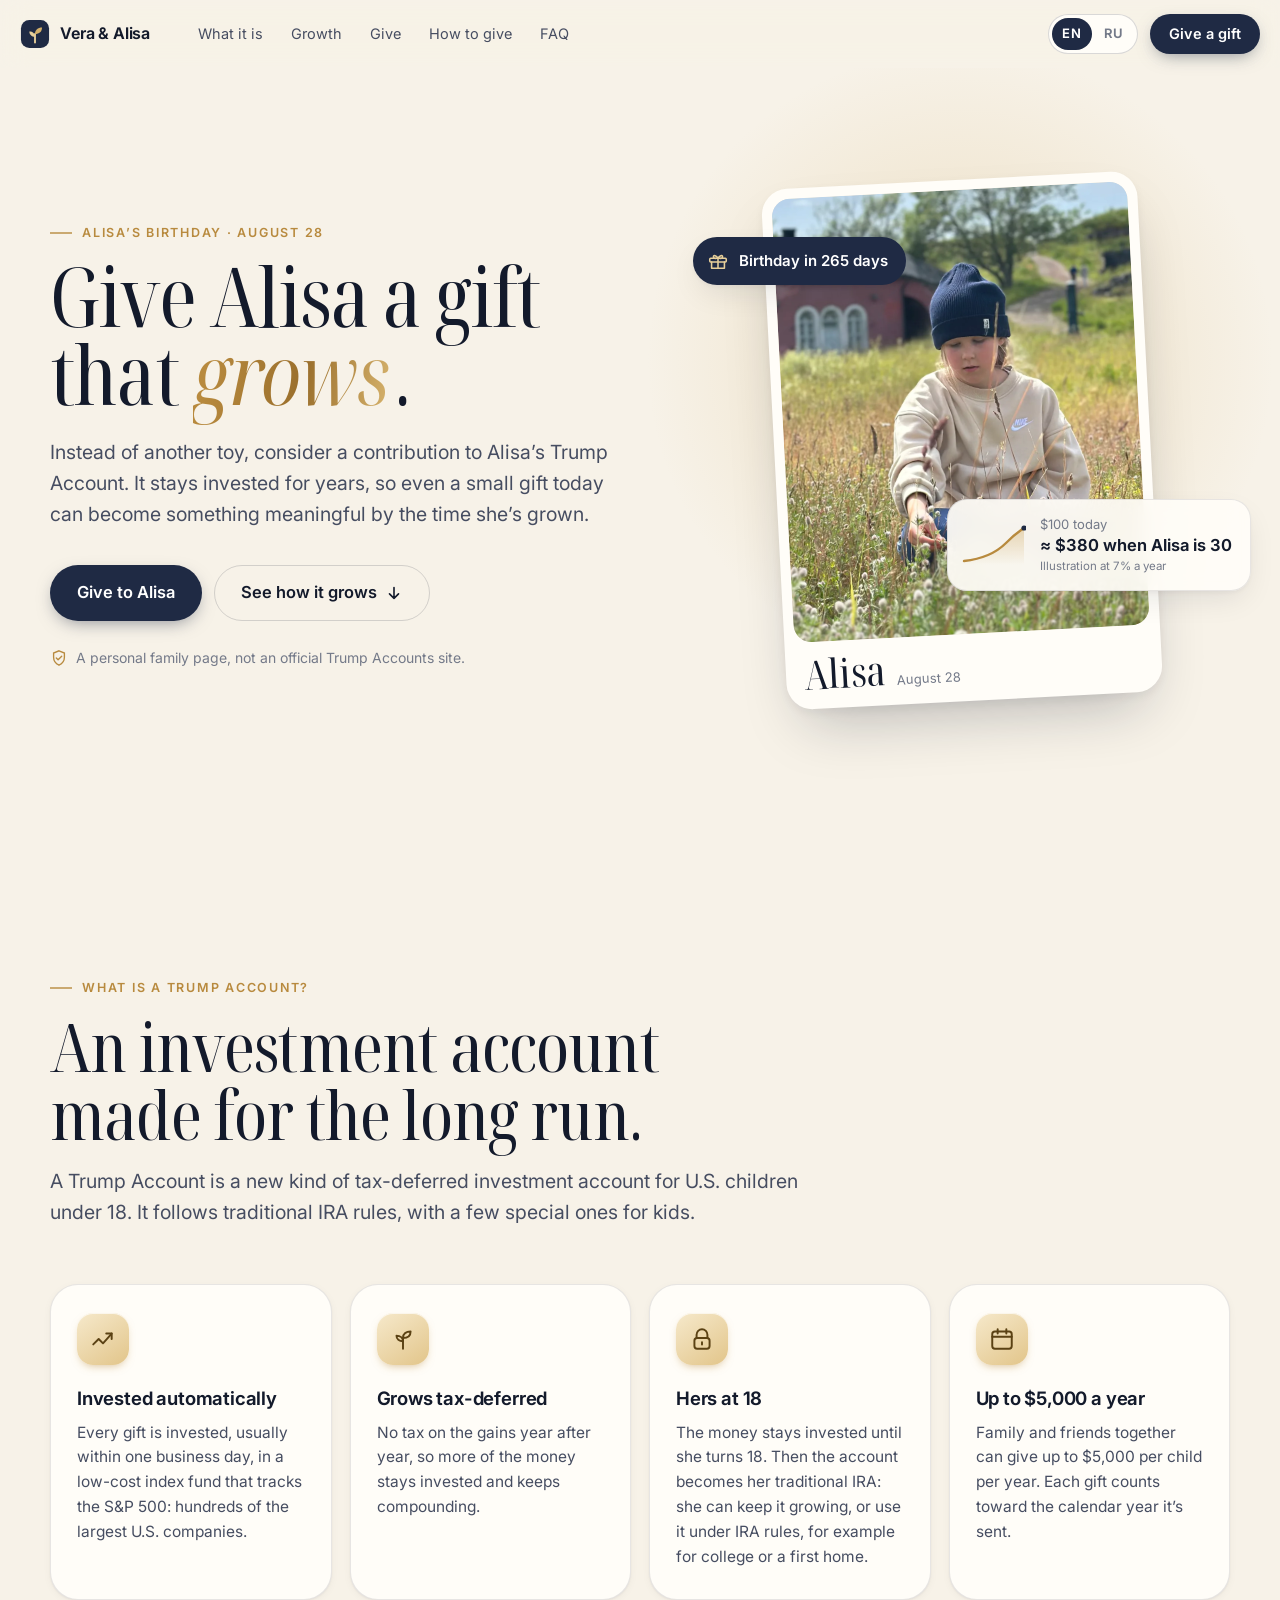
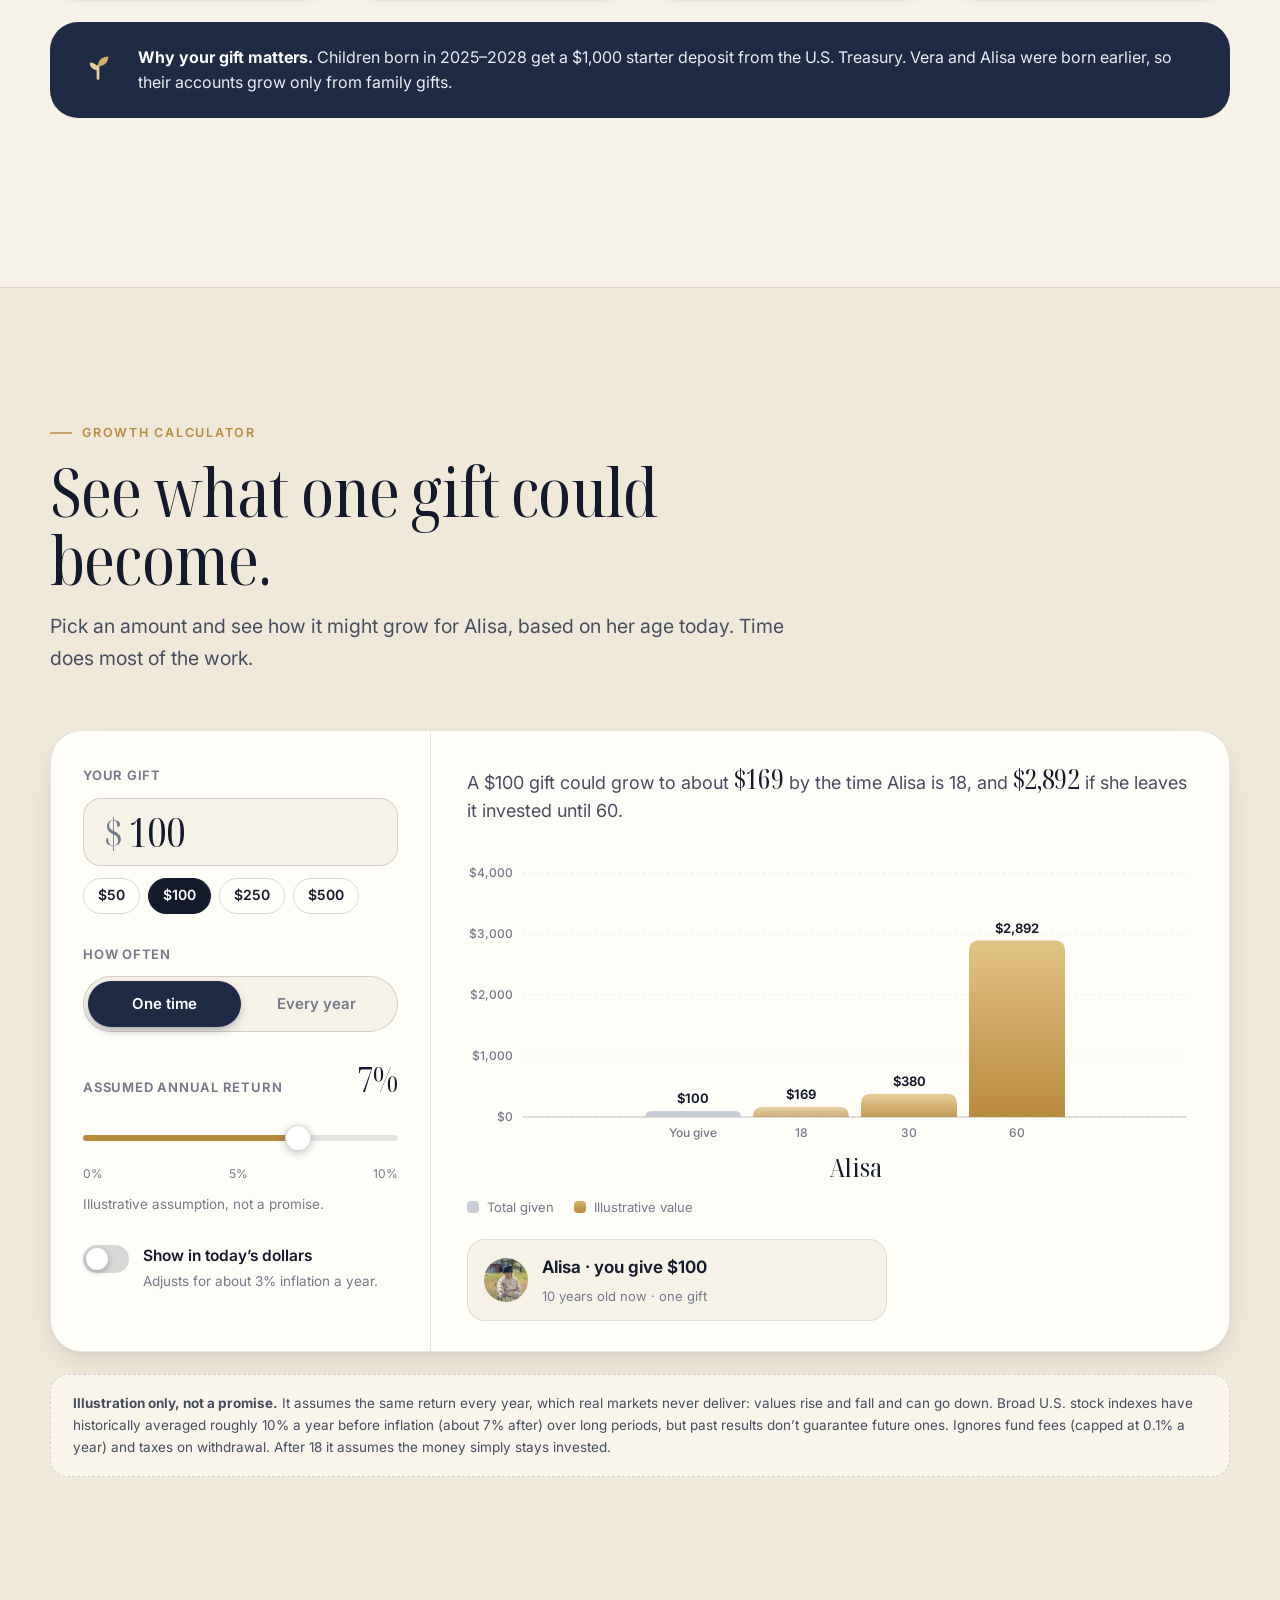
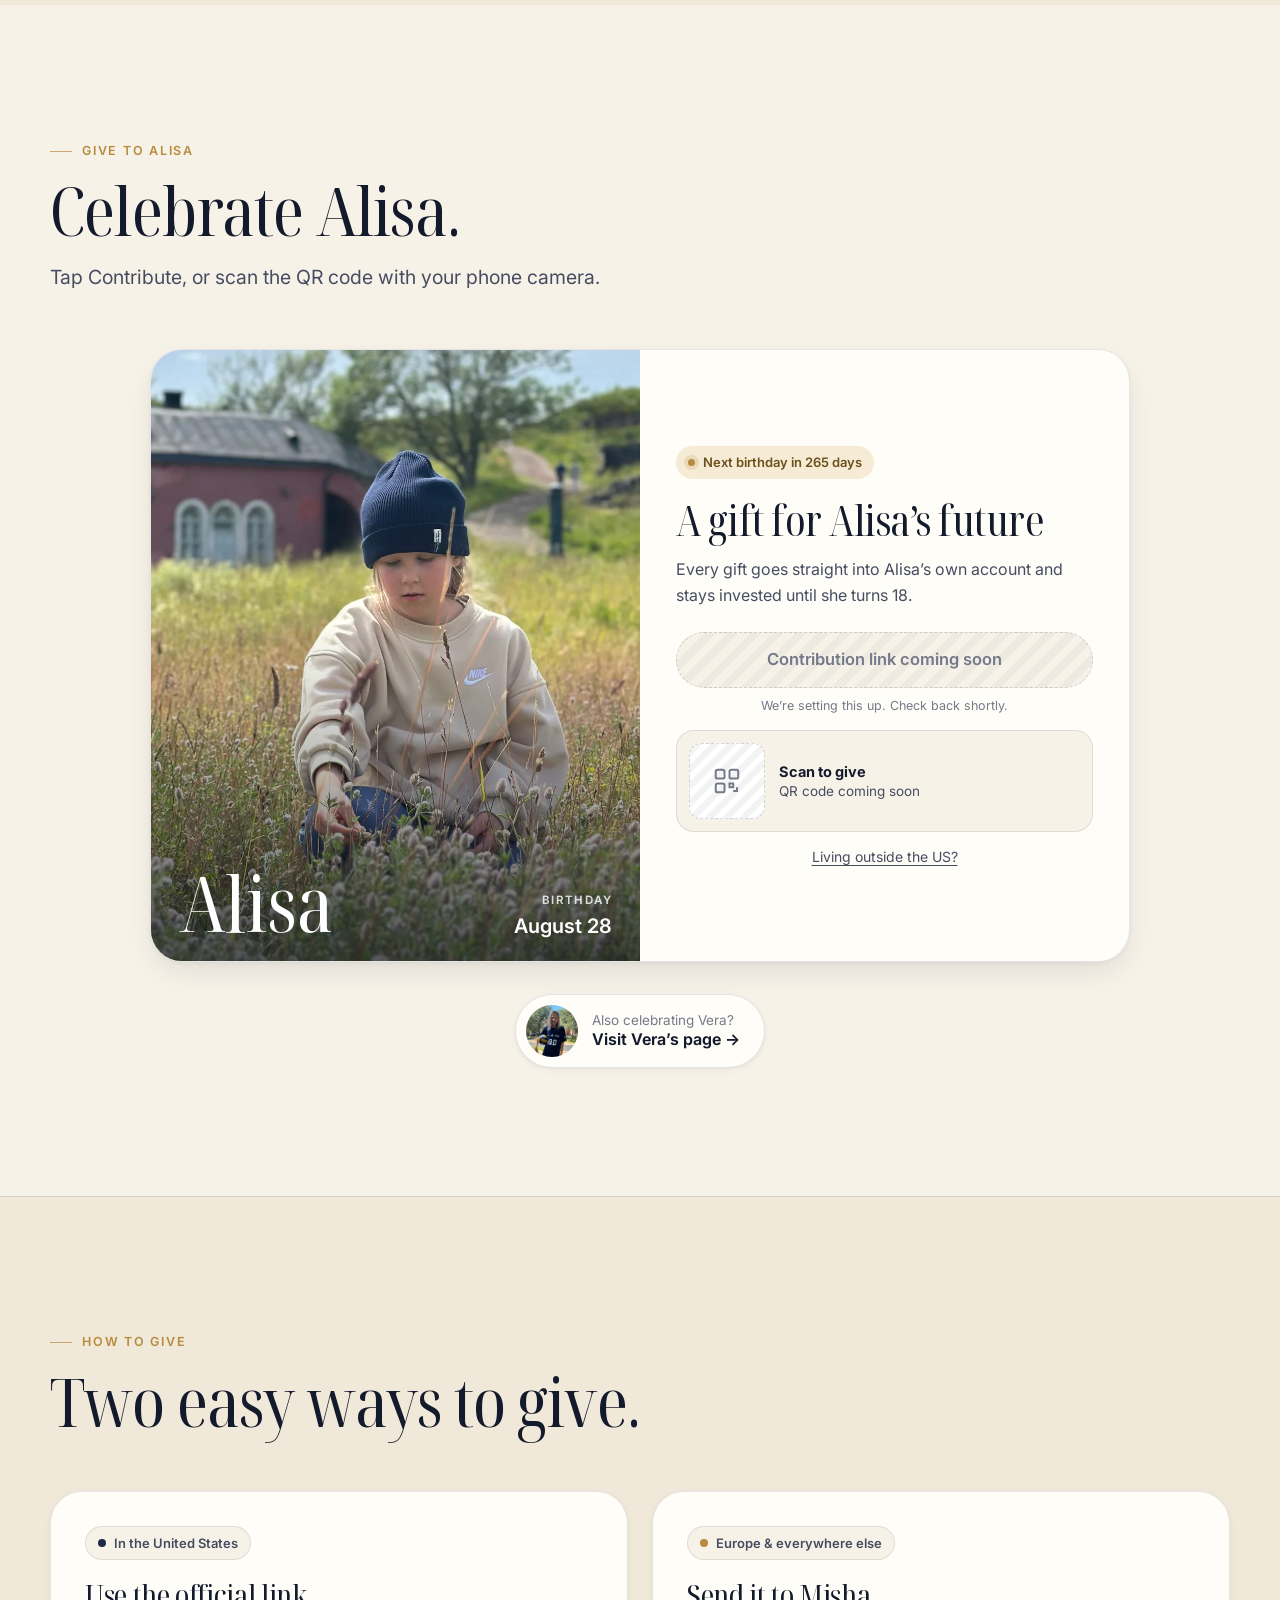
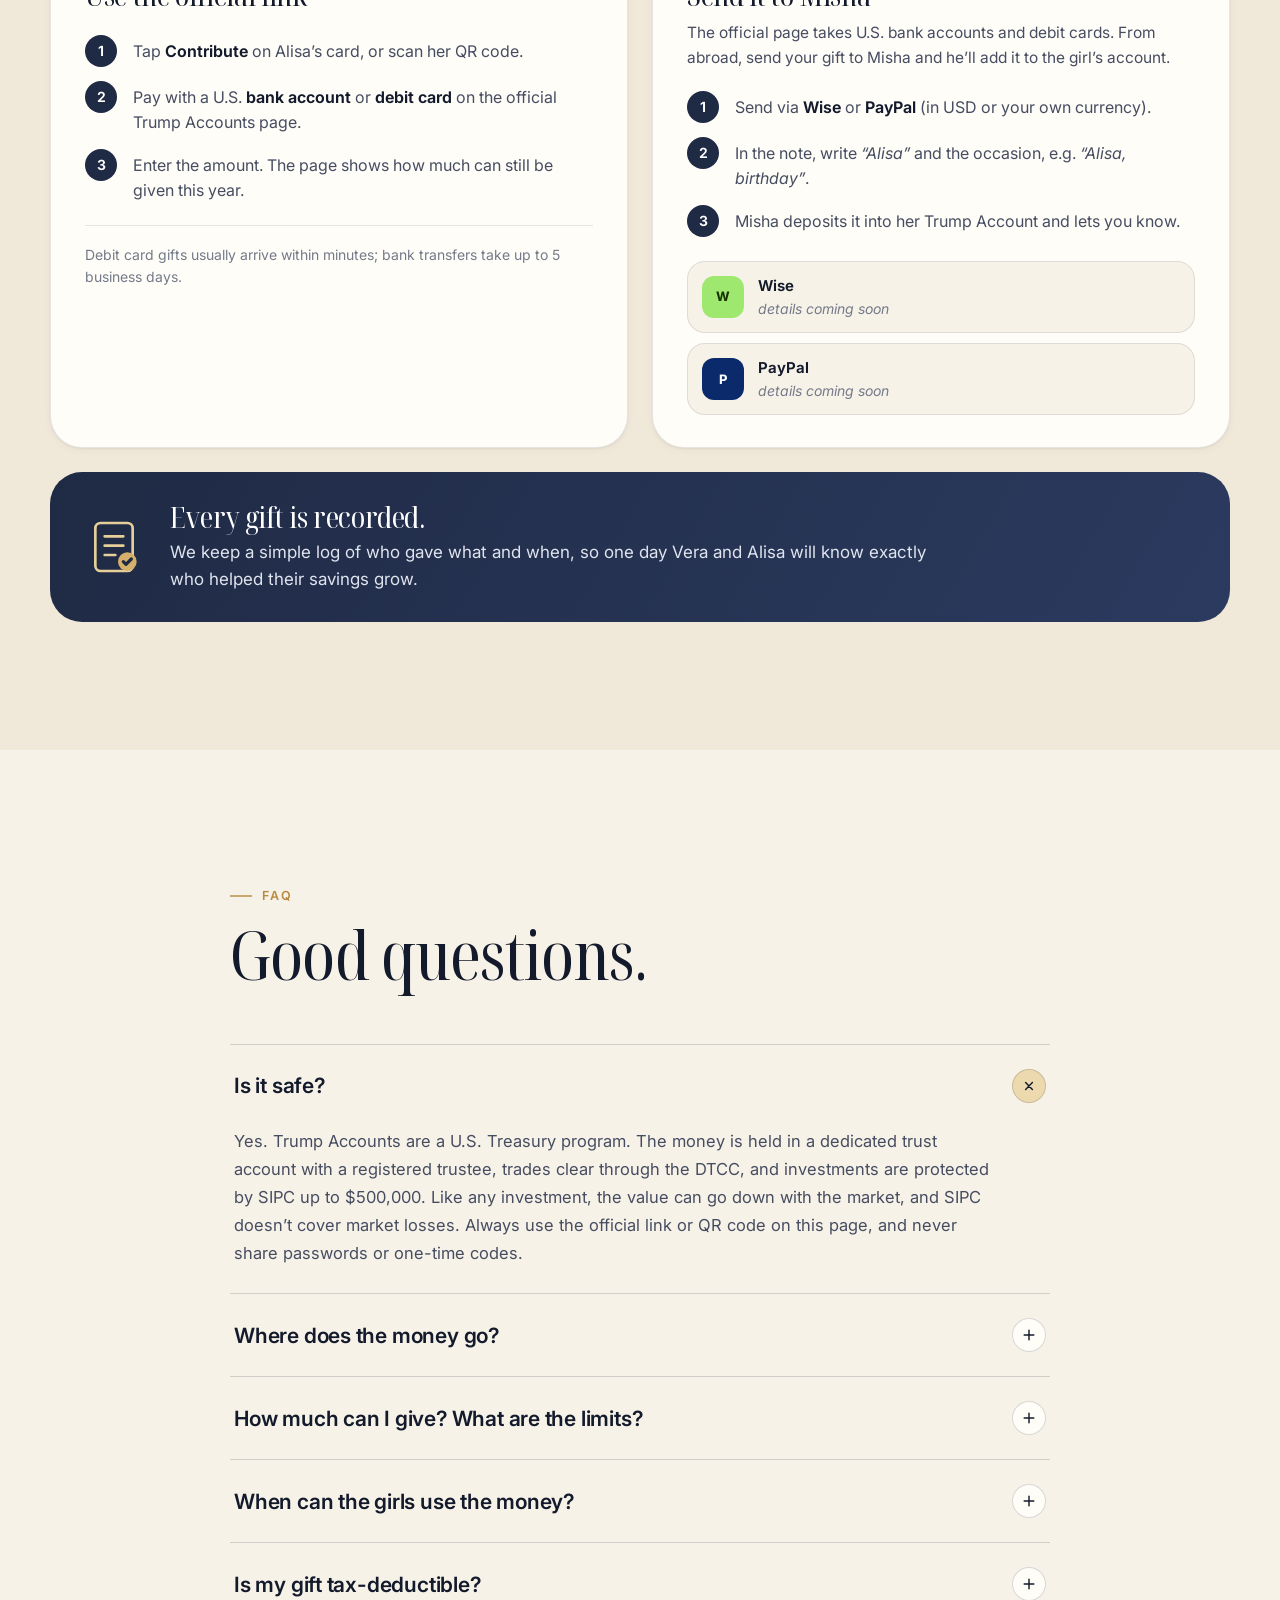
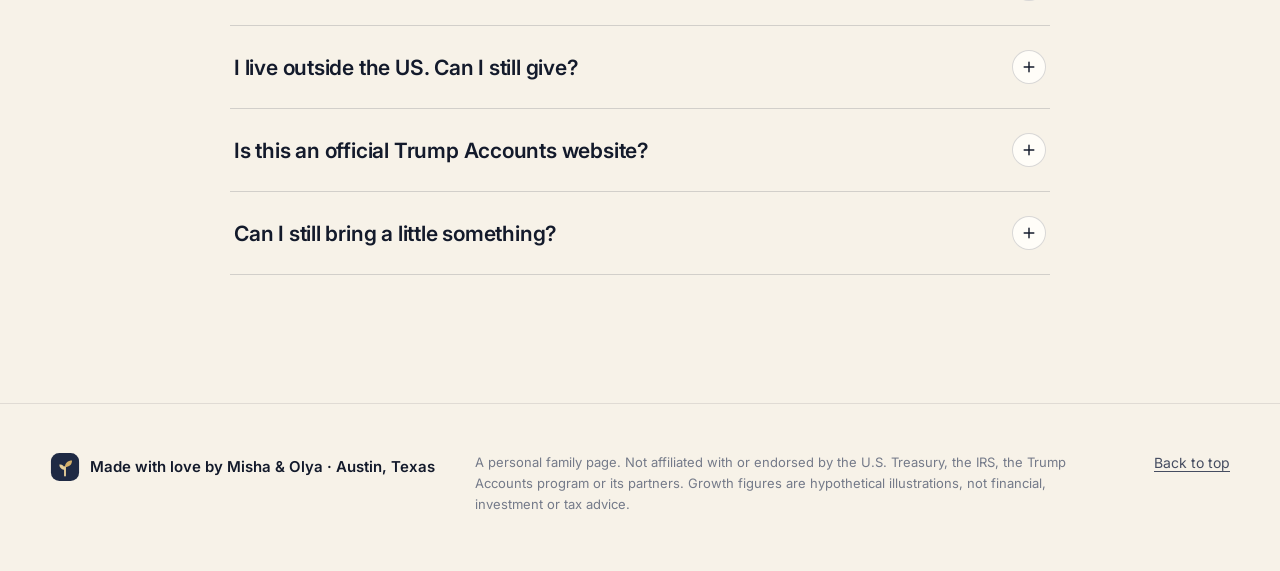
==== alisa/index.html @ e5e98bed "Add per-child landing pages for Vera and Alisa (/vera/, /alisa/) Co-authored-by: Mikhail Chernetsov " ====
<!doctype html>
<html lang="en" data-kid="alisa" data-root="../">
<head>
  <!-- Generated from index.html by tools/build_kid_pages.py. Do not edit by hand. -->
  <meta charset="utf-8" />
  <meta name="viewport" content="width=device-width, initial-scale=1, viewport-fit=cover" />
  <title>Alisa · A gift that grows</title>
  <meta name="description" content="For Alisa’s birthday and holidays: a gift that grows, a contribution to her Trump Account. Подарок, который растёт." />
  <meta name="theme-color" content="#f7f2e8" />
  <meta name="robots" content="noindex" />

  <meta property="og:type" content="website" />
  <meta property="og:title" content="Alisa · A gift that grows" />
  <meta property="og:description" content="For Alisa’s birthday and holidays: a gift that grows, a contribution to her Trump Account. Подарок, который растёт." />
  <meta property="og:image" content="https://chernetsov.github.io/kids-trump-accounts/assets/img/og-alisa.jpg" />
  <meta name="twitter:card" content="summary_large_image" />

  <link rel="icon" href="../assets/img/favicon.svg" type="image/svg+xml" />
  <link rel="preconnect" href="https://fonts.googleapis.com" />
  <link rel="preconnect" href="https://fonts.gstatic.com" crossorigin />
  <link rel="stylesheet" href="https://fonts.googleapis.com/css2?family=Inter:wght@400..700&family=Noto+Serif+Display:ital,wdth,wght@0,62.5..100,300..700;1,62.5..100,300..700&display=swap" />
  <link rel="stylesheet" href="../assets/css/styles.css" />

  <script>
    (function () {
      var saved = null;
      try { saved = localStorage.getItem("lang"); } catch (e) {}
      var nav = (navigator.language || "en").toLowerCase();
      document.documentElement.lang = saved || (nav.indexOf("ru") === 0 ? "ru" : "en");
      document.documentElement.classList.add("js");
    })();
  </script>
  <script src="../assets/js/config.js" defer></script>
  <script src="../assets/js/i18n.js" defer></script>
  <script src="../assets/js/app.js" defer></script>
</head>
<body>
  <a class="skip-link" href="#main" data-i18n="skip">Skip to content</a>

  <header class="nav" id="top">
    <div class="nav__inner">
      <a class="brand" href="../" aria-label="Vera &amp; Alisa">
        <svg class="brand__mark" viewBox="0 0 32 32" aria-hidden="true"><use href="#sprout" /></svg>
        <span data-i18n="brand">Vera &amp; Alisa</span>
      </a>
      <nav class="nav__links" aria-label="Sections">
        <a href="#about" data-i18n="nav.about">What it is</a>
        <a href="#calculator" data-i18n="nav.calc">Growth</a>
        <a href="#kids" data-i18n="nav.kids" data-i18n-kid="kid.nav.kids">The girls</a>
        <a href="#give" data-i18n="nav.give">How to give</a>
        <a href="#faq" data-i18n="nav.faq">FAQ</a>
      </nav>
      <div class="nav__actions">
        <div class="lang" role="group" data-i18n-aria="lang.label" aria-label="Language">
          <button type="button" class="lang__btn" data-lang="en" lang="en">EN</button>
          <button type="button" class="lang__btn" data-lang="ru" lang="ru">RU</button>
        </div>
        <a class="btn btn--primary btn--sm nav__cta" href="#kids" data-i18n="nav.cta">Give a gift</a>
      </div>
    </div>
  </header>

  <main id="main">
    <!-- HERO -->
    <section class="hero">
      <div class="hero__glow" aria-hidden="true"></div>
      <div class="container hero__grid">
        <div class="hero__copy">
          <p class="eyebrow reveal" data-i18n="hero.eyebrow" data-i18n-kid="kid.hero.eyebrow">Birthdays &amp; holidays wish list</p>
          <h1 class="display reveal" data-i18n-html="hero.title" data-i18n-kid="kid.hero.title">Give a gift that <em>grows</em>.</h1>
          <p class="lead reveal" data-i18n="hero.lead" data-i18n-kid="kid.hero.lead"></p>
          <div class="hero__ctas reveal">
            <a class="btn btn--primary btn--lg" id="hero-cta" href="#kids" data-i18n="hero.cta1" data-i18n-kid="kid.hero.cta1">Give to Vera or Alisa</a>
            <a class="btn btn--ghost btn--lg" href="#calculator">
              <span data-i18n="hero.cta2">See how it grows</span>
              <svg viewBox="0 0 20 20" aria-hidden="true"><path d="M10 4v12m0 0l-5-5m5 5l5-5" fill="none" stroke="currentColor" stroke-width="1.8" stroke-linecap="round" stroke-linejoin="round"/></svg>
            </a>
          </div>
          <p class="hero__trust reveal">
            <svg viewBox="0 0 20 20" aria-hidden="true"><path d="M10 2l6 2.5v4.8c0 4-2.6 7.2-6 8.7-3.4-1.5-6-4.7-6-8.7V4.5L10 2z" fill="none" stroke="currentColor" stroke-width="1.5"/><path d="M7 10l2 2 4-4" fill="none" stroke="currentColor" stroke-width="1.5" stroke-linecap="round" stroke-linejoin="round"/></svg>
            <span data-i18n="hero.trust"></span>
          </p>
        </div>
        <div class="hero__art reveal" id="hero-art" aria-hidden="true"></div>
      </div>
    </section>

    <!-- ABOUT -->
    <section class="section" id="about" aria-labelledby="about-title">
      <div class="container">
        <header class="section__head reveal">
          <p class="eyebrow" data-i18n="about.eyebrow"></p>
          <h2 class="h2" id="about-title" data-i18n="about.title"></h2>
          <p class="lead" data-i18n="about.lead"></p>
        </header>
        <div class="features">
          <article class="feature reveal">
            <div class="feature__icon"><svg viewBox="0 0 24 24" aria-hidden="true"><path d="M3 17l5-5 4 4 8-9" /><path d="M15 7h5v5" /></svg></div>
            <h3 data-i18n="about.c1.title"></h3>
            <p data-i18n="about.c1.body"></p>
          </article>
          <article class="feature reveal">
            <div class="feature__icon"><svg viewBox="0 0 24 24" aria-hidden="true"><path d="M12 21V11" /><path d="M12 11c0-4 3-6 7-6 0 4-3 6-7 6z" /><path d="M12 14c0-3-2.5-5-6-5 0 3 2.5 5 6 5z" /></svg></div>
            <h3 data-i18n="about.c2.title"></h3>
            <p data-i18n="about.c2.body"></p>
          </article>
          <article class="feature reveal">
            <div class="feature__icon"><svg viewBox="0 0 24 24" aria-hidden="true"><path d="M7 11V8a5 5 0 0110 0v3" /><rect x="5" y="11" width="14" height="10" rx="2.5" /><path d="M12 15v2" /></svg></div>
            <h3 data-i18n="about.c3.title"></h3>
            <p data-i18n="about.c3.body"></p>
          </article>
          <article class="feature reveal">
            <div class="feature__icon"><svg viewBox="0 0 24 24" aria-hidden="true"><rect x="3" y="5" width="18" height="16" rx="2.5" /><path d="M3 10h18M8 3v4M16 3v4" /></svg></div>
            <h3 data-i18n="about.c4.title"></h3>
            <p data-i18n="about.c4.body"></p>
          </article>
        </div>
        <div class="callout reveal">
          <div class="callout__badge" aria-hidden="true">
            <svg viewBox="0 0 32 32"><use href="#sprout" /></svg>
          </div>
          <p data-i18n-html="about.note"></p>
        </div>
        <p class="sources reveal">
          <span data-i18n="about.sources">Sources:</span>
          <a href="https://trumpaccount.com/us/en/support/articles/overview/" target="_blank" rel="noopener"><span data-i18n="about.src1"></span> ↗</a>
          <a href="https://trumpaccount.com/us/en/support/articles/make-a-contribution/" target="_blank" rel="noopener"><span data-i18n="about.src2"></span> ↗</a>
        </p>
      </div>
    </section>

    <!-- CALCULATOR -->
    <section class="section section--tint" id="calculator" aria-labelledby="calc-title">
      <div class="container">
        <header class="section__head reveal">
          <p class="eyebrow" data-i18n="calc.eyebrow"></p>
          <h2 class="h2" id="calc-title" data-i18n="calc.title"></h2>
          <p class="lead" data-i18n="calc.lead" data-i18n-kid="kid.calc.lead"></p>
        </header>

        <div class="calc reveal">
          <form class="calc__controls" id="calc-form" onsubmit="return false">
            <div class="field">
              <label class="field__label" for="amount" data-i18n="calc.amount">Your gift</label>
              <div class="money-input">
                <span aria-hidden="true">$</span>
                <input id="amount" name="amount" type="number" inputmode="numeric" min="10" max="5000" step="10" value="100" />
              </div>
              <div class="chips" role="group" aria-label="Presets">
                <button type="button" class="chip" data-amount="50">$50</button>
                <button type="button" class="chip" data-amount="100">$100</button>
                <button type="button" class="chip" data-amount="250">$250</button>
                <button type="button" class="chip" data-amount="500">$500</button>
              </div>
            </div>

            <fieldset class="field">
              <legend class="field__label" data-i18n="calc.freq">How often</legend>
              <div class="segmented">
                <input type="radio" id="freq-once" name="freq" value="once" checked />
                <label for="freq-once" data-i18n="calc.once">One time</label>
                <input type="radio" id="freq-yearly" name="freq" value="yearly" />
                <label for="freq-yearly" data-i18n="calc.yearly">Every year</label>
                <span class="segmented__thumb" aria-hidden="true"></span>
              </div>
              <p class="field__hint" id="yearly-hint" data-i18n="calc.yearlyHint" hidden></p>
            </fieldset>

            <div class="field">
              <div class="field__row">
                <label class="field__label" for="rate" data-i18n="calc.rate">Assumed annual return</label>
                <output class="field__value" for="rate" id="rate-out">7%</output>
              </div>
              <input class="range" id="rate" name="rate" type="range" min="0" max="10" step="0.5" value="7" aria-describedby="rate-hint" />
              <div class="range__scale" aria-hidden="true"><span>0%</span><span>5%</span><span>10%</span></div>
              <p class="field__hint" id="rate-hint" data-i18n="calc.rateHint"></p>
            </div>

            <label class="switch">
              <input type="checkbox" id="real" name="real" />
              <span class="switch__track" aria-hidden="true"><span class="switch__dot"></span></span>
              <span>
                <span class="switch__label" data-i18n="calc.real">Show in today’s dollars</span>
                <span class="field__hint" id="real-hint"></span>
              </span>
            </label>
          </form>

          <div class="calc__results">
            <p class="calc__summary" id="calc-summary" aria-live="polite"></p>
            <div class="chart" id="chart" role="img"></div>
            <div class="chart__legend" aria-hidden="true">
              <span><i class="sw sw--given"></i><span data-i18n="calc.legendGiven"></span></span>
              <span><i class="sw sw--value"></i><span data-i18n="calc.legendValue"></span></span>
            </div>
            <div class="kid-stats" id="kid-stats"></div>
          </div>
        </div>
        <p class="disclaimer reveal" data-i18n-html="calc.disclaimer"></p>
      </div>
    </section>

    <!-- KIDS -->
    <section class="section" id="kids" aria-labelledby="kids-title">
      <div class="container">
        <header class="section__head reveal">
          <p class="eyebrow" data-i18n="kids.eyebrow" data-i18n-kid="kid.kids.eyebrow"></p>
          <h2 class="h2" id="kids-title" data-i18n="kids.title" data-i18n-kid="kid.kids.title"></h2>
          <p class="lead" data-i18n="kids.lead" data-i18n-kid="kid.kids.lead"></p>
        </header>
        <div class="kids" id="kids-list"></div>
      </div>
    </section>

    <!-- HOW TO GIVE -->
    <section class="section section--tint" id="give" aria-labelledby="give-title">
      <div class="container">
        <header class="section__head reveal">
          <p class="eyebrow" data-i18n="give.eyebrow"></p>
          <h2 class="h2" id="give-title" data-i18n="give.title"></h2>
        </header>
        <div class="ways">
          <article class="way reveal">
            <p class="tag"><span class="tag__dot tag__dot--us"></span><span data-i18n="give.us.tag"></span></p>
            <h3 class="h3" data-i18n="give.us.title"></h3>
            <ol class="steps">
              <li data-i18n-html="give.us.s1" data-i18n-kid="kid.give.us.s1"></li>
              <li data-i18n-html="give.us.s2"></li>
              <li data-i18n-html="give.us.s3"></li>
            </ol>
            <p class="way__note" data-i18n="give.us.note"></p>
          </article>
          <article class="way reveal">
            <p class="tag"><span class="tag__dot tag__dot--world"></span><span data-i18n="give.ab.tag"></span></p>
            <h3 class="h3" data-i18n="give.ab.title"></h3>
            <p class="way__lead" data-i18n="give.ab.lead"></p>
            <ol class="steps">
              <li data-i18n-html="give.ab.s1"></li>
              <li data-i18n-html="give.ab.s2" data-i18n-kid="kid.give.ab.s2"></li>
              <li data-i18n-html="give.ab.s3"></li>
            </ol>
            <div class="pay" id="pay-methods"></div>
          </article>
        </div>
        <div class="record reveal">
          <svg viewBox="0 0 48 48" aria-hidden="true" class="record__icon"><rect x="10" y="6" width="28" height="36" rx="4"/><path d="M17 16h14M17 23h14M17 30h8"/><circle cx="34" cy="35" r="7" class="record__seal"/><path d="M31 35l2 2 4-4" class="record__check"/></svg>
          <div>
            <h3 class="h3" data-i18n="give.record.title"></h3>
            <p data-i18n="give.record.body"></p>
            <a class="link-arrow" id="contact-link" hidden><span data-i18n="give.contact"></span> →</a>
          </div>
        </div>
      </div>
    </section>

    <!-- FAQ -->
    <section class="section" id="faq" aria-labelledby="faq-title">
      <div class="container container--narrow">
        <header class="section__head reveal">
          <p class="eyebrow" data-i18n="faq.eyebrow"></p>
          <h2 class="h2" id="faq-title" data-i18n="faq.title"></h2>
        </header>
        <div class="faq reveal">
          <details open><summary data-i18n="faq.q1"></summary><div class="faq__a" data-i18n-html="faq.a1"></div></details>
          <details><summary data-i18n="faq.q2"></summary><div class="faq__a" data-i18n-html="faq.a2"></div></details>
          <details><summary data-i18n="faq.q3"></summary><div class="faq__a" data-i18n-html="faq.a3"></div></details>
          <details><summary data-i18n="faq.q4"></summary><div class="faq__a" data-i18n-html="faq.a4"></div></details>
          <details><summary data-i18n="faq.q5"></summary><div class="faq__a" data-i18n-html="faq.a5"></div></details>
          <details><summary data-i18n="faq.q6"></summary><div class="faq__a" data-i18n-html="faq.a6"></div></details>
          <details><summary data-i18n="faq.q7"></summary><div class="faq__a" data-i18n-html="faq.a7"></div></details>
          <details><summary data-i18n="faq.q8"></summary><div class="faq__a" data-i18n-html="faq.a8"></div></details>
        </div>
      </div>
    </section>
  </main>

  <footer class="footer">
    <div class="container footer__inner">
      <div class="footer__brand">
        <svg class="brand__mark" viewBox="0 0 32 32" aria-hidden="true"><use href="#sprout" /></svg>
        <span data-i18n="footer.made"></span>
      </div>
      <p class="footer__legal" data-i18n="footer.legal"></p>
      <a class="footer__top" href="#top" data-i18n="footer.top">Back to top</a>
    </div>
  </footer>

  <svg width="0" height="0" style="position:absolute" aria-hidden="true">
    <symbol id="sprout" viewBox="0 0 32 32">
      <rect x="1" y="1" width="30" height="30" rx="9" fill="#1f2a44" />
      <path d="M16 25v-9" stroke="#e7cf9a" stroke-width="2" stroke-linecap="round" />
      <path d="M16 16c0-4.4 3-7 7.5-7 0 4.4-3 7-7.5 7z" fill="#d4b06a" />
      <path d="M16 19c0-3.4-2.4-5.6-6-5.6 0 3.4 2.4 5.6 6 5.6z" fill="#e7cf9a" />
    </symbol>
  </svg>

  <noscript>
    <style>.reveal{opacity:1!important;transform:none!important}</style>
  </noscript>
</body>
</html>
---- assets/css/styles.css ----
/* ───────────────────────── Tokens ───────────────────────── */
:root {
  --bg: #f7f2e8;
  --bg-tint: #f0e8d8;
  --surface: #fffdf8;
  --ink: #131a2b;
  --ink-2: #464d61;
  --muted: #747a89;
  --navy: #1f2a44;
  --navy-2: #2d3b5e;
  --gold: #b88a3e;
  --gold-2: #d4b06a;
  --gold-3: #ecd9ae;
  --line: rgba(19, 26, 43, 0.1);
  --line-2: rgba(19, 26, 43, 0.16);
  --ok: #2f7a55;

  --serif: "Noto Serif Display", "Iowan Old Style", "Times New Roman", serif;
  --sans: "Inter", ui-sans-serif, system-ui, -apple-system, "Segoe UI", Roboto, sans-serif;

  --radius: 28px;
  --radius-sm: 16px;
  --shadow-sm: 0 1px 2px rgba(19, 26, 43, 0.05), 0 2px 8px rgba(19, 26, 43, 0.04);
  --shadow: 0 2px 4px rgba(19, 26, 43, 0.04), 0 12px 32px -8px rgba(19, 26, 43, 0.12);
  --shadow-lg: 0 4px 10px rgba(19, 26, 43, 0.05), 0 30px 60px -20px rgba(19, 26, 43, 0.28);
  --ease: cubic-bezier(0.22, 1, 0.36, 1);
  --nav-h: 68px;
}

/* ───────────────────────── Base ───────────────────────── */
*,
*::before,
*::after { box-sizing: border-box; }

html {
  scroll-behavior: smooth;
  scroll-padding-top: calc(var(--nav-h) + 12px);
  -webkit-text-size-adjust: 100%;
}
body {
  margin: 0;
  background: var(--bg);
  color: var(--ink);
  font: 400 17px/1.6 var(--sans);
  -webkit-font-smoothing: antialiased;
  text-rendering: optimizeLegibility;
  overflow-x: hidden;
}
img { max-width: 100%; display: block; }
[hidden] { display: none !important; }
a { color: inherit; }
button, input { font: inherit; color: inherit; }
:focus-visible { outline: 2.5px solid var(--gold); outline-offset: 3px; border-radius: 8px; }
::selection { background: var(--gold-3); }

.skip-link {
  position: absolute; left: 12px; top: -60px; z-index: 100;
  background: var(--navy); color: #fff; padding: 10px 16px; border-radius: 999px; text-decoration: none;
  transition: top 0.2s;
}
.skip-link:focus { top: 12px; }

.container { width: min(1180px, 100% - 48px); margin-inline: auto; }
.container--narrow { width: min(820px, 100% - 48px); }

.eyebrow {
  display: inline-flex; align-items: center; gap: 10px;
  margin: 0 0 18px;
  font: 600 12.5px/1 var(--sans); letter-spacing: 0.14em; text-transform: uppercase;
  color: var(--gold);
}
.eyebrow::before { content: ""; width: 22px; height: 1.5px; background: currentColor; opacity: 0.7; }

.display, .h2, .h3, .calc__summary strong {
  font-family: var(--serif);
  font-stretch: 72%;
  font-weight: 400;
  letter-spacing: -0.012em;
}
.display {
  margin: 0 0 24px;
  font-size: clamp(54px, 8.6vw, 112px);
  line-height: 0.95;
}
.display em, .h2 em {
  font-style: italic;
  background: linear-gradient(100deg, var(--gold) 10%, #9a6f2c 55%, var(--gold-2) 95%);
  -webkit-background-clip: text; background-clip: text; color: transparent;
  padding-right: 0.06em;
}
.h2 {
  margin: 0 0 18px;
  font-size: clamp(40px, 5.6vw, 68px);
  line-height: 1;
}
html[lang="ru"] .display { font-size: clamp(50px, 7vw, 92px); }
.h3 { margin: 0 0 10px; font-size: 30px; line-height: 1.1; }
.lead { margin: 0; font-size: clamp(17px, 1.6vw, 19.5px); line-height: 1.6; color: var(--ink-2); max-width: 40em; }

/* ───────────────────────── Buttons ───────────────────────── */
.btn {
  --h: 48px;
  display: inline-flex; align-items: center; justify-content: center; gap: 8px;
  min-height: var(--h); padding: 0 24px;
  border-radius: 999px; border: 1px solid transparent;
  font: 600 15.5px/1.2 var(--sans); text-decoration: none; text-align: center;
  cursor: pointer;
  transition: transform 0.25s var(--ease), background-color 0.2s, box-shadow 0.25s var(--ease), border-color 0.2s;
}
.btn svg { width: 18px; height: 18px; }
.btn--sm { --h: 40px; padding: 0 18px; font-size: 14.5px; }
.btn--lg { --h: 56px; padding: 0 26px; font-size: 16.5px; }
.btn--primary { background: var(--navy); color: #fff; box-shadow: 0 6px 18px -6px rgba(31, 42, 68, 0.55); }
.btn--primary:hover { background: var(--navy-2); transform: translateY(-1px); box-shadow: 0 10px 24px -8px rgba(31, 42, 68, 0.6); }
.btn--ghost { background: transparent; border-color: var(--line-2); color: var(--ink); }
.btn--ghost:hover { background: var(--surface); border-color: var(--ink); }
.btn--gold { background: linear-gradient(180deg, #d9b56f, #b88a3e); color: #1b1407; box-shadow: 0 8px 20px -8px rgba(184, 138, 62, 0.8); }
.btn--gold:hover { transform: translateY(-1px); filter: brightness(1.04); }
.btn[aria-disabled="true"] {
  background: repeating-linear-gradient(-45deg, rgba(19,26,43,0.04) 0 8px, transparent 8px 16px), var(--bg);
  color: var(--muted); border: 1.5px dashed var(--line-2); box-shadow: none; cursor: not-allowed; transform: none;
}

/* ───────────────────────── Nav ───────────────────────── */
.nav {
  position: sticky; top: 0; z-index: 50;
  height: var(--nav-h);
  background: color-mix(in srgb, var(--bg) 78%, transparent);
  backdrop-filter: saturate(1.4) blur(14px);
  -webkit-backdrop-filter: saturate(1.4) blur(14px);
  border-bottom: 1px solid transparent;
  transition: border-color 0.3s, background-color 0.3s;
}
.nav.is-scrolled { border-bottom-color: var(--line); }
.nav__inner {
  height: 100%; width: min(1240px, 100% - 40px); margin-inline: auto;
  display: flex; align-items: center; gap: 28px;
}
.brand { display: inline-flex; align-items: center; gap: 10px; text-decoration: none; font-weight: 650; font-size: 16px; letter-spacing: -0.01em; white-space: nowrap; }
.brand__mark { width: 30px; height: 30px; flex: none; }
.nav__links { display: flex; gap: 4px; margin-left: 8px; }
.nav__links a {
  padding: 8px 12px; border-radius: 999px; text-decoration: none; font-size: 14.5px; color: var(--ink-2);
  transition: background-color 0.2s, color 0.2s;
}
.nav__links a:hover { background: rgba(19, 26, 43, 0.06); color: var(--ink); }
.nav__actions { margin-left: auto; display: flex; align-items: center; gap: 12px; }

.lang {
  display: inline-flex; padding: 3px; gap: 2px;
  border: 1px solid var(--line-2); border-radius: 999px; background: var(--surface);
}
.lang__btn {
  min-width: 40px; height: 32px; padding: 0 10px; border: 0; border-radius: 999px; background: transparent;
  font-size: 13px; font-weight: 650; letter-spacing: 0.04em; color: var(--muted); cursor: pointer;
  transition: background-color 0.2s, color 0.2s;
}
.lang__btn[aria-pressed="true"] { background: var(--navy); color: #fff; }
.lang__btn:not([aria-pressed="true"]):hover { color: var(--ink); }

/* ───────────────────────── Hero ───────────────────────── */
.hero { position: relative; padding: clamp(40px, 7vw, 96px) 0 clamp(64px, 9vw, 120px); overflow: hidden; }
.hero__glow {
  position: absolute; inset: -20% -10% auto auto; width: 70vw; height: 70vw; max-width: 900px; max-height: 900px;
  background: radial-gradient(closest-side, rgba(212, 176, 106, 0.32), rgba(212, 176, 106, 0) 70%);
  pointer-events: none;
}
.hero__grid { position: relative; display: grid; grid-template-columns: 1.08fr 1fr; gap: clamp(32px, 5vw, 72px); align-items: center; }
.hero__copy .lead { margin-bottom: 34px; }
.hero__ctas { display: flex; flex-wrap: wrap; gap: 12px; }
.hero__trust {
  display: flex; align-items: center; gap: 8px; margin: 26px 0 0;
  font-size: 14px; color: var(--muted);
}
.hero__trust svg { width: 18px; height: 18px; flex: none; color: var(--gold); }

.hero__art { position: relative; aspect-ratio: 1 / 1.06; max-width: 560px; justify-self: center; width: 100%; }
.polaroid {
  position: absolute; width: 53%; margin: 0;
  background: var(--surface); padding: 10px 10px 0; border-radius: 26px;
  box-shadow: var(--shadow-lg);
  transition: transform 0.8s var(--ease);
}
.polaroid__img { aspect-ratio: 4 / 5; border-radius: 18px; overflow: hidden; background: var(--bg-tint); }
.polaroid__img img, .polaroid__img .ph { width: 100%; height: 100%; object-fit: cover; }
.polaroid__cap { display: flex; align-items: baseline; gap: 10px; padding: 12px 8px 14px; white-space: nowrap; }
.polaroid__name { font-family: var(--serif); font-stretch: 72%; font-size: 30px; line-height: 1; }
.polaroid__date { font-size: 13px; color: var(--muted); }
.polaroid--a { left: 1%; top: 6%; transform: rotate(-5deg); z-index: 1; }
.polaroid--b { right: 1%; top: 21%; transform: rotate(4deg); z-index: 2; }
.hero__art:hover .polaroid--a { transform: rotate(-7deg) translateX(-8px); }
.hero__art:hover .polaroid--b { transform: rotate(6deg) translateX(8px); }

.growth-chip {
  position: absolute; z-index: 3; right: -4%; top: 0;
  display: flex; align-items: center; gap: 14px;
  padding: 14px 18px 14px 14px; border-radius: 20px;
  background: rgba(255, 253, 248, 0.92); backdrop-filter: blur(10px); -webkit-backdrop-filter: blur(10px);
  border: 1px solid var(--line); box-shadow: var(--shadow);
  animation: float 6s ease-in-out infinite;
}
.growth-chip__spark { width: 64px; height: 40px; flex: none; }
.growth-chip__today { font-size: 13px; color: var(--muted); }
.growth-chip__later { font-weight: 650; font-size: 16.5px; line-height: 1.25; }
.growth-chip__note { font-size: 11.5px; color: var(--muted); margin-top: 2px; }
@keyframes float { 50% { transform: translateY(-8px); } }

/* ───────────────────────── Sections ───────────────────────── */
.section { padding: clamp(72px, 10vw, 128px) 0; position: relative; }
.section--tint { background: var(--bg-tint); }
.section--tint::before {
  content: ""; position: absolute; inset: 0 0 auto; height: 1px; background: var(--line);
}
.section__head { margin-bottom: clamp(36px, 5vw, 56px); max-width: 760px; }

/* About */
.features { display: grid; grid-template-columns: repeat(4, 1fr); gap: 18px; }
.feature {
  background: var(--surface); border: 1px solid var(--line); border-radius: var(--radius);
  padding: 28px 26px 30px; box-shadow: var(--shadow-sm);
  transition: transform 0.4s var(--ease), box-shadow 0.4s var(--ease);
}
.feature:hover { transform: translateY(-4px); box-shadow: var(--shadow); }
.feature h3 { margin: 22px 0 10px; font-size: 18.5px; line-height: 1.25; font-weight: 650; letter-spacing: -0.01em; }
.feature p { margin: 0; color: var(--ink-2); font-size: 15.5px; line-height: 1.6; }
.feature__icon {
  width: 52px; height: 52px; border-radius: 16px; display: grid; place-items: center;
  background: linear-gradient(145deg, #f6e9cb, #e2c58a); box-shadow: inset 0 1px 0 rgba(255,255,255,0.7), 0 4px 10px -4px rgba(184,138,62,0.6);
}
.feature__icon svg { width: 26px; height: 26px; fill: none; stroke: #5b4214; stroke-width: 1.8; stroke-linecap: round; stroke-linejoin: round; }

.callout {
  margin-top: 22px; display: flex; gap: 18px; align-items: center;
  padding: 22px 26px; border-radius: var(--radius);
  background: var(--navy); color: #e9ecf3;
}
.callout p { margin: 0; font-size: 16px; line-height: 1.6; }
.callout strong { color: #fff; }
.callout__badge svg { width: 44px; height: 44px; }
.sources { margin: 18px 4px 0; font-size: 14px; color: var(--muted); display: flex; gap: 6px 18px; flex-wrap: wrap; }
.sources a { color: var(--ink-2); text-underline-offset: 3px; text-decoration-color: var(--line-2); }
.sources a:hover { color: var(--ink); text-decoration-color: currentColor; }

/* ───────────────────────── Calculator ───────────────────────── */
.calc {
  display: grid; grid-template-columns: minmax(300px, 380px) 1fr;
  background: var(--surface); border: 1px solid var(--line); border-radius: 32px; box-shadow: var(--shadow);
  overflow: hidden;
}
.calc__controls { padding: 34px 32px; border-right: 1px solid var(--line); display: grid; gap: 30px; align-content: start; }
.calc__results { padding: 34px 36px 30px; min-width: 0; }

.field { border: 0; padding: 0; margin: 0; min-width: 0; }
.field__label { display: block; font-size: 13px; font-weight: 650; letter-spacing: 0.06em; text-transform: uppercase; color: var(--muted); margin-bottom: 12px; padding: 0; }
.field__row { display: flex; justify-content: space-between; align-items: baseline; }
.field__value { font-family: var(--serif); font-stretch: 72%; font-size: 34px; line-height: 1; }
.field__hint { display: block; margin: 10px 0 0; font-size: 13.5px; line-height: 1.5; color: var(--muted); }

.money-input {
  display: flex; align-items: center; gap: 4px;
  height: 68px; padding: 0 20px; border-radius: 18px;
  border: 1.5px solid var(--line-2); background: var(--bg);
  font-family: var(--serif); font-stretch: 72%; font-size: 40px;
  transition: border-color 0.2s, box-shadow 0.2s;
}
.money-input:focus-within { border-color: var(--navy); box-shadow: 0 0 0 4px rgba(31, 42, 68, 0.1); }
.money-input span { color: var(--muted); }
.money-input input {
  width: 100%; border: 0; outline: 0; background: transparent;
  font: inherit; font-stretch: 72%; -moz-appearance: textfield; appearance: textfield;
}
.money-input input::-webkit-outer-spin-button, .money-input input::-webkit-inner-spin-button { -webkit-appearance: none; margin: 0; }
.chips { display: flex; gap: 8px; margin-top: 12px; flex-wrap: wrap; }
.chip {
  height: 36px; padding: 0 14px; border-radius: 999px; border: 1px solid var(--line-2); background: transparent;
  font-size: 14px; font-weight: 600; cursor: pointer; transition: all 0.2s;
}
.chip:hover { border-color: var(--ink); }
.chip[aria-pressed="true"] { background: var(--ink); border-color: var(--ink); color: #fff; }

.segmented {
  position: relative; display: grid; grid-template-columns: 1fr 1fr;
  padding: 4px; border-radius: 999px; background: var(--bg); border: 1px solid var(--line-2);
}
.segmented input { position: absolute; opacity: 0; pointer-events: none; }
.segmented label {
  position: relative; z-index: 1; text-align: center; padding: 11px 8px; border-radius: 999px;
  font-size: 15px; font-weight: 600; color: var(--muted); cursor: pointer; transition: color 0.25s;
}
.segmented input:checked + label { color: #fff; }
.segmented input:focus-visible + label { outline: 2.5px solid var(--gold); outline-offset: 2px; }
.segmented__thumb {
  position: absolute; top: 4px; bottom: 4px; left: 4px; width: calc(50% - 4px);
  border-radius: 999px; background: var(--navy); box-shadow: 0 4px 12px -4px rgba(31, 42, 68, 0.6);
  transition: transform 0.4s var(--ease);
}
#freq-yearly:checked ~ .segmented__thumb { transform: translateX(100%); }

.range {
  --p: 70%;
  -webkit-appearance: none; appearance: none; width: 100%; height: 28px; margin: 14px 0 0; background: transparent; cursor: pointer;
}
.range::-webkit-slider-runnable-track {
  height: 6px; border-radius: 999px;
  background: linear-gradient(90deg, var(--gold) var(--p), rgba(19, 26, 43, 0.12) var(--p));
}
.range::-moz-range-track { height: 6px; border-radius: 999px; background: rgba(19, 26, 43, 0.12); }
.range::-moz-range-progress { height: 6px; border-radius: 999px; background: var(--gold); }
.range::-webkit-slider-thumb {
  -webkit-appearance: none; width: 26px; height: 26px; margin-top: -10px; border-radius: 50%;
  background: #fff; border: 1px solid var(--line-2); box-shadow: 0 2px 8px rgba(19, 26, 43, 0.25);
  transition: transform 0.2s var(--ease);
}
.range:active::-webkit-slider-thumb { transform: scale(1.12); }
.range::-moz-range-thumb { width: 24px; height: 24px; border-radius: 50%; background: #fff; border: 1px solid var(--line-2); box-shadow: 0 2px 8px rgba(19, 26, 43, 0.25); }
.range:focus-visible { outline: none; }
.range:focus-visible::-webkit-slider-thumb { outline: 2.5px solid var(--gold); outline-offset: 2px; }
.range__scale { display: flex; justify-content: space-between; font-size: 12px; color: var(--muted); margin-top: 4px; }

.switch { display: flex; gap: 14px; align-items: flex-start; cursor: pointer; }
.switch input { position: absolute; opacity: 0; }
.switch__track {
  position: relative; flex: none; width: 46px; height: 28px; border-radius: 999px; background: rgba(19, 26, 43, 0.16);
  transition: background-color 0.25s; margin-top: 1px;
}
.switch__dot {
  position: absolute; top: 3px; left: 3px; width: 22px; height: 22px; border-radius: 50%; background: #fff;
  box-shadow: 0 2px 6px rgba(19, 26, 43, 0.3); transition: transform 0.3s var(--ease);
}
.switch input:checked + .switch__track { background: var(--navy); }
.switch input:checked + .switch__track .switch__dot { transform: translateX(18px); }
.switch input:focus-visible + .switch__track { outline: 2.5px solid var(--gold); outline-offset: 2px; }
.switch__label { display: block; font-weight: 600; font-size: 15.5px; }
.switch .field__hint { margin-top: 2px; }

.calc__summary { margin: 0 0 22px; font-size: 18px; line-height: 1.55; color: var(--ink-2); max-width: 40em; min-height: 3.1em; }
.calc__summary strong { font-size: 1.5em; color: var(--ink); line-height: 1; white-space: nowrap; }

.chart { width: 100%; }
.chart svg { display: block; width: 100%; height: auto; overflow: visible; }
.chart .grid line { stroke: var(--line); stroke-dasharray: 2 4; }
.chart .grid text, .chart .axis text { font: 500 12px var(--sans); fill: var(--muted); }
.chart .group-label { font: 400 26px var(--serif); font-stretch: 72%; fill: var(--ink); }
.chart .bar-value { font: 650 13px var(--sans); fill: var(--ink); }
.chart .bar { transform-box: fill-box; transform-origin: bottom; transition: transform 0.9s var(--ease); }
.chart.is-hidden .bar { transform: scaleY(0); }
.chart .bar-value { transition: opacity 0.5s 0.4s; }
.chart.is-hidden .bar-value { opacity: 0; }
.chart__legend { display: flex; gap: 20px; margin: 10px 0 0; font-size: 13px; color: var(--muted); }
.chart__legend > span { display: inline-flex; align-items: center; gap: 8px; }
.sw { width: 12px; height: 12px; border-radius: 4px; display: inline-block; }
.sw--given { background: #c9cdd8; }
.sw--value { background: linear-gradient(180deg, var(--gold-2), var(--gold)); }

.kid-stats { display: grid; grid-template-columns: 1fr 1fr; gap: 14px; margin-top: 22px; }
.kid-stats--single { grid-template-columns: minmax(0, 420px); }
.kid-stat {
  display: grid; grid-template-columns: auto 1fr; gap: 4px 14px; align-items: center;
  padding: 14px 16px; border-radius: 18px; background: var(--bg); border: 1px solid var(--line);
}
.kid-stat__avatar { grid-row: span 2; width: 44px; height: 44px; border-radius: 50%; overflow: hidden; background: var(--bg-tint); }
.kid-stat__avatar img { width: 100%; height: 100%; object-fit: cover; }
.kid-stat__name { font-weight: 650; }
.kid-stat__meta { font-size: 13px; color: var(--muted); }

.disclaimer {
  margin: 22px auto 0; padding: 18px 22px; border-radius: 18px;
  font-size: 13.5px; line-height: 1.6; color: var(--ink-2);
  background: rgba(255, 253, 248, 0.6); border: 1px dashed var(--line-2);
}

/* ───────────────────────── Kids ───────────────────────── */
.kids { display: grid; grid-template-columns: 1fr 1fr; gap: 24px; }
.kid {
  display: flex; flex-direction: column; overflow: hidden; min-width: 0;
  background: var(--surface); border: 1px solid var(--line); border-radius: 32px; box-shadow: var(--shadow);
  transition: transform 0.5s var(--ease), box-shadow 0.5s var(--ease);
}
.kid:hover { transform: translateY(-4px); box-shadow: var(--shadow-lg); }
.kid__photo { position: relative; aspect-ratio: 1 / 1; background: var(--bg-tint); overflow: hidden; }
.kid__photo picture { display: contents; }
.kid__photo img, .kid__photo .ph { position: absolute; inset: 0; width: 100%; height: 100%; object-fit: cover; transition: transform 1.2s var(--ease); }
.kid:hover .kid__photo img { transform: scale(1.035); }
.kid__photo::after {
  content: ""; position: absolute; inset: 45% 0 0; pointer-events: none;
  background: linear-gradient(180deg, rgba(10, 14, 26, 0), rgba(10, 14, 26, 0.68));
}
.kid__overlay {
  position: absolute; z-index: 1; left: 0; right: 0; bottom: 0; padding: 0 28px 24px;
  display: flex; align-items: flex-end; justify-content: space-between; gap: 16px; color: #fff;
}
.kid__name { margin: 0; font-family: var(--serif); font-stretch: 72%; font-weight: 400; font-size: clamp(56px, 6vw, 80px); line-height: 0.9; text-shadow: 0 2px 20px rgba(0, 0, 0, 0.25); }
.kid__bday { display: flex; flex-direction: column; align-items: flex-end; gap: 6px; text-align: right; }
.kid__bday-label { font-size: 11.5px; font-weight: 650; letter-spacing: 0.12em; text-transform: uppercase; opacity: 0.8; }
.kid__bday-date { font-size: 20px; font-weight: 600; line-height: 1.1; }
.kid__body { padding: 22px 24px 24px; display: flex; flex-direction: column; gap: 14px; flex: 1; }
.kid__countdown {
  align-self: flex-start; display: inline-flex; align-items: center; gap: 8px;
  padding: 6px 12px; border-radius: 999px; background: #f6ecd6; color: #6d4f1b; font-size: 13px; font-weight: 600;
}
.kid__countdown::before { content: ""; width: 7px; height: 7px; border-radius: 50%; background: var(--gold); box-shadow: 0 0 0 4px rgba(184, 138, 62, 0.2); }
.kid__actions { margin-top: auto; display: grid; gap: 14px; }
.kid__actions .btn { width: 100%; }
.kid__note { margin: -6px 0 0; font-size: 12.5px; color: var(--muted); text-align: center; }
.qr {
  display: flex; align-items: center; gap: 14px; padding: 12px; border-radius: 18px; background: var(--bg); border: 1px solid var(--line);
}
.qr__box { width: 76px; height: 76px; flex: none; border-radius: 12px; background: #fff; display: grid; place-items: center; overflow: hidden; }
.qr__box img { width: 100%; height: 100%; object-fit: contain; image-rendering: pixelated; }
.qr__box--empty { background: repeating-linear-gradient(-45deg, rgba(19,26,43,0.05) 0 6px, transparent 6px 12px), #fff; border: 1.5px dashed var(--line-2); }
.qr__box--empty svg { width: 30px; height: 30px; color: var(--muted); }
.qr__text { font-size: 13.5px; line-height: 1.4; color: var(--ink-2); }
.qr__text strong { display: block; color: var(--ink); font-size: 14.5px; }
.kid__links { display: flex; flex-wrap: wrap; justify-content: center; gap: 6px 22px; font-size: 14px; }
.kid__links a { color: var(--ink-2); text-underline-offset: 3px; }
.kid__links a:hover { color: var(--ink); }

/* Single-child page (/vera/, /alisa/) */
.kids--single { grid-template-columns: minmax(0, 980px); justify-content: center; }
.kids--single .kid { flex-direction: row; }
.kids--single .kid__photo { flex: 0 0 50%; aspect-ratio: 4 / 5; }
.kids--single .kid__body { padding: 36px 36px 32px; justify-content: center; }
.kids--single .kid__actions { margin-top: 10px; }
.kid__title { margin: 4px 0 0; font-size: clamp(32px, 3.4vw, 42px); }
.kid__text { margin: 0; color: var(--ink-2); font-size: 16px; line-height: 1.6; }
.sibling {
  justify-self: center; display: inline-flex; align-items: center; gap: 14px; margin-top: 8px;
  padding: 10px 24px 10px 10px; border-radius: 999px; text-decoration: none;
  background: var(--surface); border: 1px solid var(--line); box-shadow: var(--shadow-sm);
  transition: transform 0.3s var(--ease), box-shadow 0.3s var(--ease);
}
.sibling:hover { transform: translateY(-2px); box-shadow: var(--shadow); }
.sibling__photo { position: relative; width: 52px; height: 52px; border-radius: 50%; overflow: hidden; flex: none; background: var(--bg-tint); }
.sibling__photo img, .sibling__photo .ph { width: 100%; height: 100%; object-fit: cover; }
.sibling__photo .ph__initial { font-size: 26px; }
.sibling__photo .ph__text { display: none; }
.sibling__text { display: flex; flex-direction: column; font-size: 13.5px; color: var(--muted); line-height: 1.35; }
.sibling__text strong { font-size: 16px; color: var(--ink); font-weight: 650; }

.hero__art--single .polaroid--solo { width: 70%; left: 15%; top: 4%; transform: rotate(-3deg); }
.hero__art--single:hover .polaroid--solo { transform: rotate(-1.5deg) translateY(-4px); }
.hero__art--single .polaroid__name { font-size: 40px; }
.hero__art--single .growth-chip { right: -4%; top: 60%; }
html[data-kid] .display { font-size: clamp(50px, 6.4vw, 88px); }
html[data-kid][lang="ru"] .display { font-size: clamp(46px, 5.4vw, 76px); }
.bday-chip {
  position: absolute; z-index: 3; left: 0; top: 14%;
  display: inline-flex; align-items: center; gap: 10px; padding: 12px 18px 12px 14px; border-radius: 999px;
  background: var(--navy); color: #fff; font-weight: 600; font-size: 15px; box-shadow: var(--shadow);
  animation: float 7s ease-in-out infinite 1s;
}
.bday-chip__icon { width: 22px; height: 22px; fill: none; stroke: #e7cf9a; stroke-width: 1.7; stroke-linecap: round; stroke-linejoin: round; }

.ph {
  display: grid; place-items: center; text-align: center;
  background: radial-gradient(120% 90% at 30% 10%, #f7ead0, #e6cfa0 55%, #cfae6c);
  color: rgba(91, 66, 20, 0.85);
}
.ph__initial { font-family: var(--serif); font-stretch: 72%; font-size: 120px; line-height: 1; }
.ph__text { font-size: 12px; letter-spacing: 0.12em; text-transform: uppercase; font-weight: 650; margin-top: 6px; }

/* ───────────────────────── How to give ───────────────────────── */
.ways { display: grid; grid-template-columns: 1fr 1fr; gap: 24px; }
.way {
  background: var(--surface); border: 1px solid var(--line); border-radius: 32px; padding: 34px 34px 32px; box-shadow: var(--shadow-sm);
  display: flex; flex-direction: column;
}
.tag { display: inline-flex; align-items: center; gap: 8px; align-self: flex-start; margin: 0 0 18px; padding: 6px 12px; border-radius: 999px; background: var(--bg); border: 1px solid var(--line); font-size: 13px; font-weight: 600; color: var(--ink-2); }
.tag__dot { width: 8px; height: 8px; border-radius: 50%; }
.tag__dot--us { background: var(--navy); }
.tag__dot--world { background: var(--gold); }
.way__lead { margin: 0 0 6px; color: var(--ink-2); font-size: 15.5px; }
.steps { list-style: none; counter-reset: s; padding: 0; margin: 14px 0 0; display: grid; gap: 14px; }
.steps li { counter-increment: s; position: relative; padding: 4px 0 0 48px; min-height: 32px; font-size: 16px; line-height: 1.55; color: var(--ink-2); }
.steps li::before {
  content: counter(s); position: absolute; left: 0; top: 0;
  width: 32px; height: 32px; border-radius: 50%; display: grid; place-items: center;
  background: var(--navy); color: #fff; font-size: 14px; font-weight: 650;
}
.steps strong { color: var(--ink); font-weight: 650; }
.way__note { margin: 22px 0 0; padding-top: 18px; border-top: 1px solid var(--line); font-size: 14px; color: var(--muted); }

.pay { margin-top: 24px; display: grid; gap: 10px; }
.pay__item {
  display: flex; align-items: center; gap: 14px; padding: 12px 12px 12px 14px; border-radius: 18px;
  background: var(--bg); border: 1px solid var(--line);
}
.pay__logo { width: 42px; height: 42px; border-radius: 12px; display: grid; place-items: center; flex: none; font-weight: 750; font-size: 13px; color: #fff; }
.pay__logo--wise { background: #9fe870; color: #163300; }
.pay__logo--paypal { background: #0b2a6b; }
.pay__info { min-width: 0; flex: 1; }
.pay__name { font-weight: 650; font-size: 15px; }
.pay__handle { font-size: 14px; color: var(--ink-2); overflow: hidden; text-overflow: ellipsis; white-space: nowrap; }
.pay__handle--soon { color: var(--muted); font-style: italic; }
.pay__btns { display: flex; gap: 6px; flex: none; }
.pay__btns .btn { --h: 38px; padding: 0 14px; font-size: 13.5px; }

.record {
  margin-top: 24px; display: flex; gap: 24px; align-items: center;
  padding: 28px 32px; border-radius: 32px;
  background: linear-gradient(120deg, #1f2a44, #2b3a5f); color: #dfe4ee;
}
.record .h3 { color: #fff; margin-bottom: 6px; }
.record p { margin: 0; max-width: 46em; }
.record__icon { width: 64px; height: 64px; flex: none; fill: none; stroke: #e7cf9a; stroke-width: 2; stroke-linecap: round; stroke-linejoin: round; }
.record__seal { fill: #d4b06a; stroke: none; }
.record__check { stroke: #1f2a44; stroke-width: 2.4; }
.link-arrow { display: inline-block; margin-top: 12px; color: #f1dfb6; font-weight: 600; text-decoration: none; }
.link-arrow:hover { text-decoration: underline; text-underline-offset: 4px; }

/* ───────────────────────── FAQ ───────────────────────── */
.faq { border-top: 1px solid var(--line-2); }
.faq details { border-bottom: 1px solid var(--line-2); }
.faq summary {
  list-style: none; cursor: pointer; display: flex; justify-content: space-between; align-items: center; gap: 24px;
  padding: 24px 4px; font-size: clamp(18px, 2vw, 21px); font-weight: 600; letter-spacing: -0.01em;
}
.faq summary::-webkit-details-marker { display: none; }
.faq summary::after {
  content: ""; flex: none; width: 34px; height: 34px; border-radius: 50%;
  background: var(--surface) url("data:image/svg+xml,%3Csvg xmlns='http://www.w3.org/2000/svg' viewBox='0 0 20 20'%3E%3Cpath d='M10 4v12M4 10h12' stroke='%23131a2b' stroke-width='1.8' stroke-linecap='round'/%3E%3C/svg%3E") center / 16px no-repeat;
  border: 1px solid var(--line-2); transition: transform 0.35s var(--ease), background-color 0.2s;
}
.faq details[open] summary::after { transform: rotate(45deg); background-color: var(--gold-3); }
.faq summary:hover::after { border-color: var(--ink); }
.faq__a { padding: 0 60px 26px 4px; color: var(--ink-2); font-size: 16.5px; line-height: 1.7; }
.faq__a a { color: var(--ink); text-underline-offset: 3px; }
.faq details[open] .faq__a { animation: faq-in 0.45s var(--ease); }
@keyframes faq-in { from { opacity: 0; transform: translateY(-6px); } }

/* ───────────────────────── Footer ───────────────────────── */
.footer { padding: 48px 0 56px; border-top: 1px solid var(--line); }
.footer__inner { display: grid; grid-template-columns: auto 1fr auto; gap: 16px 40px; align-items: start; }
.footer__brand { display: flex; align-items: center; gap: 10px; font-weight: 600; font-size: 15px; }
.footer__legal { margin: 0; font-size: 13px; line-height: 1.6; color: var(--muted); max-width: 60em; }
.footer__top { font-size: 14px; color: var(--ink-2); white-space: nowrap; text-underline-offset: 3px; }

/* ───────────────────────── Motion ───────────────────────── */
.js .reveal { opacity: 0; transform: translateY(22px); transition: opacity 0.9s var(--ease), transform 0.9s var(--ease); }
.js .reveal.is-in { opacity: 1; transform: none; }
.features .reveal:nth-child(2), .kids > :nth-child(2), .ways > :nth-child(2) { transition-delay: 0.08s; }
.features .reveal:nth-child(3) { transition-delay: 0.16s; }
.features .reveal:nth-child(4) { transition-delay: 0.24s; }

@media (prefers-reduced-motion: reduce) {
  html { scroll-behavior: auto; }
  *, *::before, *::after { animation: none !important; transition: none !important; }
  .js .reveal { opacity: 1; transform: none; }
}

/* ───────────────────────── Responsive ───────────────────────── */
@media (max-width: 1100px) {
  .features { grid-template-columns: 1fr 1fr; }
  .kids { grid-template-columns: 1fr; max-width: 760px; margin-inline: auto; }
  .kid__photo { aspect-ratio: 4 / 3; }
  .nav__links { display: none; }
}
@media (max-width: 900px) {
  .hero__grid { grid-template-columns: 1fr; }
  .hero__art { max-width: 480px; margin-top: 8px; }
  .calc { grid-template-columns: 1fr; }
  .calc__controls { border-right: 0; border-bottom: 1px solid var(--line); }
  .ways { grid-template-columns: 1fr; }
  .kids--single .kid { flex-direction: column; }
  .kids--single .kid__photo { flex: none; aspect-ratio: 4 / 3; }
  .footer__inner { grid-template-columns: 1fr; }
}
@media (max-width: 640px) {
  body { font-size: 16px; }
  :root { --nav-h: 60px; }
  .container, .container--narrow { width: calc(100% - 32px); }
  .nav__inner { width: calc(100% - 28px); gap: 10px; }
  .nav__cta { display: none; }
  .brand { font-size: 15px; }
  .hero__ctas .btn { width: 100%; }
  .hero__art { aspect-ratio: 1 / 1.08; }
  .polaroid { width: 54%; padding: 7px 7px 0; border-radius: 20px; }
  .polaroid--a { top: 14%; }
  .polaroid--b { top: 24%; }
  .polaroid__img { border-radius: 14px; }
  .polaroid__name { font-size: 24px; }
  .polaroid__date { font-size: 11.5px; }
  .growth-chip { right: 0; top: 0; padding: 10px 14px 10px 10px; gap: 10px; }
  .growth-chip__spark { width: 48px; height: 32px; }
  .growth-chip__later { font-size: 14.5px; }
  .features { grid-template-columns: 1fr; gap: 14px; }
  .feature { padding: 24px 22px; display: grid; grid-template-columns: 48px 1fr; gap: 0 16px; }
  .feature__icon { width: 48px; height: 48px; grid-row: span 2; }
  .feature h3 { margin: 2px 0 6px; }
  .callout { align-items: flex-start; padding: 20px; }
  .callout__badge svg { width: 36px; height: 36px; }
  .calc { border-radius: 26px; }
  .calc__controls { padding: 26px 22px; gap: 26px; }
  .calc__results { padding: 26px 18px 22px; }
  .calc__summary { font-size: 16.5px; }
  .kid-stats { grid-template-columns: 1fr; }
  .kid { border-radius: 28px; }
  .kid__photo { aspect-ratio: 1 / 1.05; }
  .kid__overlay { padding: 0 20px 18px; }
  .kid__bday-date { font-size: 17px; }
  .kid__body, .kids--single .kid__body { padding: 20px 18px 20px; }
  .kids--single .kid__photo { aspect-ratio: 1 / 1.05; }
  .hero__art--single .polaroid--solo { width: 76%; left: 12%; }
  .hero__art--single .polaroid__name { font-size: 30px; }
  .bday-chip { top: 8%; padding: 9px 14px 9px 11px; font-size: 13.5px; }
  .bday-chip__icon { width: 18px; height: 18px; }
  .hero__art--single .growth-chip { right: 0; top: 62%; }
  html[data-kid] .display { font-size: clamp(46px, 12.4vw, 64px); }
  html[data-kid][lang="ru"] .display { font-size: clamp(40px, 10.6vw, 56px); }
  .sibling { padding-right: 18px; }
  .way { padding: 26px 22px; border-radius: 28px; }
  .pay__item { flex-wrap: wrap; }
  .pay__btns { width: 100%; }
  .pay__btns .btn { flex: 1; }
  .record { flex-direction: column; align-items: flex-start; padding: 26px 22px; border-radius: 28px; gap: 14px; }
  .faq__a { padding-right: 4px; }
  .display { font-size: clamp(50px, 14vw, 72px); }
  html[lang="ru"] .display { font-size: clamp(44px, 12.4vw, 64px); }
}
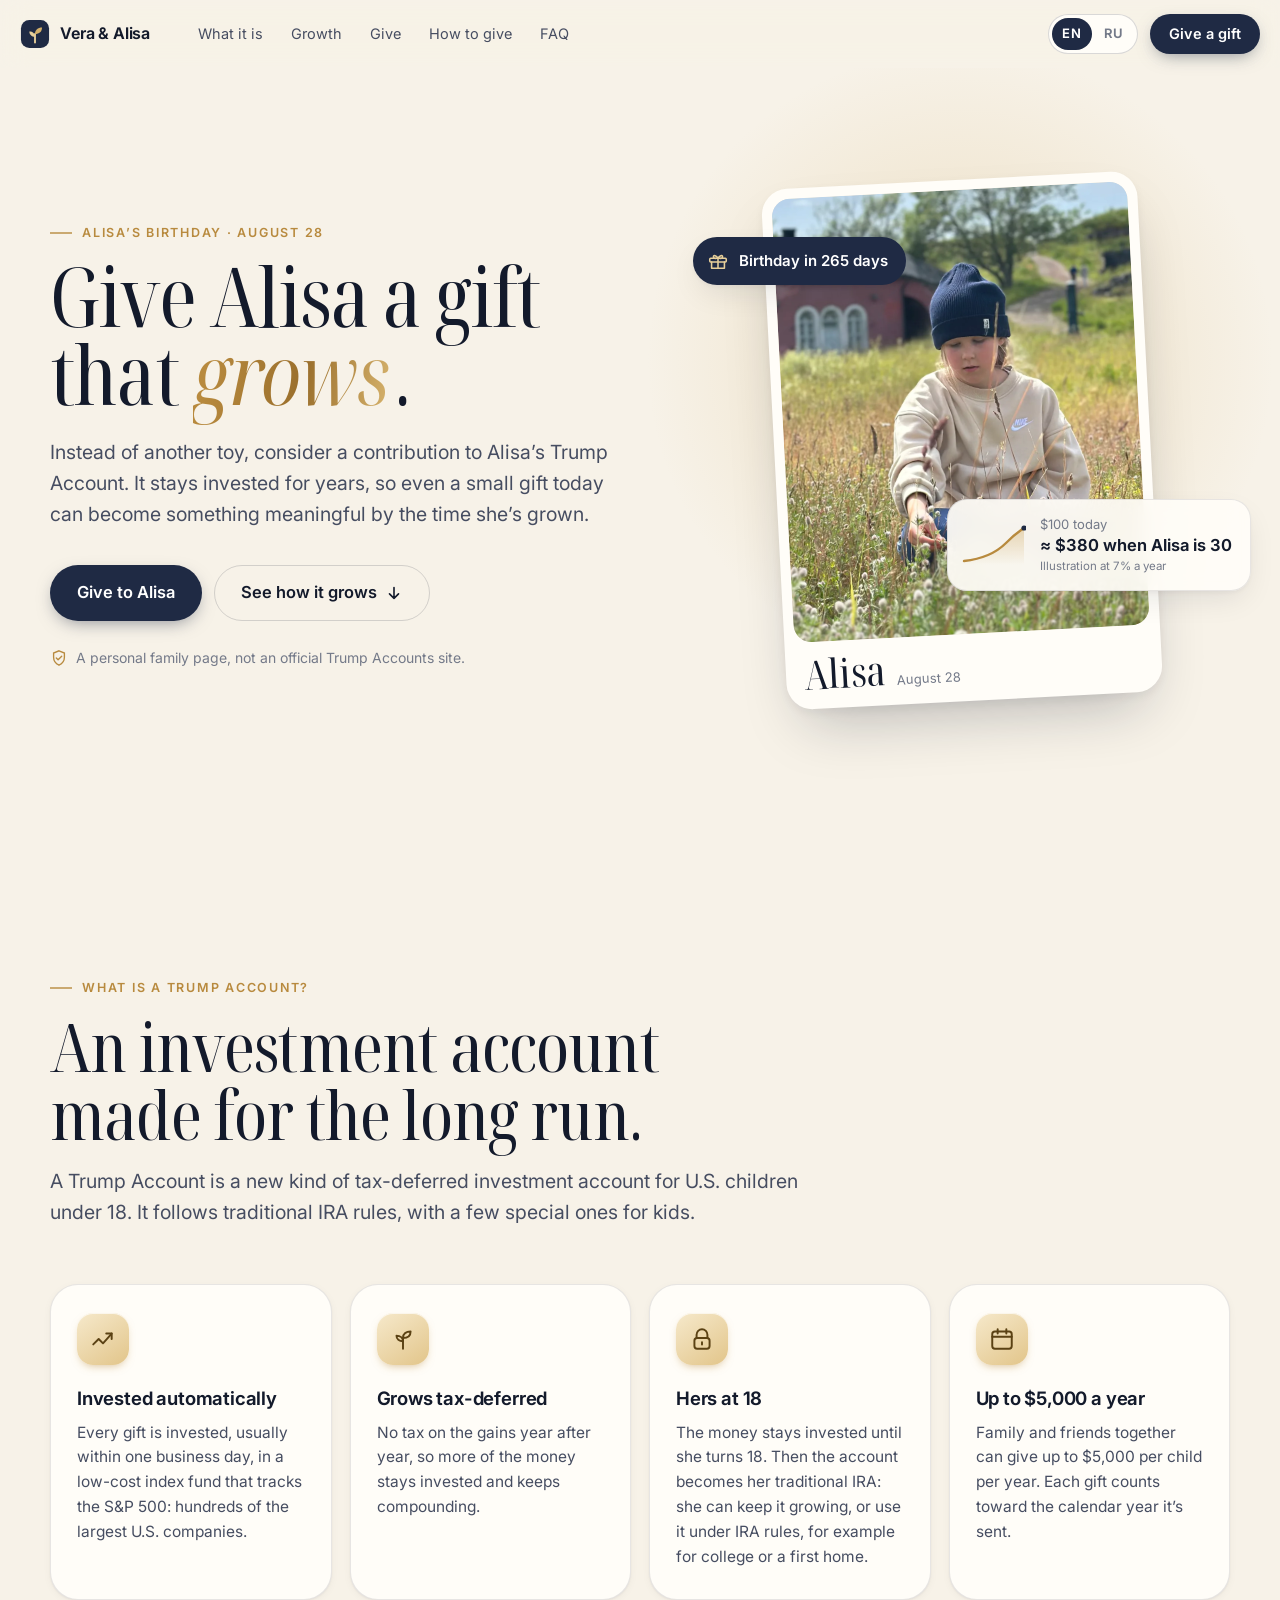
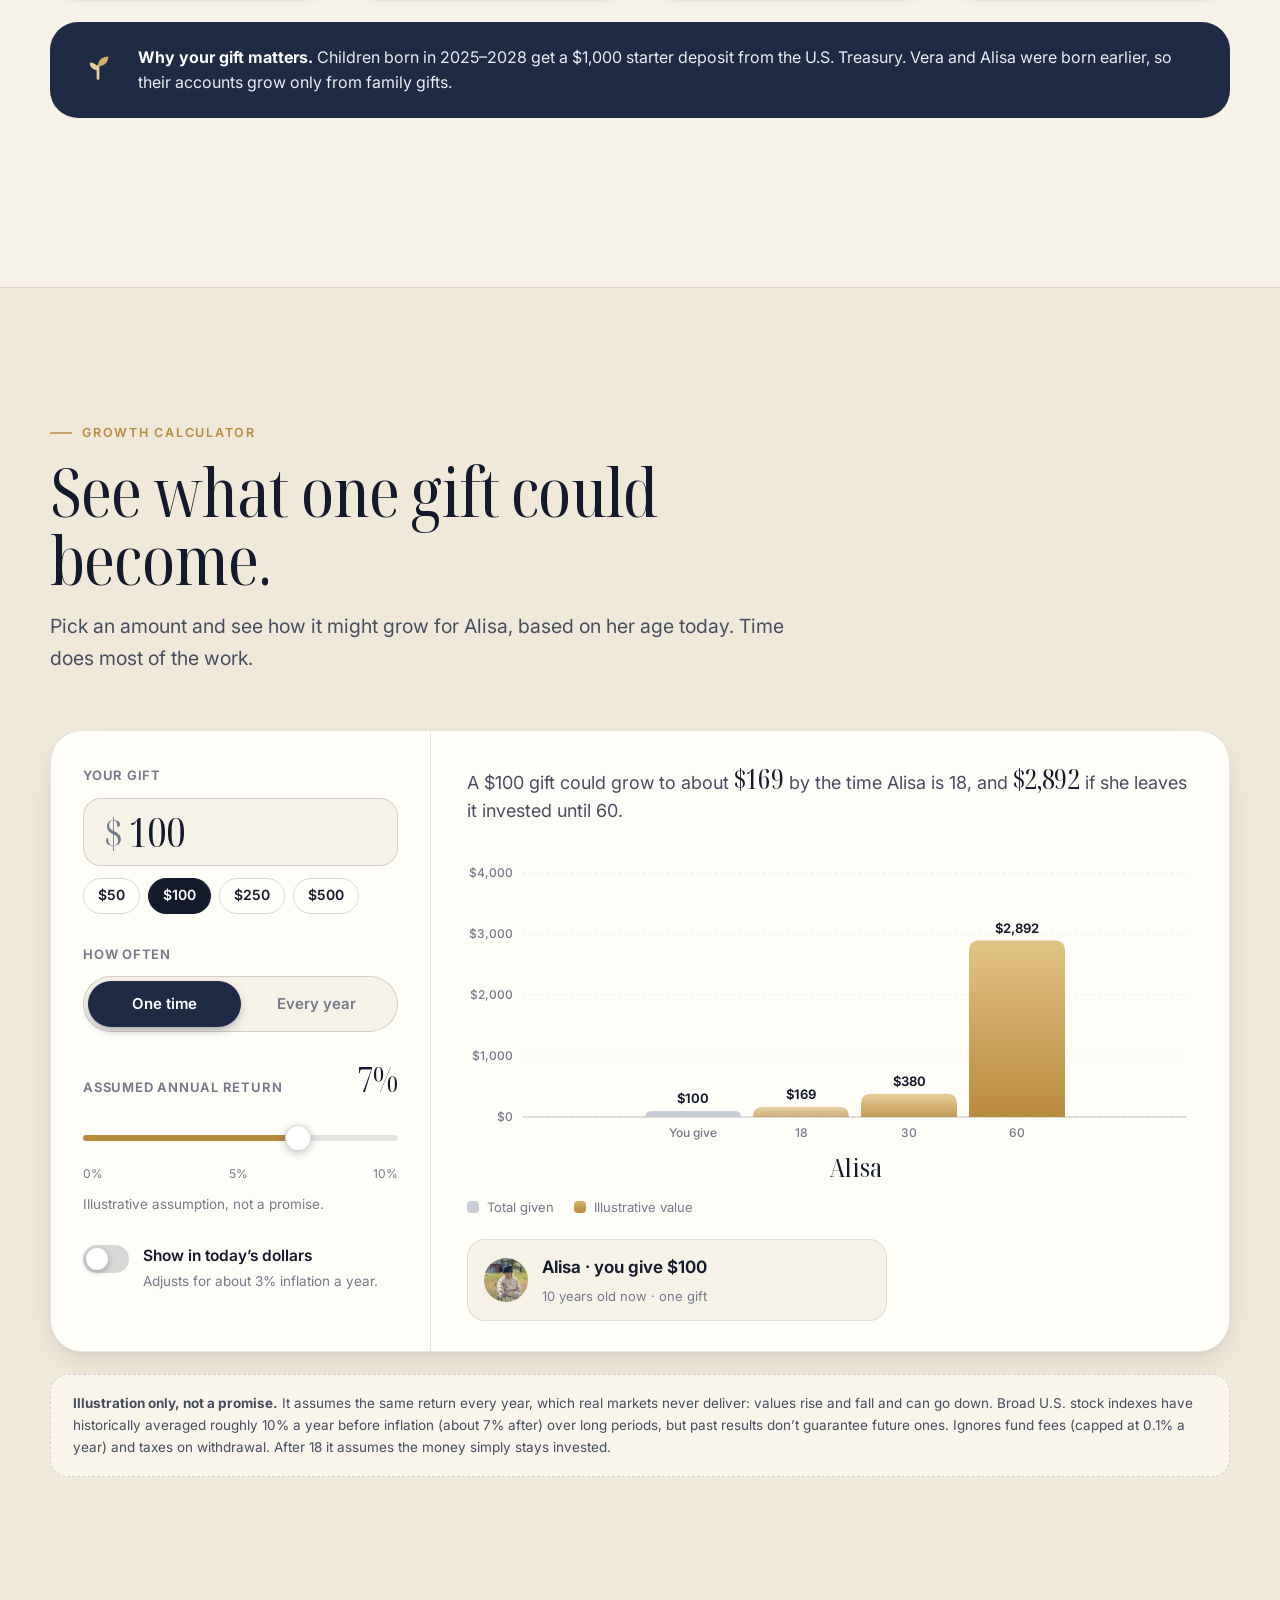
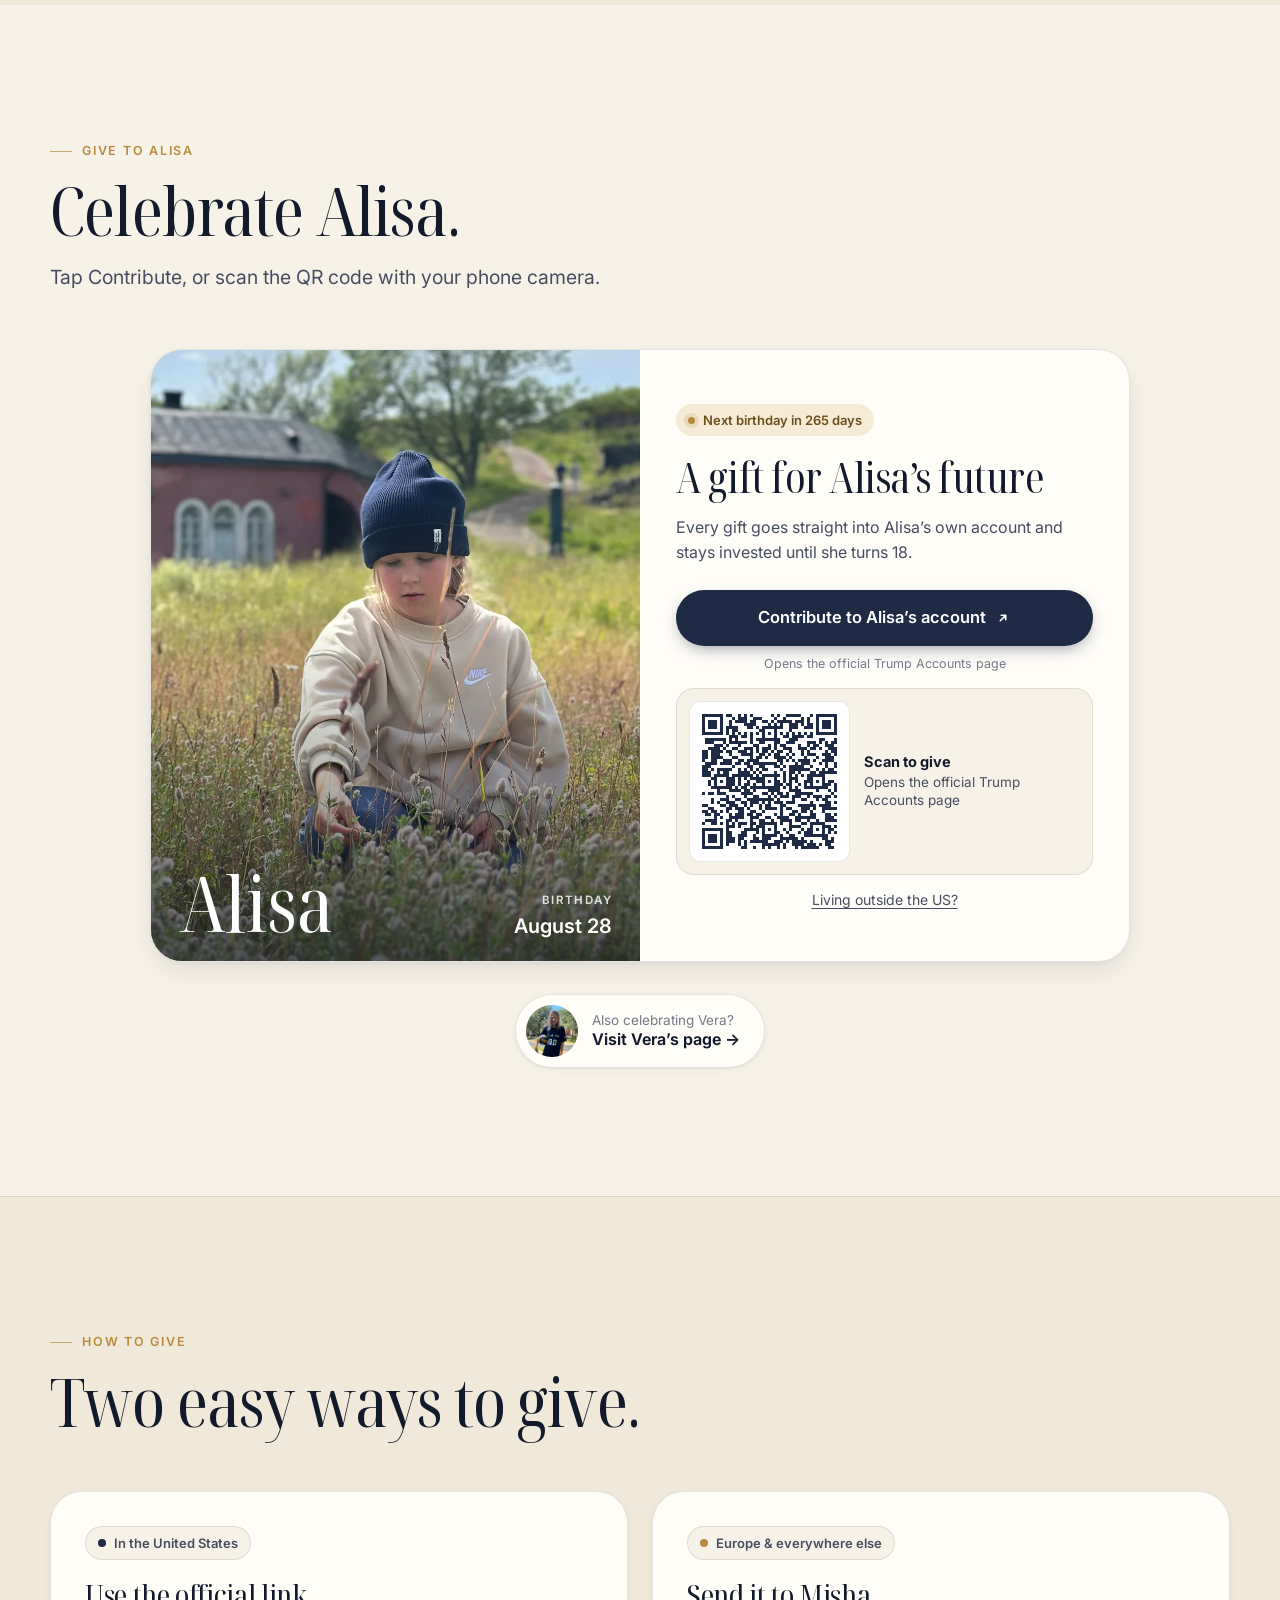
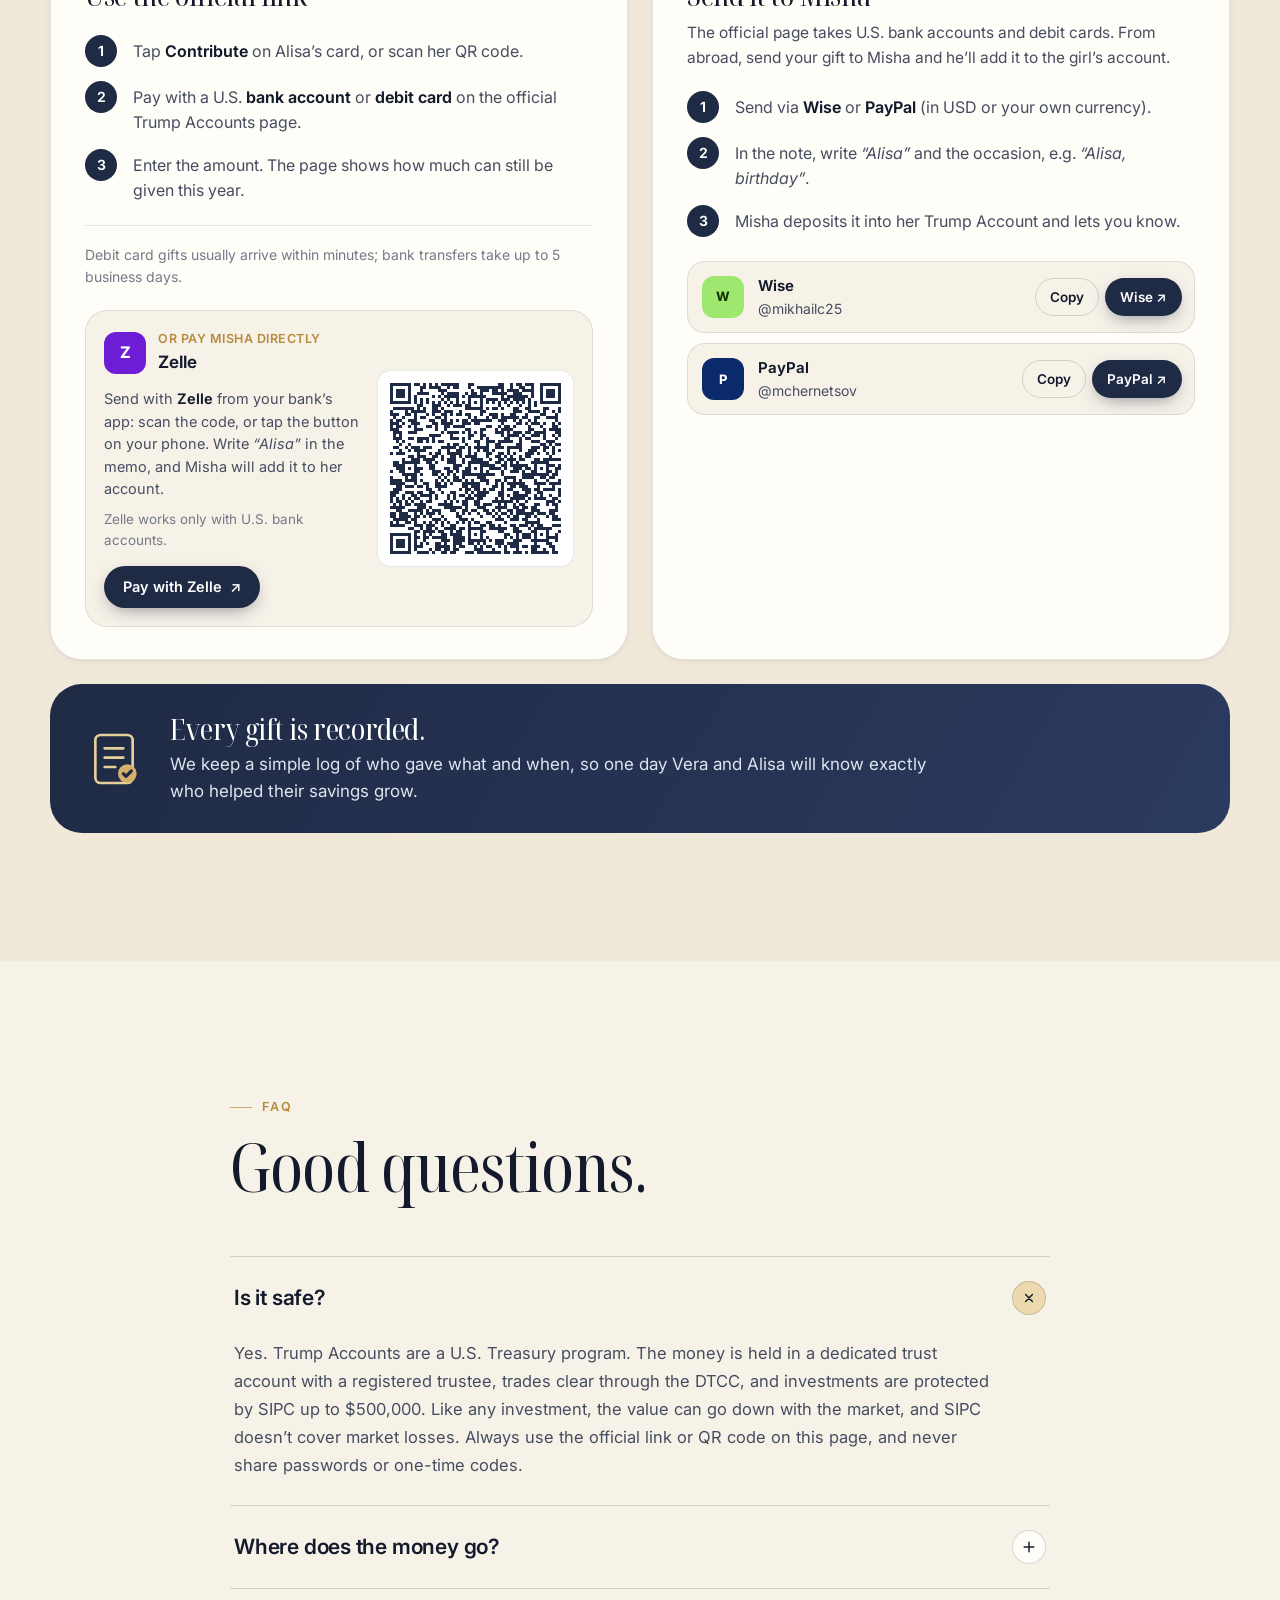
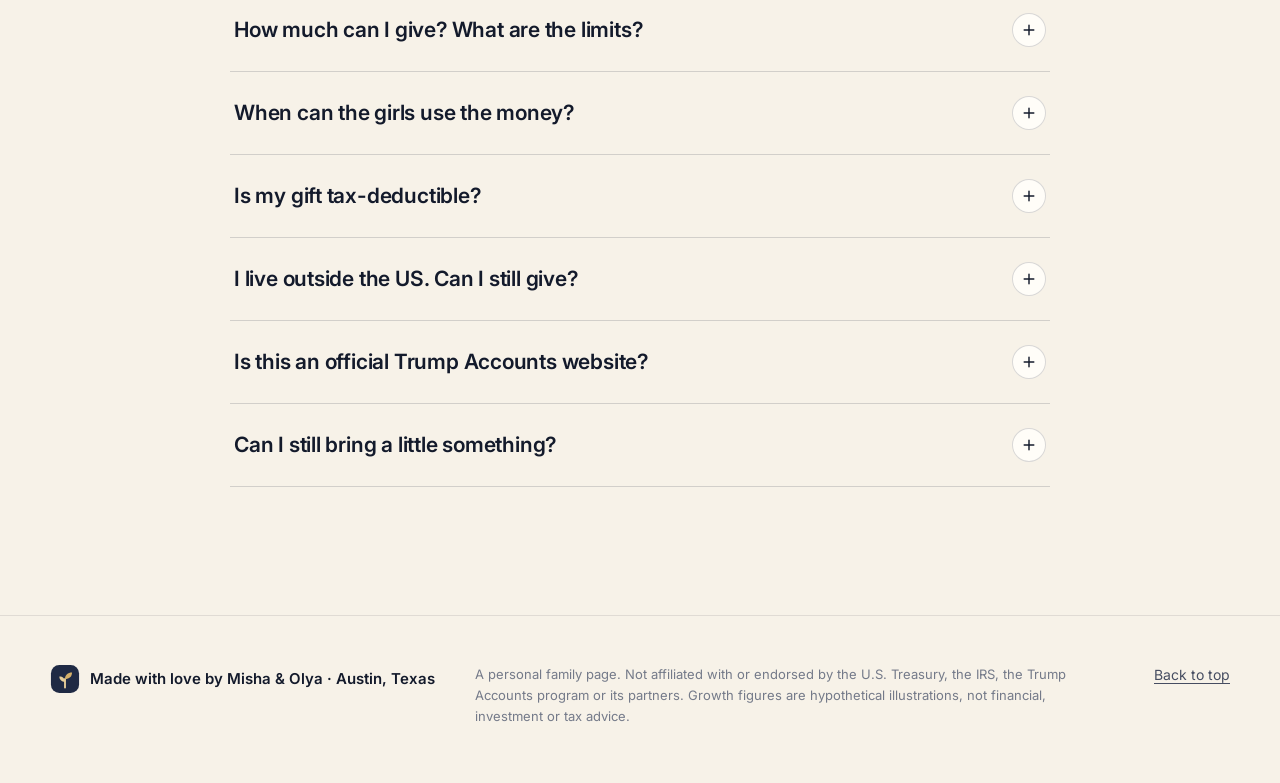
==== commit 0390f74c: "Add Zelle option with verified QR for US relatives Co-authored-by: Mikhail Chernetsov <chernetsov@gm" ====
--- a/alisa/index.html
+++ b/alisa/index.html
@@ -229,6 +229,21 @@
               <li data-i18n-html="give.us.s3"></li>
             </ol>
             <p class="way__note" data-i18n="give.us.note"></p>
+            <div class="zelle" id="zelle" hidden>
+              <div class="zelle__body">
+                <div class="zelle__head">
+                  <span class="pay__logo pay__logo--zelle" aria-hidden="true">Z</span>
+                  <div>
+                    <p class="zelle__kicker" data-i18n="give.zelle.kicker"></p>
+                    <h4 class="zelle__title" data-i18n="give.zelle.title"></h4>
+                  </div>
+                </div>
+                <p class="zelle__text" data-i18n-html="give.zelle.text" data-i18n-kid="kid.give.zelle.text"></p>
+                <p class="zelle__note" data-i18n="give.zelle.note"></p>
+                <a class="btn btn--primary zelle__btn" id="zelle-link" target="_blank" rel="noopener"><span data-i18n="give.zelle.button"></span> ↗</a>
+              </div>
+              <a class="zelle__qr" id="zelle-qr" target="_blank" rel="noopener"><img id="zelle-qr-img" width="195" height="195" alt=""></a>
+            </div>
           </article>
           <article class="way reveal">
             <p class="tag"><span class="tag__dot tag__dot--world"></span><span data-i18n="give.ab.tag"></span></p>
--- a/assets/css/styles.css
+++ b/assets/css/styles.css
@@ -406,7 +406,9 @@
   display: flex; align-items: center; gap: 14px; padding: 12px; border-radius: 18px; background: var(--bg); border: 1px solid var(--line);
 }
 .qr__box { width: 76px; height: 76px; flex: none; border-radius: 12px; background: #fff; display: grid; place-items: center; overflow: hidden; }
-.qr__box img { width: 100%; height: 100%; object-fit: contain; image-rendering: pixelated; }
+.qr__box img { width: 100%; height: 100%; object-fit: contain; }
+.qr__box--img { width: 161px; height: 161px; padding: 0; background: #fff; border: 1px solid var(--line); transition: transform 0.3s var(--ease), box-shadow 0.3s var(--ease); }
+.qr__box--img:hover { transform: scale(1.03); box-shadow: var(--shadow); }
 .qr__box--empty { background: repeating-linear-gradient(-45deg, rgba(19,26,43,0.05) 0 6px, transparent 6px 12px), #fff; border: 1.5px dashed var(--line-2); }
 .qr__box--empty svg { width: 30px; height: 30px; color: var(--muted); }
 .qr__text { font-size: 13.5px; line-height: 1.4; color: var(--ink-2); }
@@ -488,6 +490,23 @@
 .pay__logo { width: 42px; height: 42px; border-radius: 12px; display: grid; place-items: center; flex: none; font-weight: 750; font-size: 13px; color: #fff; }
 .pay__logo--wise { background: #9fe870; color: #163300; }
 .pay__logo--paypal { background: #0b2a6b; }
+.pay__logo--zelle { background: #6d1ed4; font-size: 16px; }
+
+.zelle {
+  margin-top: 22px; padding: 18px; border-radius: 22px; background: var(--bg); border: 1px solid var(--line);
+  display: grid; grid-template-columns: 1fr auto; gap: 18px; align-items: center;
+}
+.zelle__head { display: flex; align-items: center; gap: 12px; }
+.zelle__kicker { margin: 0; font-size: 12.5px; font-weight: 600; letter-spacing: 0.04em; text-transform: uppercase; color: var(--gold); }
+.zelle__title { margin: 0; font-size: 17px; font-weight: 650; color: var(--ink); }
+.zelle__text { margin: 12px 0 0; font-size: 14.5px; line-height: 1.55; color: var(--ink-2); }
+.zelle__text strong { color: var(--ink); font-weight: 650; }
+.zelle__note { margin: 8px 0 0; font-size: 13.5px; color: var(--muted); }
+.zelle__btn { --h: 42px; margin-top: 14px; padding: 0 18px; font-size: 14.5px; }
+/* 195px = exactly 3px per QR module, so edges stay sharp */
+.zelle__qr { display: block; width: 197px; height: 197px; border-radius: 14px; overflow: hidden; background: #fff; border: 1px solid var(--line); transition: transform 0.3s var(--ease), box-shadow 0.3s var(--ease); }
+.zelle__qr:hover { transform: scale(1.03); box-shadow: var(--shadow); }
+.zelle__qr img { display: block; width: 195px; height: 195px; }
 .pay__info { min-width: 0; flex: 1; }
 .pay__name { font-weight: 650; font-size: 15px; }
 .pay__handle { font-size: 14px; color: var(--ink-2); overflow: hidden; text-overflow: ellipsis; white-space: nowrap; }
@@ -612,6 +631,9 @@
   .pay__item { flex-wrap: wrap; }
   .pay__btns { width: 100%; }
   .pay__btns .btn { flex: 1; }
+  .zelle { grid-template-columns: 1fr; justify-items: center; }
+  .zelle__body { justify-self: stretch; }
+  .zelle__btn { width: 100%; }
   .record { flex-direction: column; align-items: flex-start; padding: 26px 22px; border-radius: 28px; gap: 14px; }
   .faq__a { padding-right: 4px; }
   .display { font-size: clamp(50px, 14vw, 72px); }
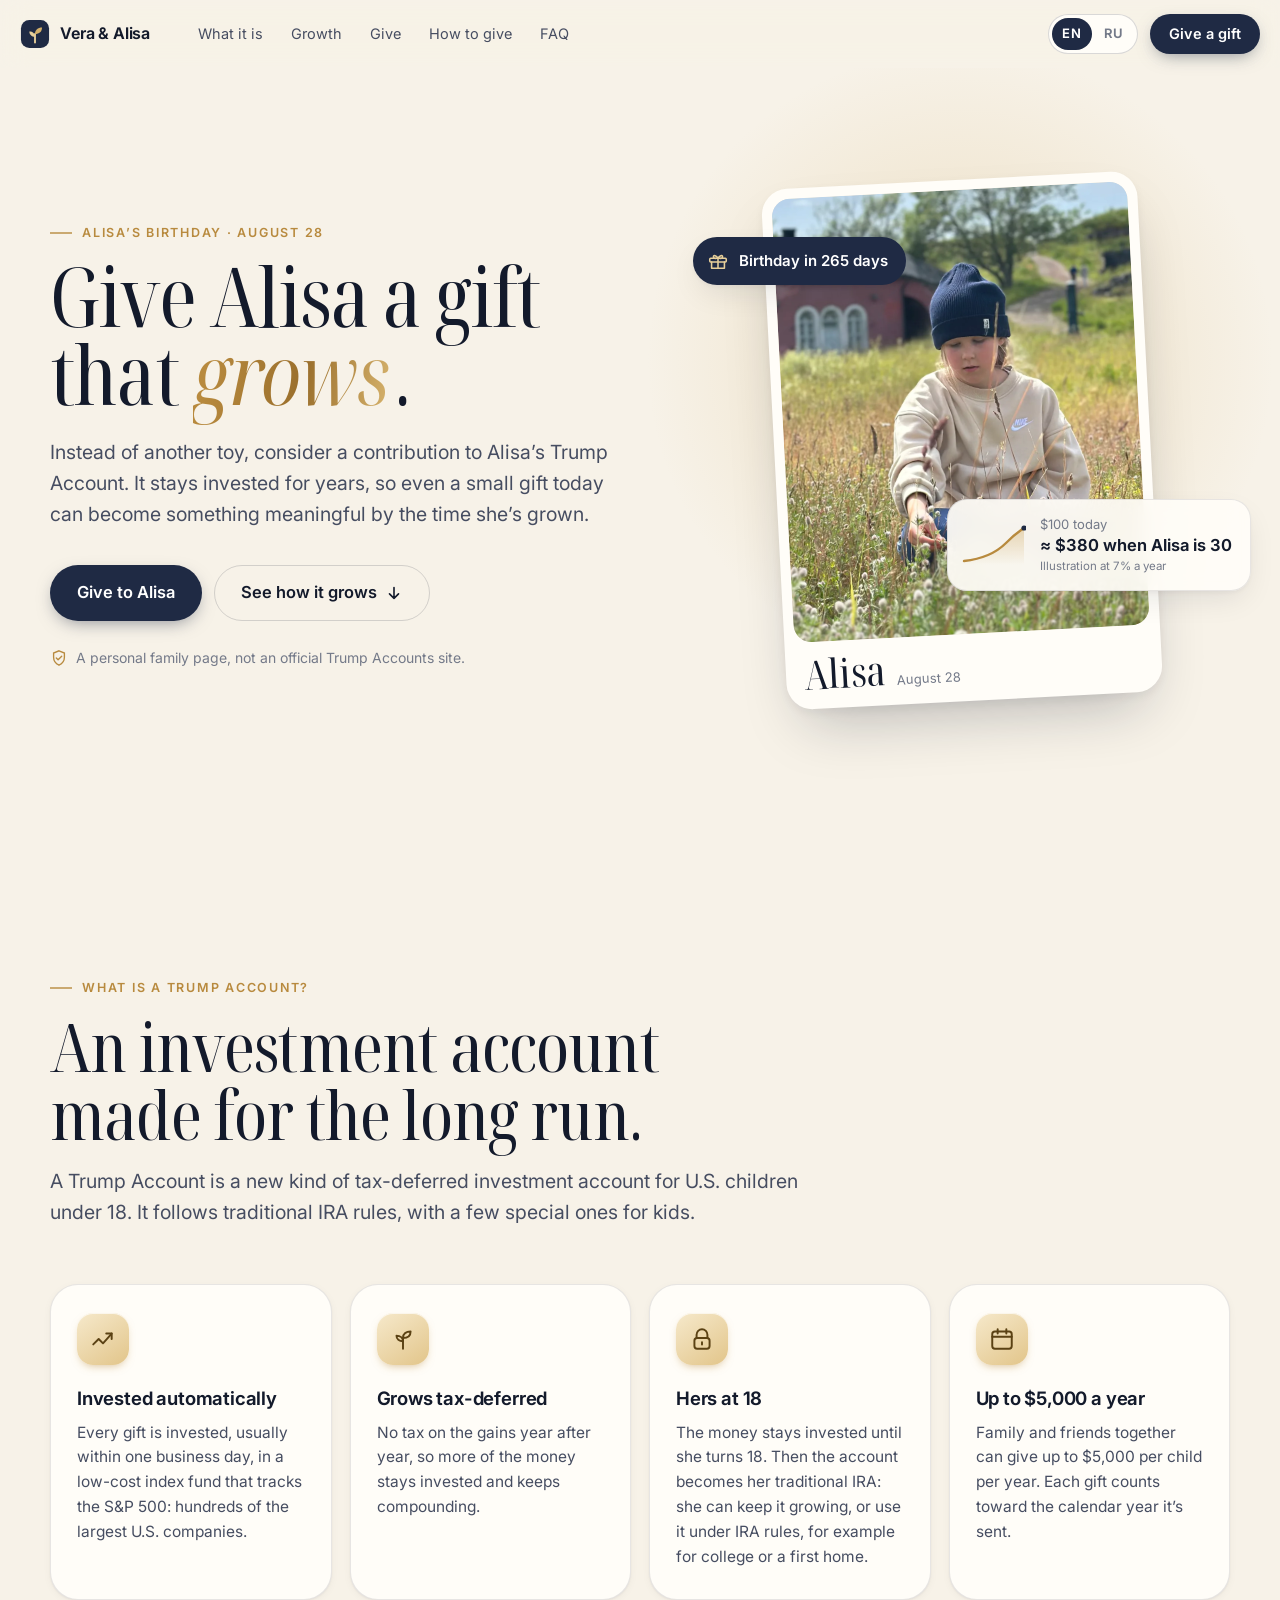
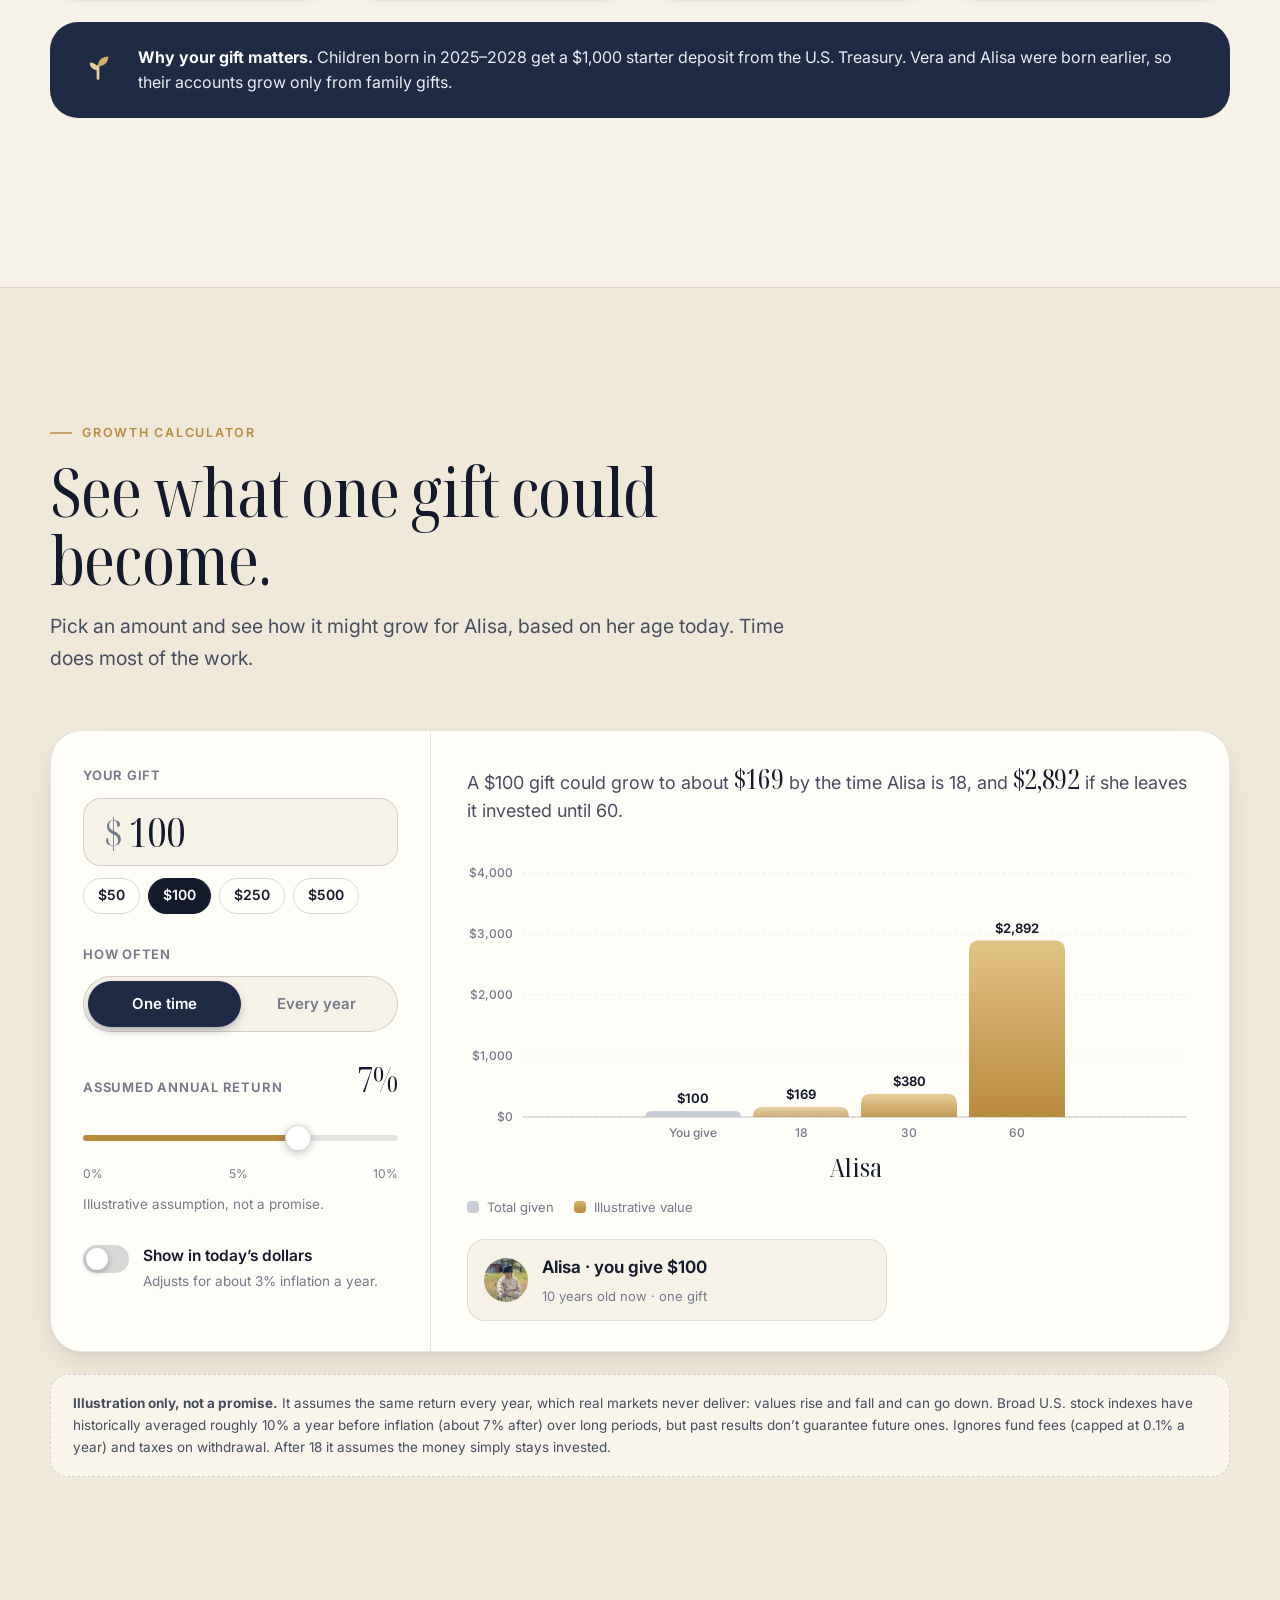
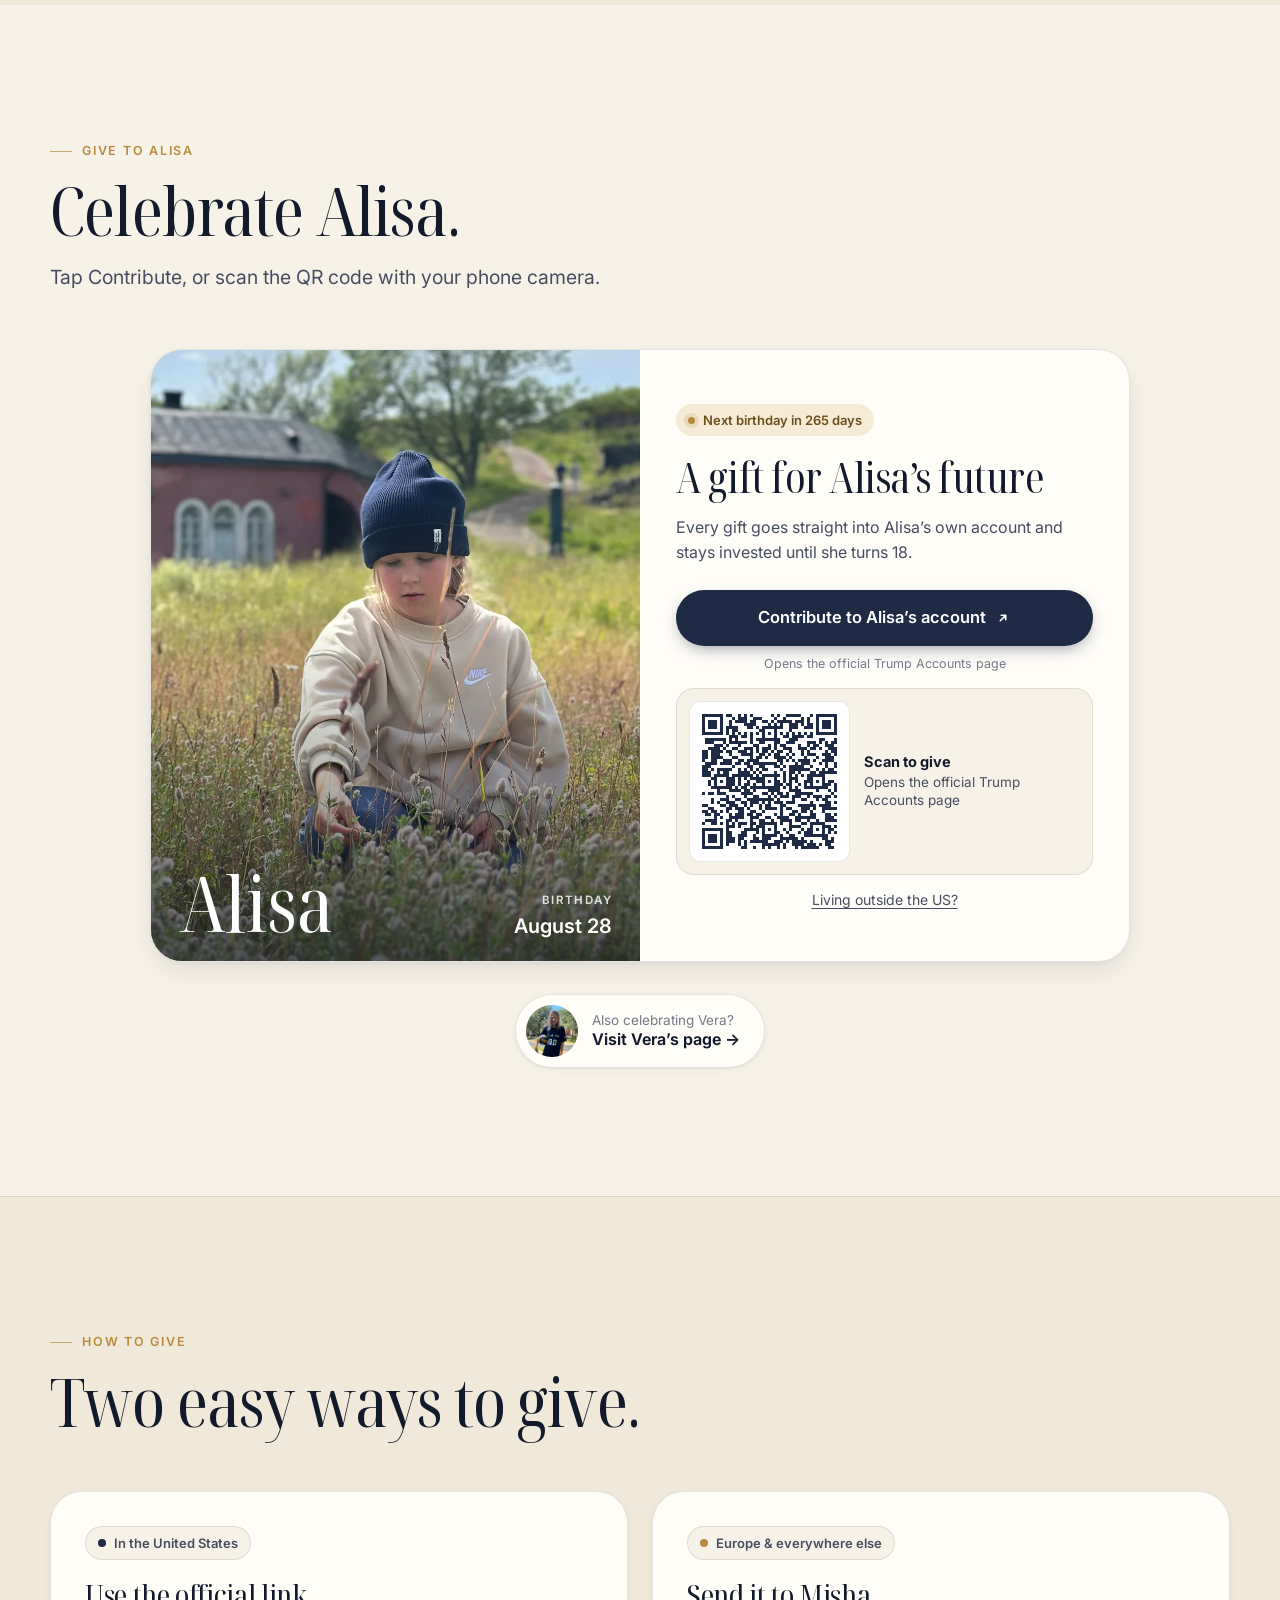
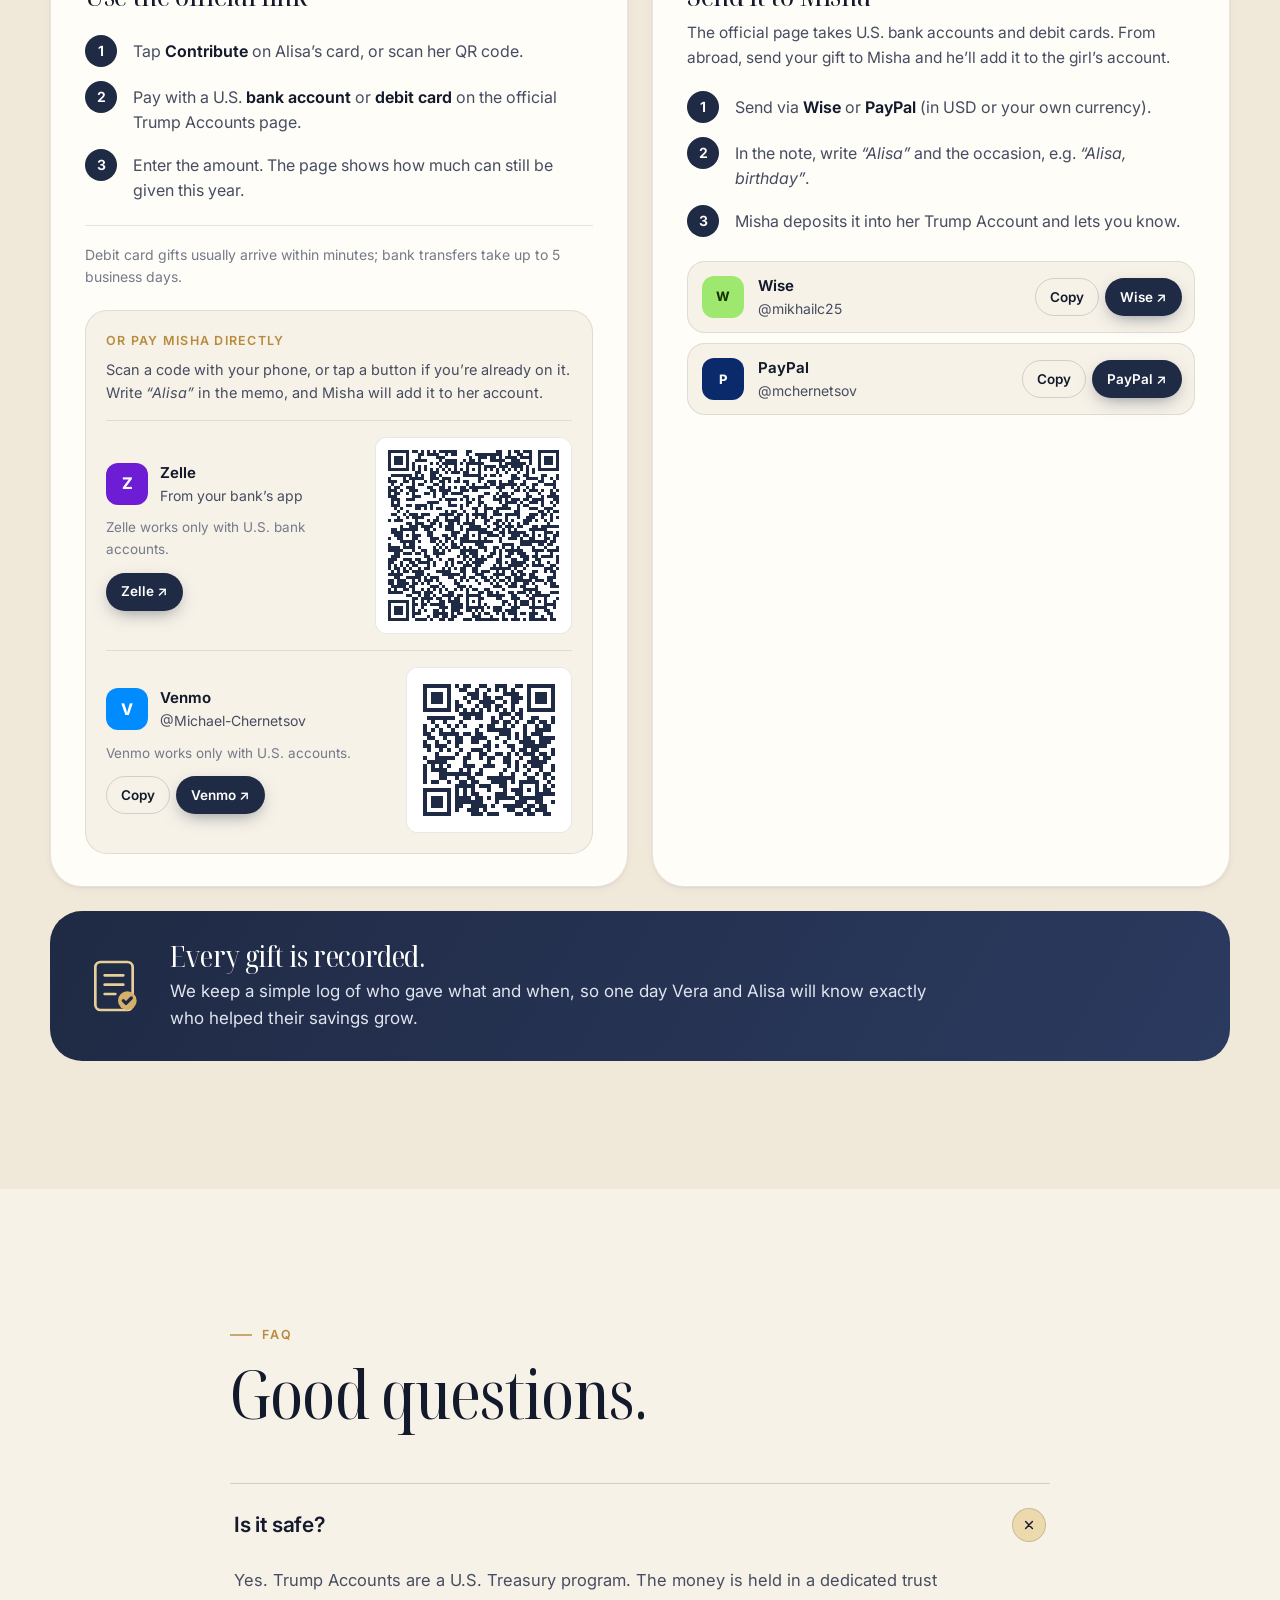
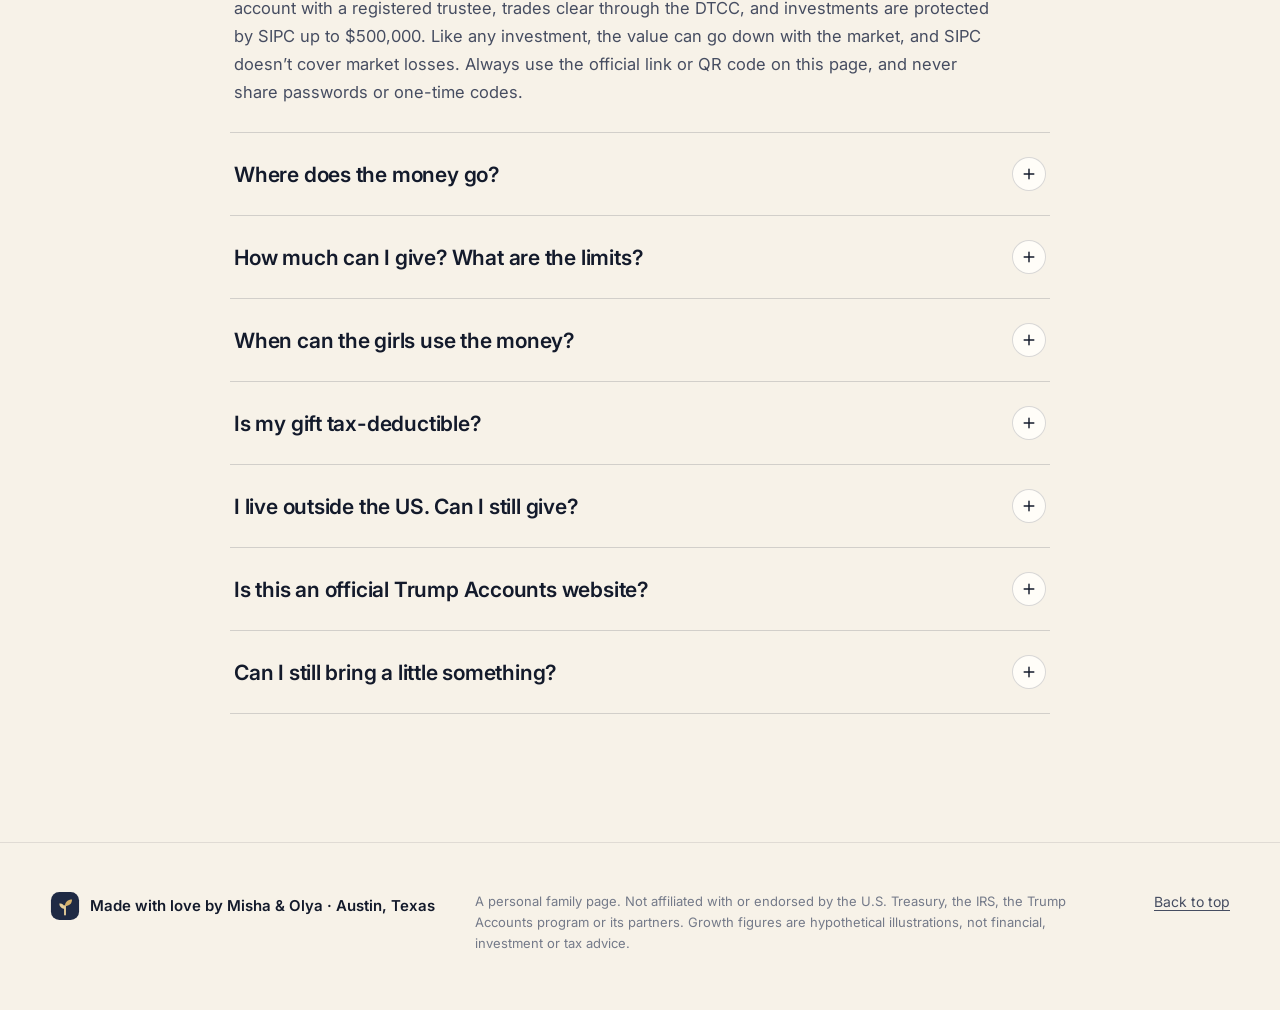
==== commit 536a560d: "Add Venmo with verified QR alongside Zelle for US relatives Co-authored-by: Mikhail Chernetsov <cher" ====
--- a/alisa/index.html
+++ b/alisa/index.html
@@ -229,20 +229,10 @@
               <li data-i18n-html="give.us.s3"></li>
             </ol>
             <p class="way__note" data-i18n="give.us.note"></p>
-            <div class="zelle" id="zelle" hidden>
-              <div class="zelle__body">
-                <div class="zelle__head">
-                  <span class="pay__logo pay__logo--zelle" aria-hidden="true">Z</span>
-                  <div>
-                    <p class="zelle__kicker" data-i18n="give.zelle.kicker"></p>
-                    <h4 class="zelle__title" data-i18n="give.zelle.title"></h4>
-                  </div>
-                </div>
-                <p class="zelle__text" data-i18n-html="give.zelle.text" data-i18n-kid="kid.give.zelle.text"></p>
-                <p class="zelle__note" data-i18n="give.zelle.note"></p>
-                <a class="btn btn--primary zelle__btn" id="zelle-link" target="_blank" rel="noopener"><span data-i18n="give.zelle.button"></span> ↗</a>
-              </div>
-              <a class="zelle__qr" id="zelle-qr" target="_blank" rel="noopener"><img id="zelle-qr-img" width="195" height="195" alt=""></a>
+            <div class="direct" id="direct" hidden>
+              <h4 class="direct__title" data-i18n="give.direct.title"></h4>
+              <p class="direct__text" data-i18n-html="give.direct.text" data-i18n-kid="kid.give.direct.text"></p>
+              <div id="direct-methods"></div>
             </div>
           </article>
           <article class="way reveal">
--- a/assets/css/styles.css
+++ b/assets/css/styles.css
@@ -492,21 +492,19 @@
 .pay__logo--paypal { background: #0b2a6b; }
 .pay__logo--zelle { background: #6d1ed4; font-size: 16px; }
 
-.zelle {
-  margin-top: 22px; padding: 18px; border-radius: 22px; background: var(--bg); border: 1px solid var(--line);
-  display: grid; grid-template-columns: 1fr auto; gap: 18px; align-items: center;
-}
-.zelle__head { display: flex; align-items: center; gap: 12px; }
-.zelle__kicker { margin: 0; font-size: 12.5px; font-weight: 600; letter-spacing: 0.04em; text-transform: uppercase; color: var(--gold); }
-.zelle__title { margin: 0; font-size: 17px; font-weight: 650; color: var(--ink); }
-.zelle__text { margin: 12px 0 0; font-size: 14.5px; line-height: 1.55; color: var(--ink-2); }
-.zelle__text strong { color: var(--ink); font-weight: 650; }
-.zelle__note { margin: 8px 0 0; font-size: 13.5px; color: var(--muted); }
-.zelle__btn { --h: 42px; margin-top: 14px; padding: 0 18px; font-size: 14.5px; }
-/* 195px = exactly 3px per QR module, so edges stay sharp */
-.zelle__qr { display: block; width: 197px; height: 197px; border-radius: 14px; overflow: hidden; background: #fff; border: 1px solid var(--line); transition: transform 0.3s var(--ease), box-shadow 0.3s var(--ease); }
-.zelle__qr:hover { transform: scale(1.03); box-shadow: var(--shadow); }
-.zelle__qr img { display: block; width: 195px; height: 195px; }
+.pay__logo--venmo { background: #008cff; font-size: 16px; }
+
+.direct { margin-top: 22px; padding: 20px; border-radius: 22px; background: var(--bg); border: 1px solid var(--line); }
+.direct__title { margin: 0; font-size: 12.5px; font-weight: 600; letter-spacing: 0.1em; text-transform: uppercase; color: var(--gold); }
+.direct__text { margin: 8px 0 0; font-size: 14.5px; line-height: 1.55; color: var(--ink-2); }
+.direct__text strong { color: var(--ink); font-weight: 650; }
+.direct__item { display: grid; grid-template-columns: 1fr auto; gap: 18px; align-items: center; margin-top: 16px; padding-top: 16px; border-top: 1px solid var(--line); }
+.direct__body { min-width: 0; }
+.direct__head { display: flex; align-items: center; gap: 12px; }
+.direct__note { margin: 10px 0 12px; font-size: 13.5px; color: var(--muted); }
+.direct__qr { display: block; padding: 0; border-radius: 12px; overflow: hidden; background: #fff; border: 1px solid var(--line); line-height: 0; transition: transform 0.3s var(--ease), box-shadow 0.3s var(--ease); }
+.direct__qr:hover { transform: scale(1.03); box-shadow: var(--shadow); }
+.direct__qr img { display: block; max-width: none; }
 .pay__info { min-width: 0; flex: 1; }
 .pay__name { font-weight: 650; font-size: 15px; }
 .pay__handle { font-size: 14px; color: var(--ink-2); overflow: hidden; text-overflow: ellipsis; white-space: nowrap; }
@@ -631,9 +629,9 @@
   .pay__item { flex-wrap: wrap; }
   .pay__btns { width: 100%; }
   .pay__btns .btn { flex: 1; }
-  .zelle { grid-template-columns: 1fr; justify-items: center; }
-  .zelle__body { justify-self: stretch; }
-  .zelle__btn { width: 100%; }
+  .direct { padding: 18px 16px; }
+  .direct__item { grid-template-columns: 1fr; justify-items: center; }
+  .direct__body { justify-self: stretch; }
   .record { flex-direction: column; align-items: flex-start; padding: 26px 22px; border-radius: 28px; gap: 14px; }
   .faq__a { padding-right: 4px; }
   .display { font-size: clamp(50px, 14vw, 72px); }
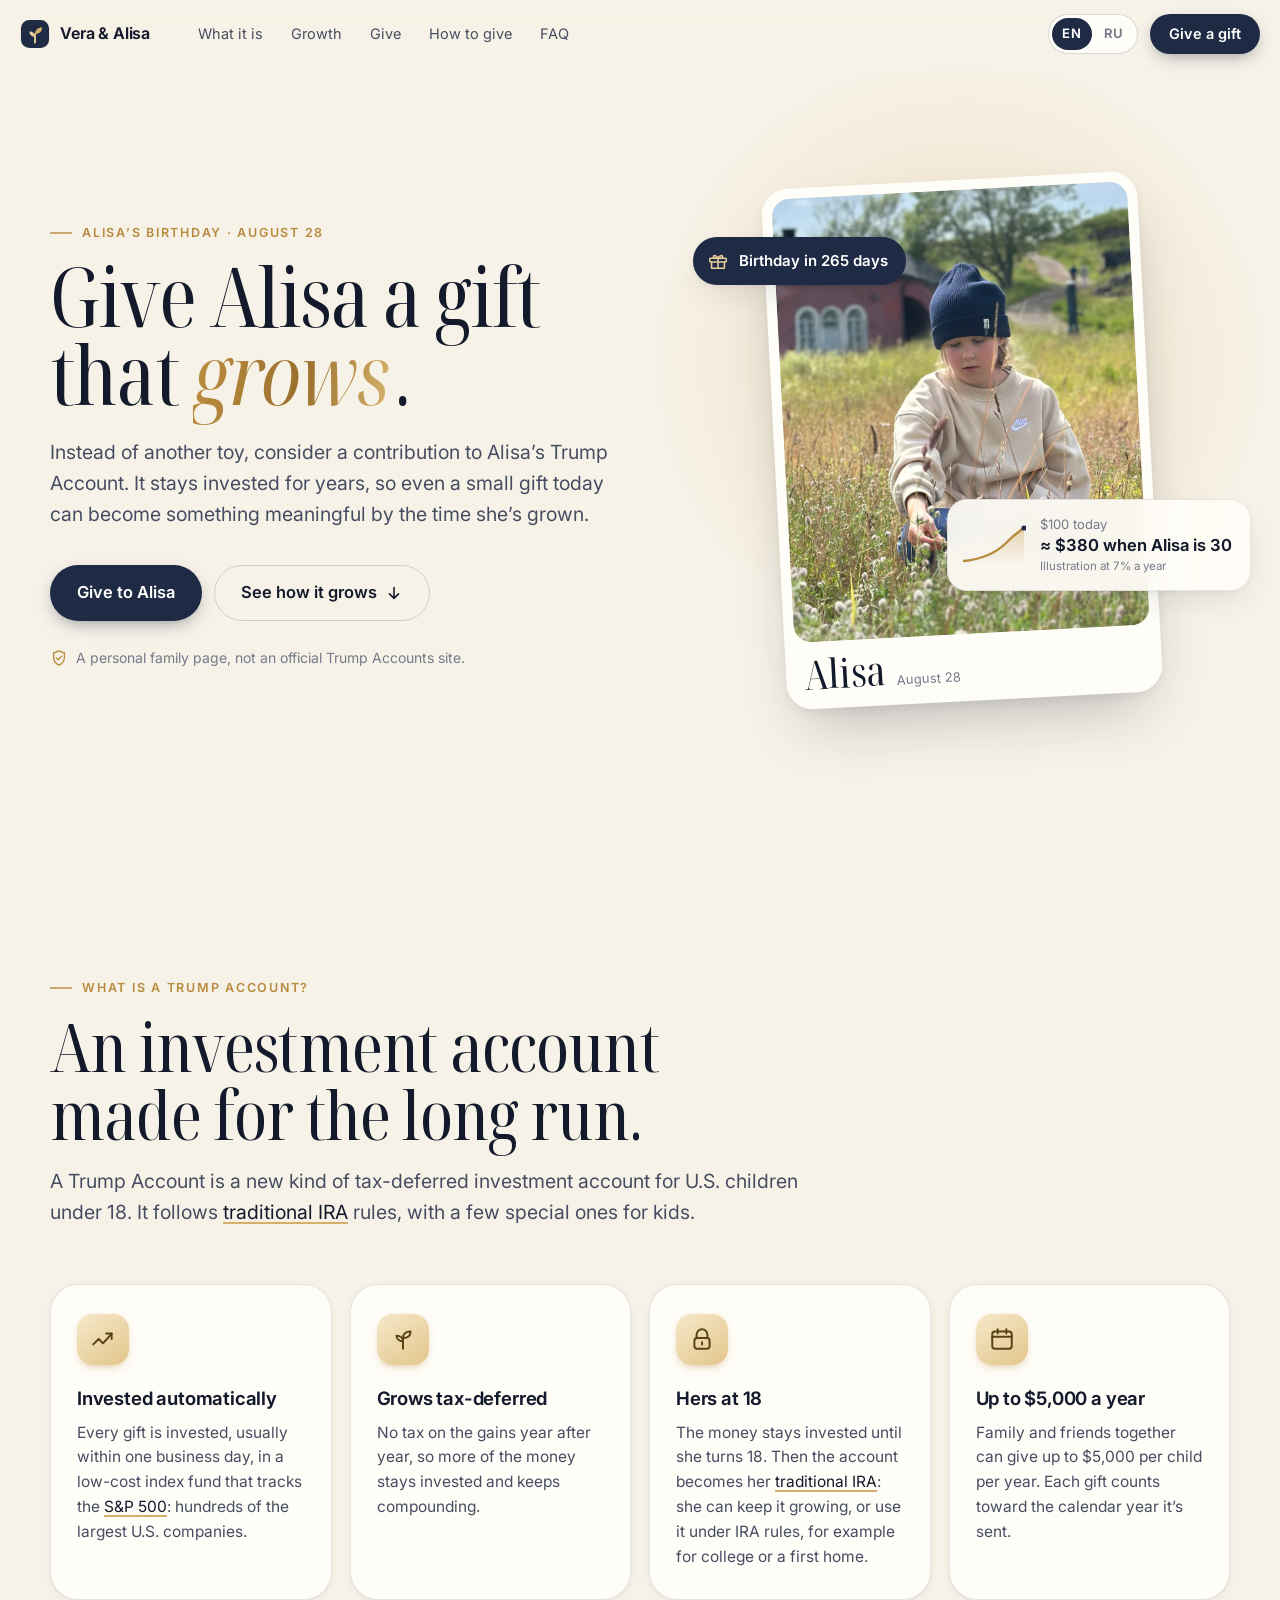
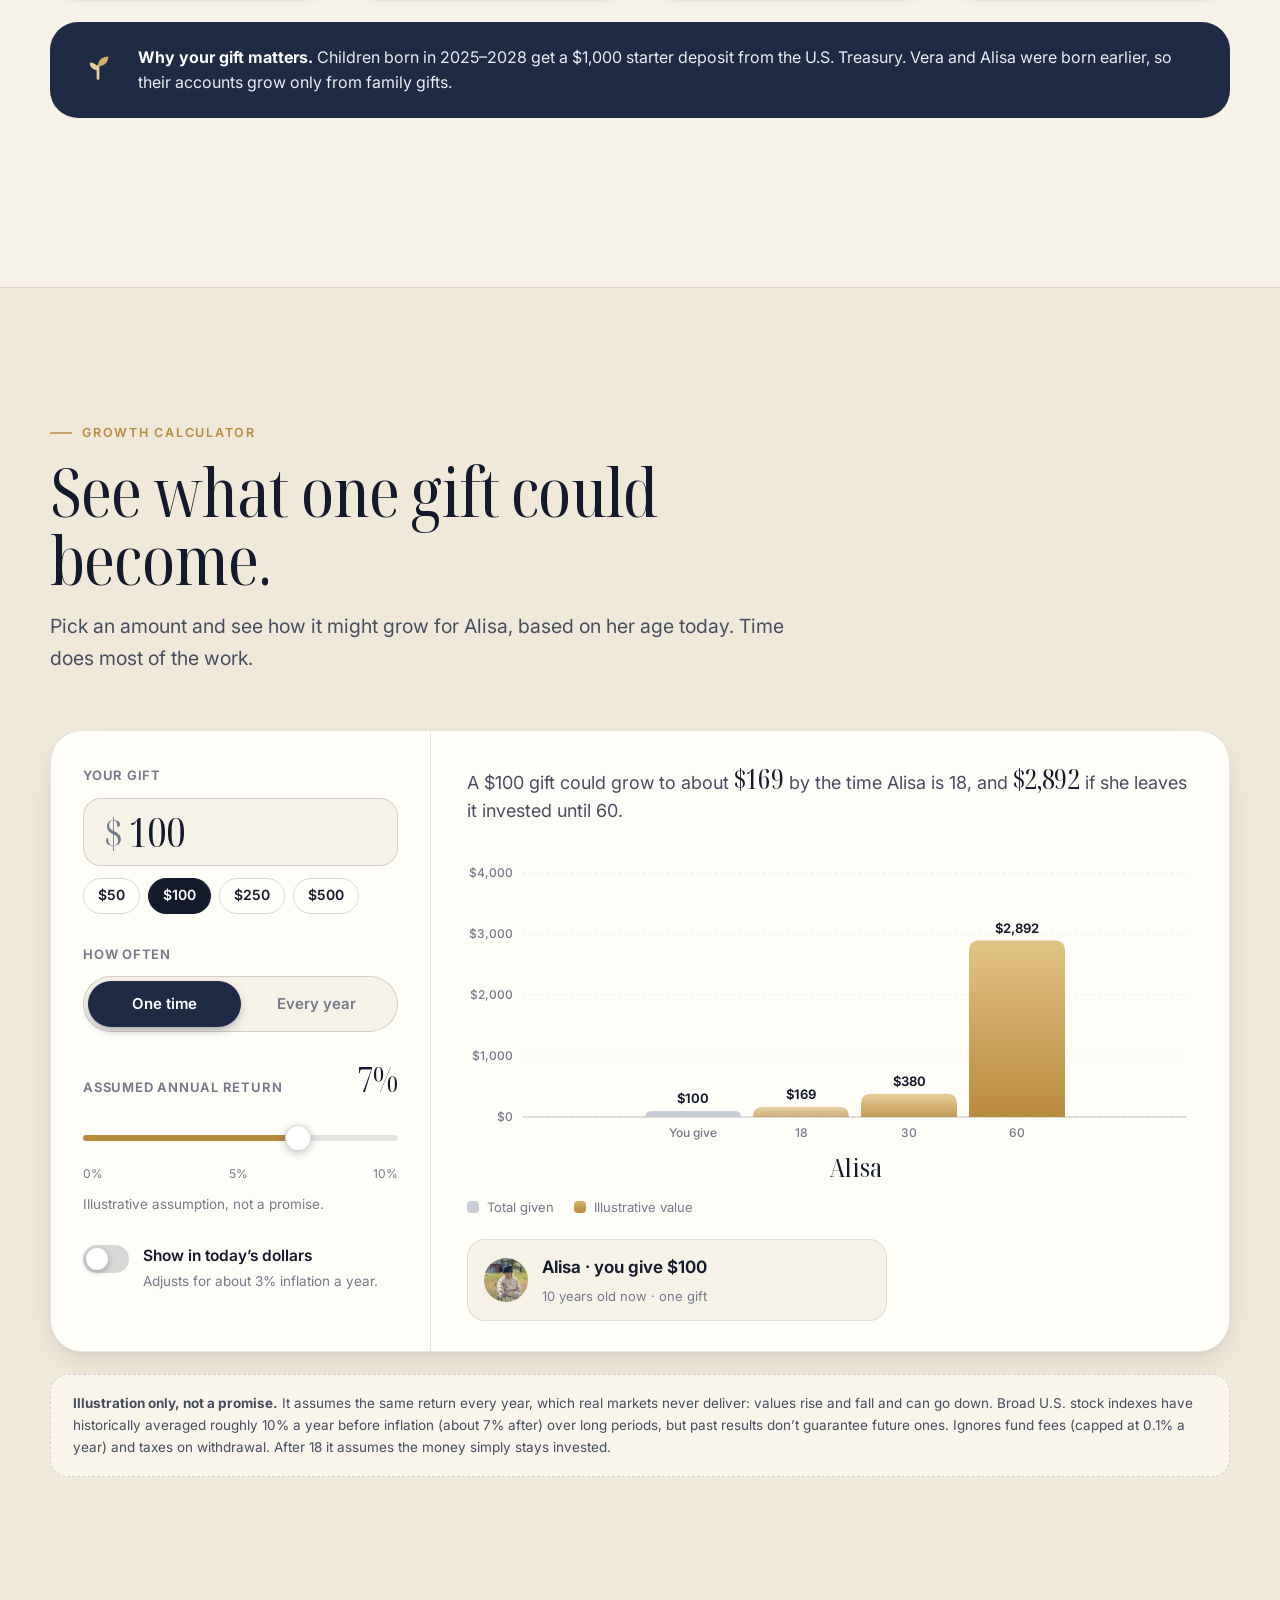
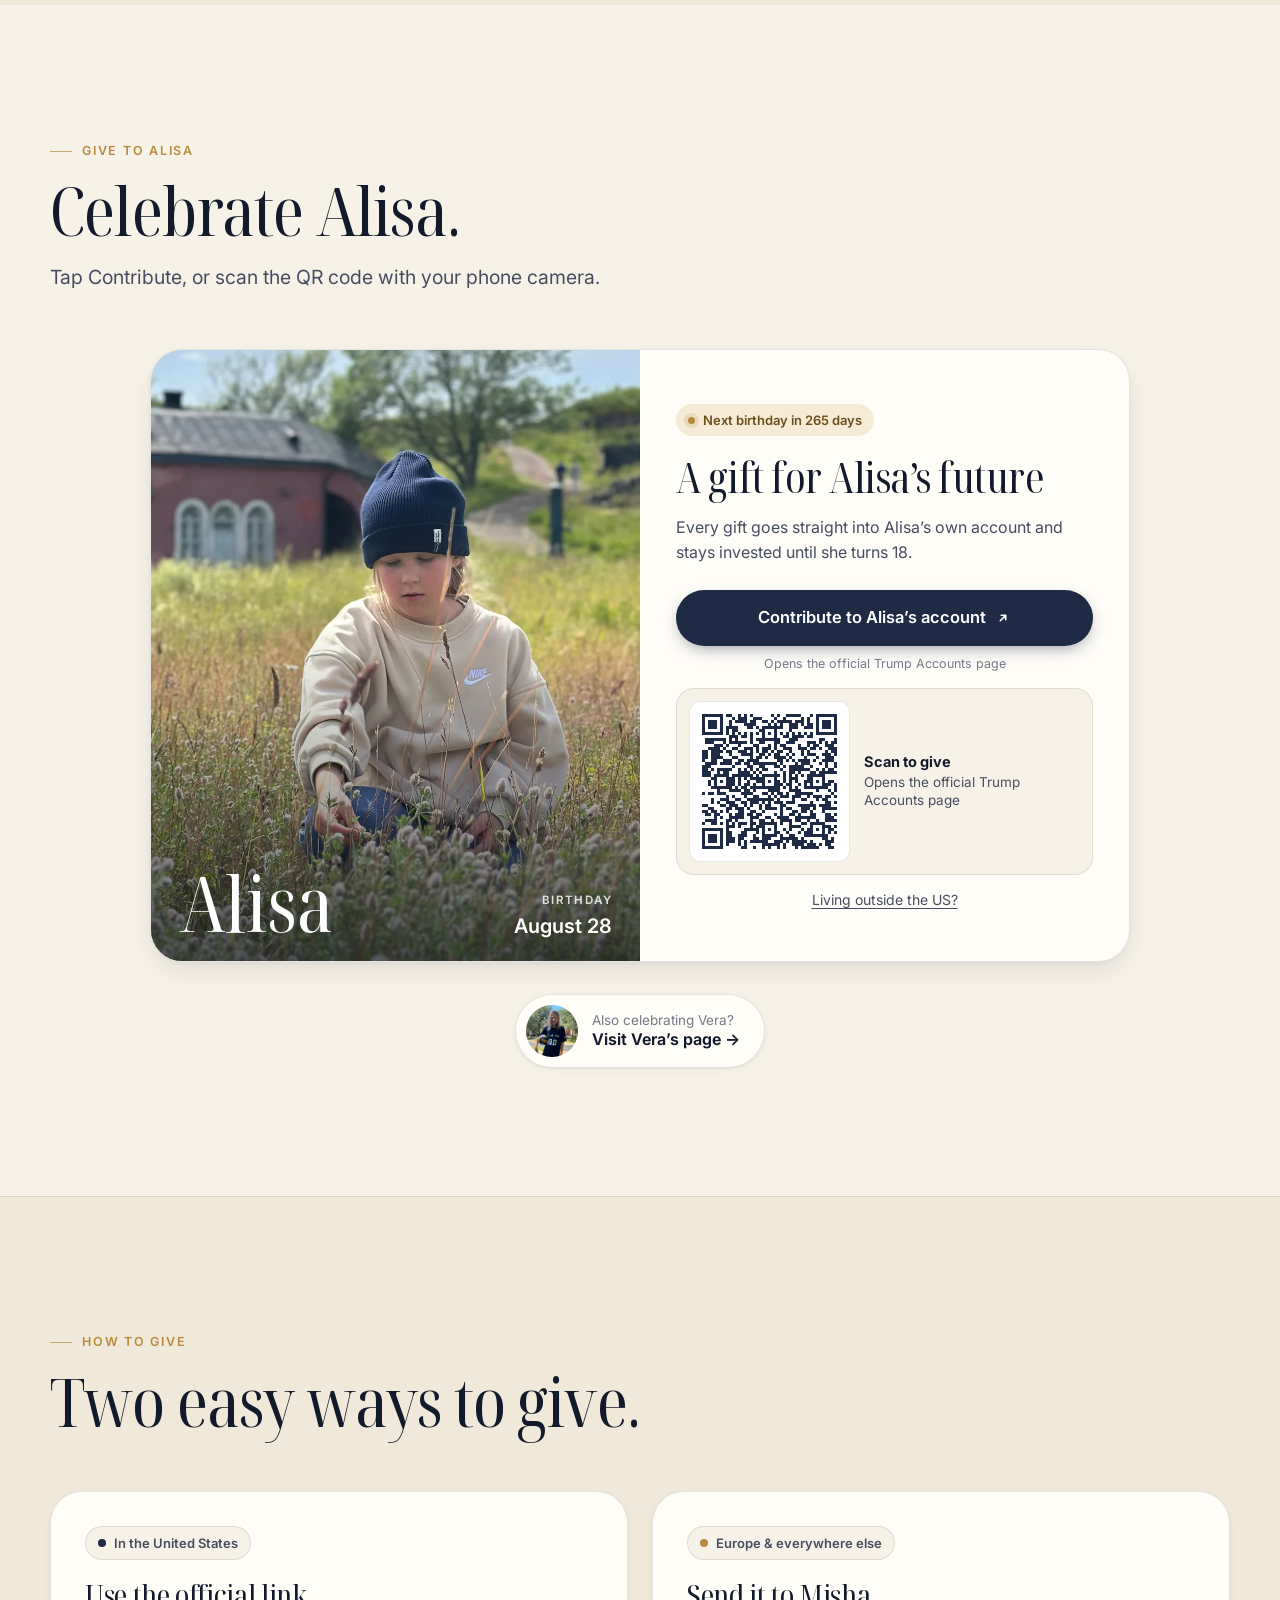
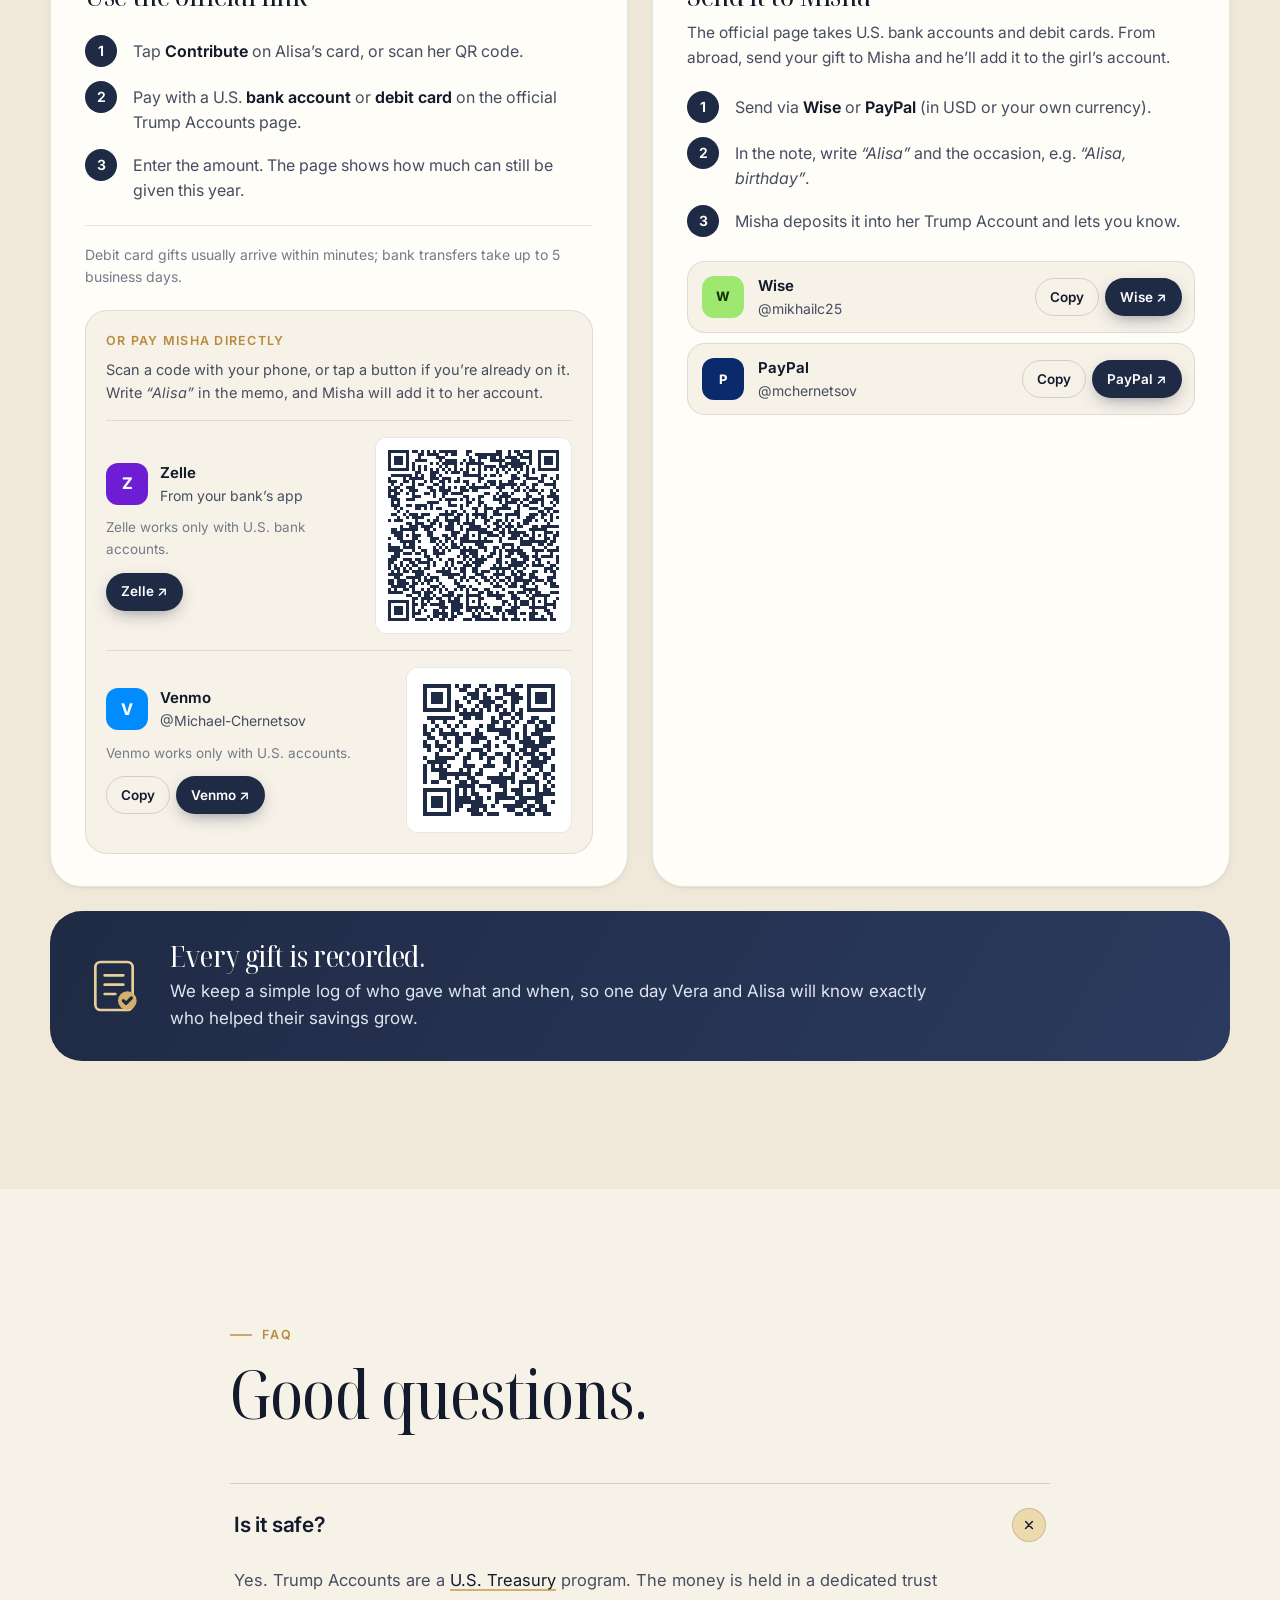
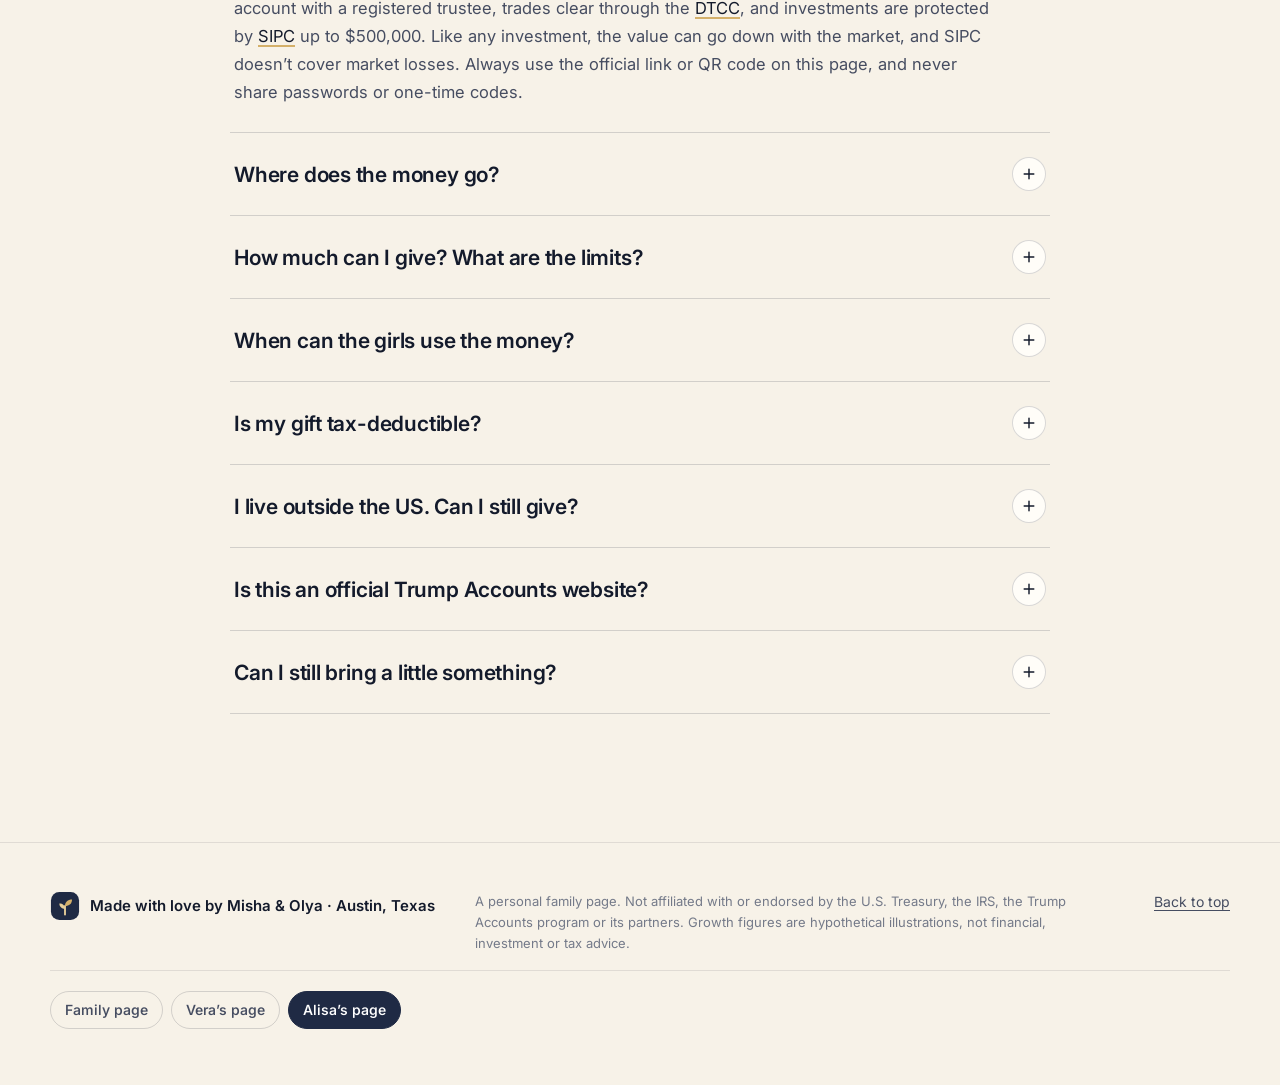
==== commit 2b3bc39c: "Link footer to every page; link DTCC, SIPC, Treasury, IRS, S&P 500 and IRA terms to official sources" ====
--- a/alisa/index.html
+++ b/alisa/index.html
@@ -91,13 +91,13 @@
         <header class="section__head reveal">
           <p class="eyebrow" data-i18n="about.eyebrow"></p>
           <h2 class="h2" id="about-title" data-i18n="about.title"></h2>
-          <p class="lead" data-i18n="about.lead"></p>
+          <p class="lead" data-i18n-html="about.lead"></p>
         </header>
         <div class="features">
           <article class="feature reveal">
             <div class="feature__icon"><svg viewBox="0 0 24 24" aria-hidden="true"><path d="M3 17l5-5 4 4 8-9" /><path d="M15 7h5v5" /></svg></div>
             <h3 data-i18n="about.c1.title"></h3>
-            <p data-i18n="about.c1.body"></p>
+            <p data-i18n-html="about.c1.body"></p>
           </article>
           <article class="feature reveal">
             <div class="feature__icon"><svg viewBox="0 0 24 24" aria-hidden="true"><path d="M12 21V11" /><path d="M12 11c0-4 3-6 7-6 0 4-3 6-7 6z" /><path d="M12 14c0-3-2.5-5-6-5 0 3 2.5 5 6 5z" /></svg></div>
@@ -107,7 +107,7 @@
           <article class="feature reveal">
             <div class="feature__icon"><svg viewBox="0 0 24 24" aria-hidden="true"><path d="M7 11V8a5 5 0 0110 0v3" /><rect x="5" y="11" width="14" height="10" rx="2.5" /><path d="M12 15v2" /></svg></div>
             <h3 data-i18n="about.c3.title"></h3>
-            <p data-i18n="about.c3.body"></p>
+            <p data-i18n-html="about.c3.body"></p>
           </article>
           <article class="feature reveal">
             <div class="feature__icon"><svg viewBox="0 0 24 24" aria-hidden="true"><rect x="3" y="5" width="18" height="16" rx="2.5" /><path d="M3 10h18M8 3v4M16 3v4" /></svg></div>
@@ -287,6 +287,7 @@
       </div>
       <p class="footer__legal" data-i18n="footer.legal"></p>
       <a class="footer__top" href="#top" data-i18n="footer.top">Back to top</a>
+      <nav class="footer__pages" id="footer-pages" data-i18n-aria="footer.pagesLabel"></nav>
     </div>
   </footer>
 
--- a/assets/css/styles.css
+++ b/assets/css/styles.css
@@ -541,7 +541,11 @@
 .faq details[open] summary::after { transform: rotate(45deg); background-color: var(--gold-3); }
 .faq summary:hover::after { border-color: var(--ink); }
 .faq__a { padding: 0 60px 26px 4px; color: var(--ink-2); font-size: 16.5px; line-height: 1.7; }
-.faq__a a { color: var(--ink); text-underline-offset: 3px; }
+.faq__a a, .lead a, .feature p a {
+  color: var(--ink); text-decoration: underline; text-decoration-color: var(--gold-2); text-decoration-thickness: 1.5px;
+  text-underline-offset: 3px; transition: text-decoration-color 0.2s;
+}
+.faq__a a:hover, .lead a:hover, .feature p a:hover { text-decoration-color: currentColor; }
 .faq details[open] .faq__a { animation: faq-in 0.45s var(--ease); }
 @keyframes faq-in { from { opacity: 0; transform: translateY(-6px); } }
 
@@ -551,6 +555,10 @@
 .footer__brand { display: flex; align-items: center; gap: 10px; font-weight: 600; font-size: 15px; }
 .footer__legal { margin: 0; font-size: 13px; line-height: 1.6; color: var(--muted); max-width: 60em; }
 .footer__top { font-size: 14px; color: var(--ink-2); white-space: nowrap; text-underline-offset: 3px; }
+.footer__pages { grid-column: 1 / -1; display: flex; flex-wrap: wrap; gap: 8px; padding-top: 20px; border-top: 1px solid var(--line); }
+.footer__pages a { padding: 7px 14px; border-radius: 999px; border: 1px solid var(--line-2); font-size: 14px; font-weight: 550; color: var(--ink-2); text-decoration: none; transition: background 0.2s, border-color 0.2s; }
+.footer__pages a:hover { background: var(--surface); border-color: var(--ink); color: var(--ink); }
+.footer__pages a[aria-current="page"] { background: var(--navy); border-color: var(--navy); color: #fff; }
 
 /* ───────────────────────── Motion ───────────────────────── */
 .js .reveal { opacity: 0; transform: translateY(22px); transition: opacity 0.9s var(--ease), transform 0.9s var(--ease); }
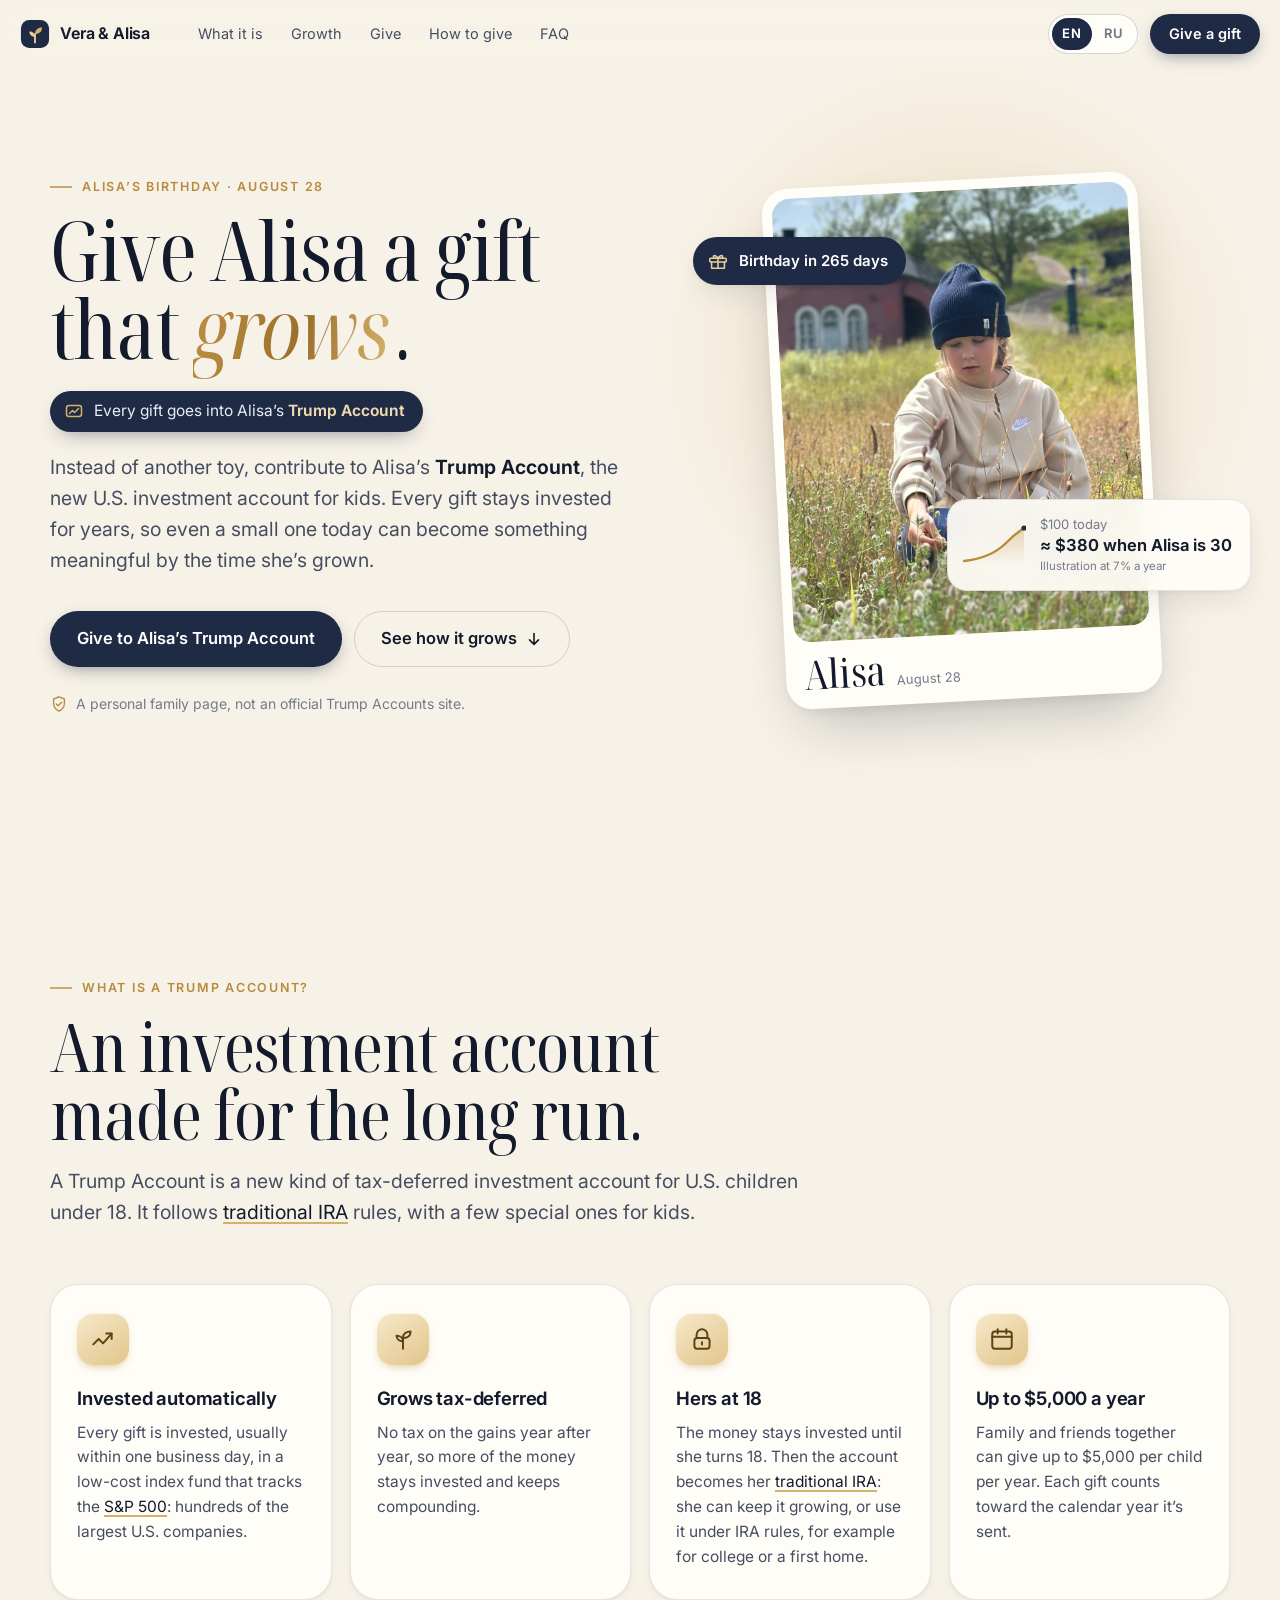
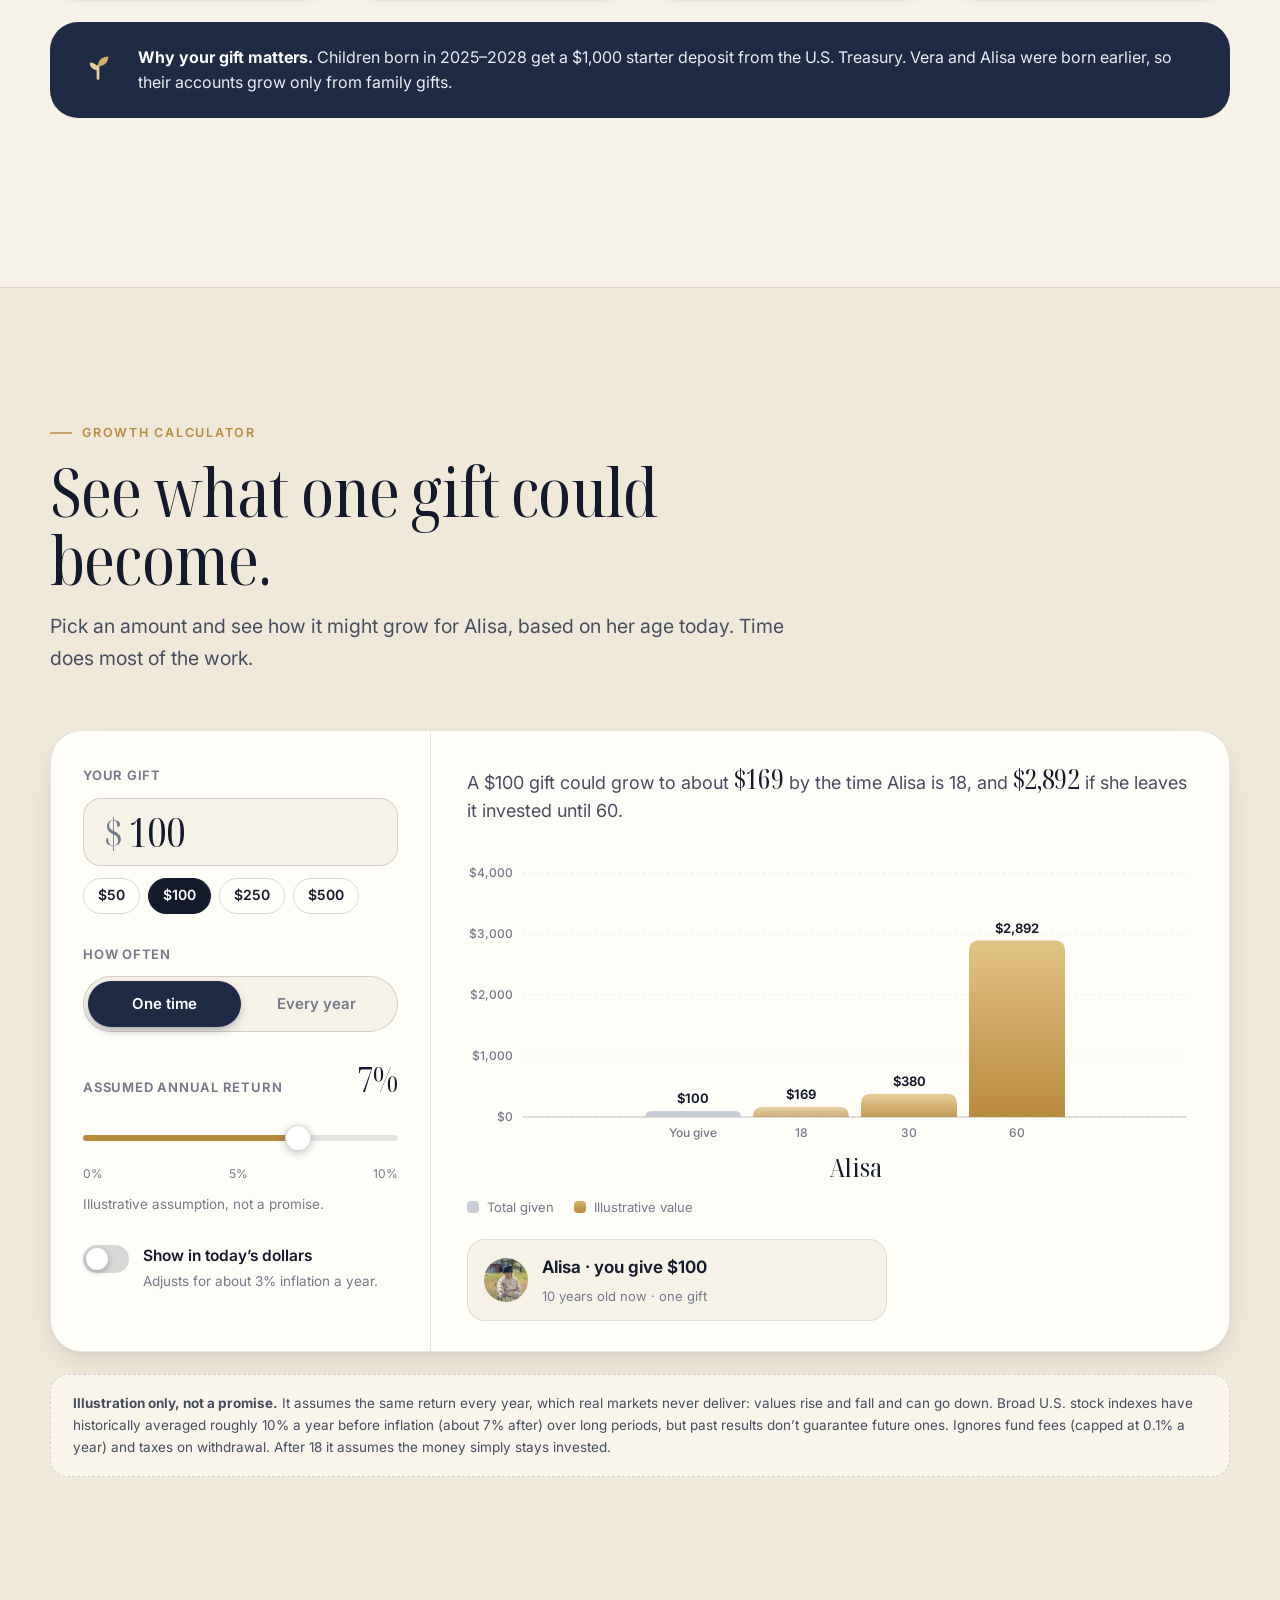
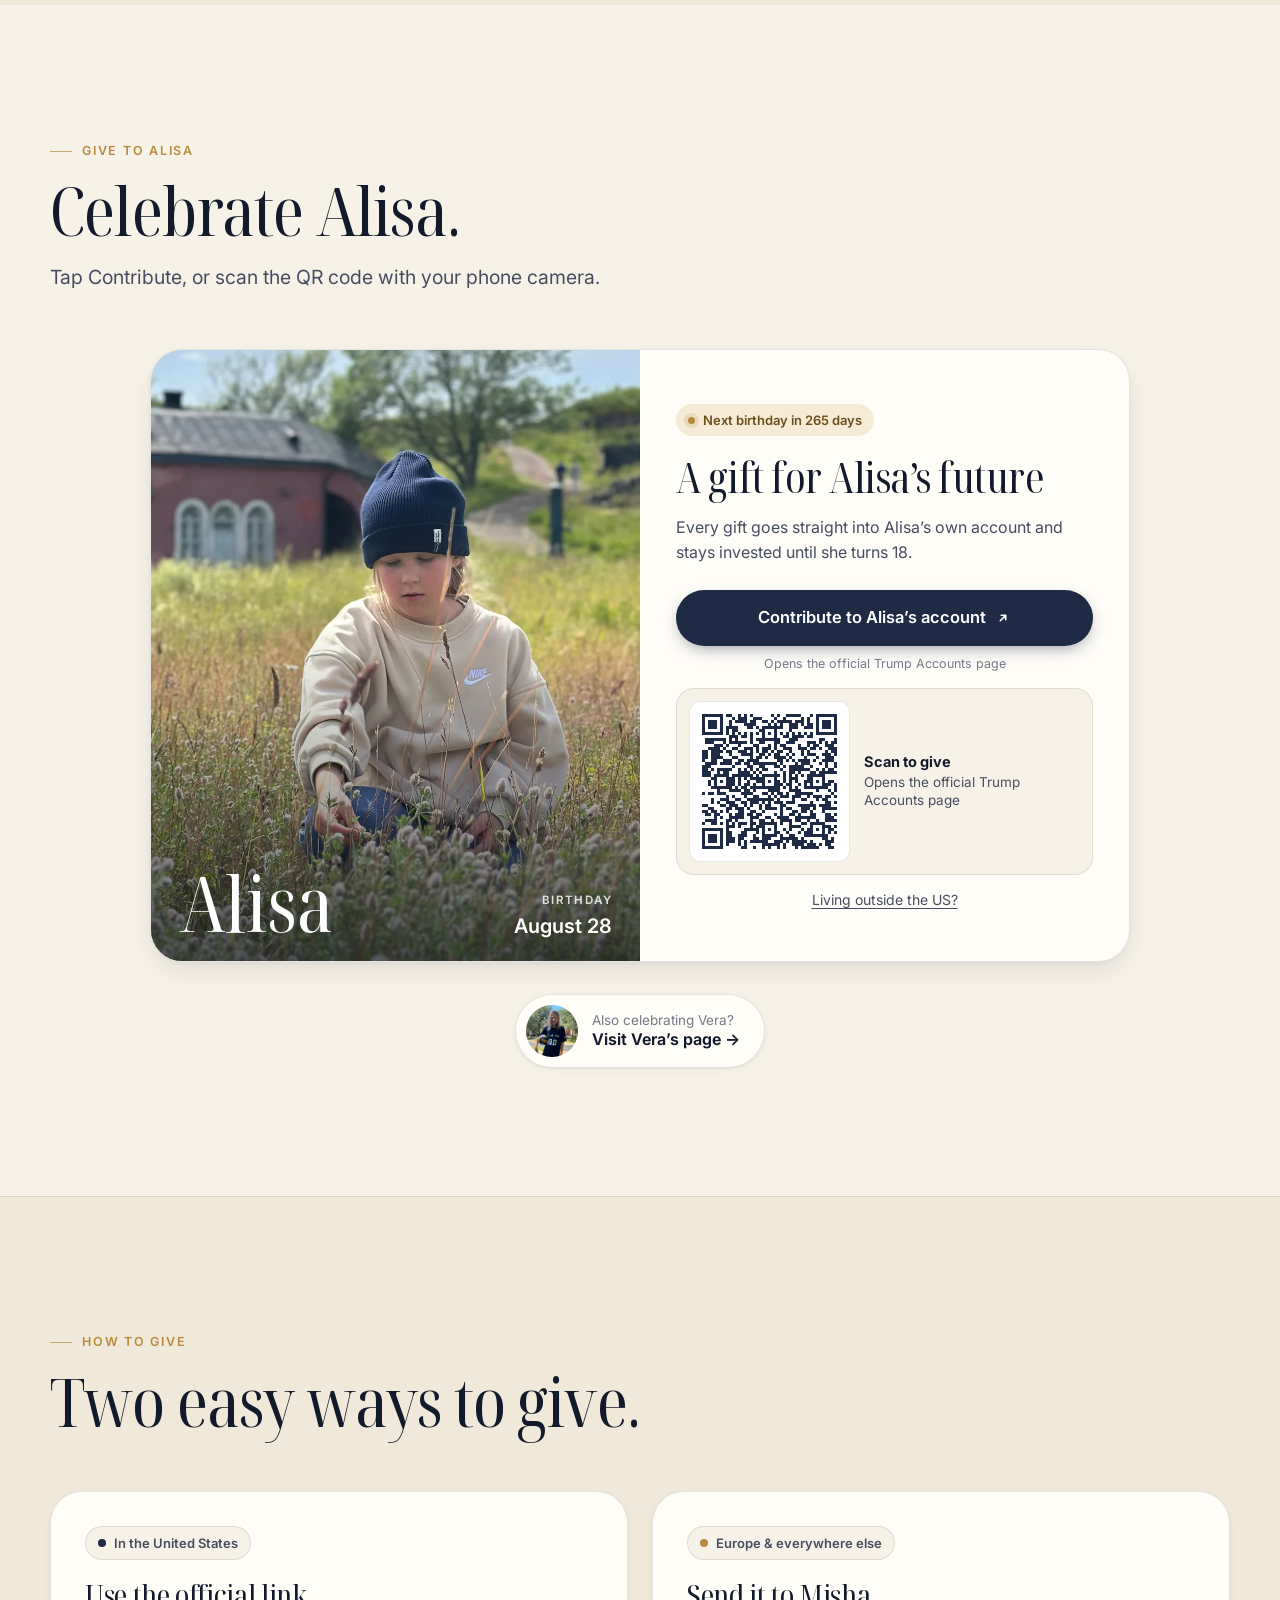
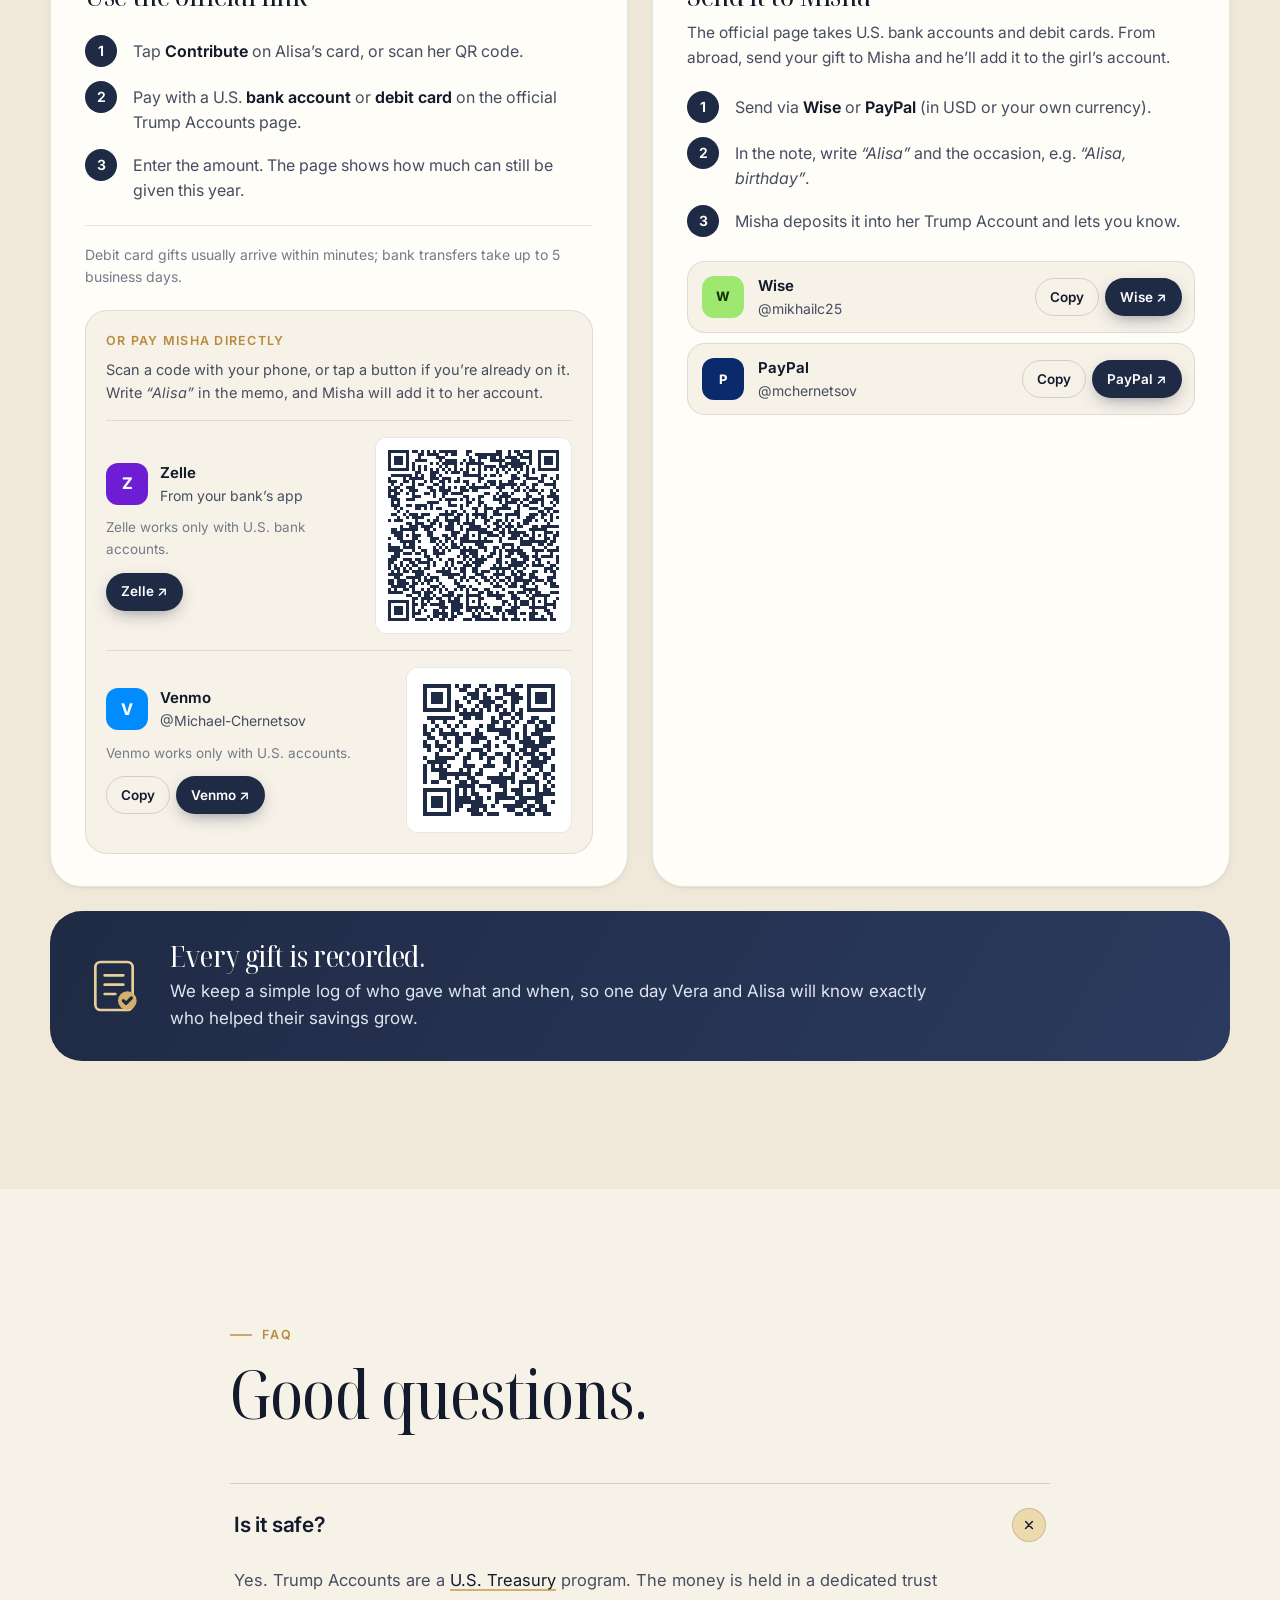
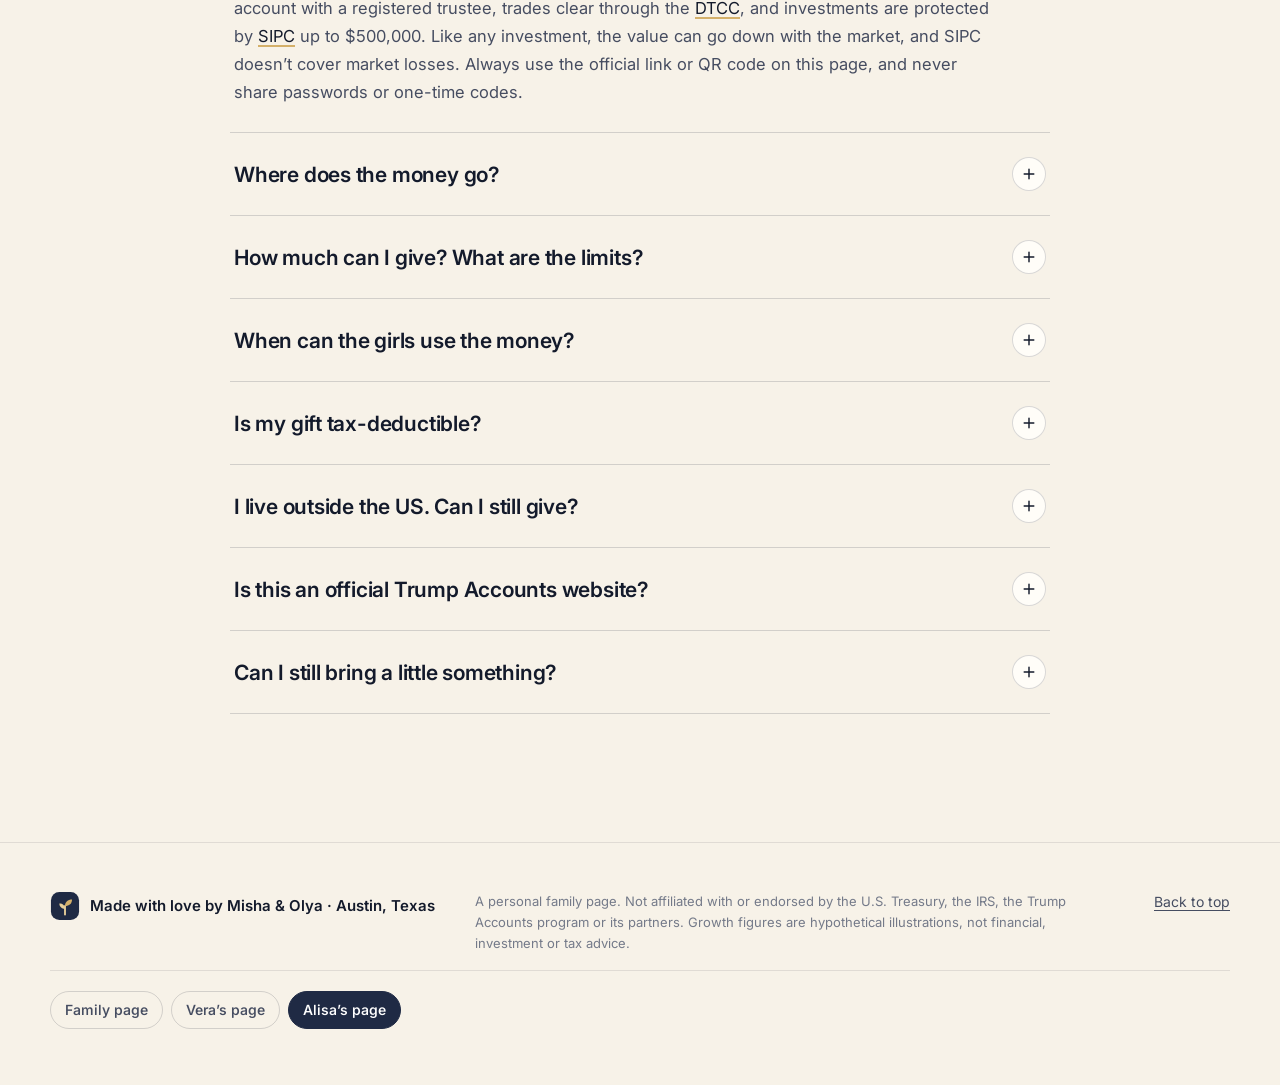
==== commit 432f9370: "Highlight the Trump Account in the hero: badge, lead and kid-page CTA Co-authored-by: Mikhail Cherne" ====
--- a/alisa/index.html
+++ b/alisa/index.html
@@ -68,7 +68,11 @@
         <div class="hero__copy">
           <p class="eyebrow reveal" data-i18n="hero.eyebrow" data-i18n-kid="kid.hero.eyebrow">Birthdays &amp; holidays wish list</p>
           <h1 class="display reveal" data-i18n-html="hero.title" data-i18n-kid="kid.hero.title">Give a gift that <em>grows</em>.</h1>
-          <p class="lead reveal" data-i18n="hero.lead" data-i18n-kid="kid.hero.lead"></p>
+          <p class="hero__badge reveal">
+            <svg viewBox="0 0 20 20" aria-hidden="true"><rect x="2.5" y="4.5" width="15" height="11" rx="2.5" fill="none" stroke="currentColor" stroke-width="1.5"/><path d="M5.5 12.5l3-3 2 2 4-4" fill="none" stroke="currentColor" stroke-width="1.5" stroke-linecap="round" stroke-linejoin="round"/></svg>
+            <span data-i18n-html="hero.badge" data-i18n-kid="kid.hero.badge"></span>
+          </p>
+          <p class="lead reveal" data-i18n-html="hero.lead" data-i18n-kid="kid.hero.lead"></p>
           <div class="hero__ctas reveal">
             <a class="btn btn--primary btn--lg" id="hero-cta" href="#kids" data-i18n="hero.cta1" data-i18n-kid="kid.hero.cta1">Give to Vera or Alisa</a>
             <a class="btn btn--ghost btn--lg" href="#calculator">
--- a/assets/css/styles.css
+++ b/assets/css/styles.css
@@ -167,6 +167,14 @@
 }
 .hero__grid { position: relative; display: grid; grid-template-columns: 1.08fr 1fr; gap: clamp(32px, 5vw, 72px); align-items: center; }
 .hero__copy .lead { margin-bottom: 34px; }
+.hero__copy .lead strong { color: var(--ink); font-weight: 650; }
+.hero__badge {
+  display: inline-flex; align-items: center; gap: 10px; margin: 0 0 20px; padding: 10px 18px 10px 14px;
+  border-radius: 999px; background: var(--navy); color: #e9edf5; font-size: 15.5px; line-height: 1.35;
+  box-shadow: 0 8px 22px -10px rgba(31, 42, 68, 0.6);
+}
+.hero__badge svg { width: 20px; height: 20px; flex: none; color: var(--gold-2); }
+.hero__badge strong { color: var(--gold-3); font-weight: 650; white-space: nowrap; }
 .hero__ctas { display: flex; flex-wrap: wrap; gap: 12px; }
 .hero__trust {
   display: flex; align-items: center; gap: 8px; margin: 26px 0 0;
@@ -598,6 +606,7 @@
   .nav__cta { display: none; }
   .brand { font-size: 15px; }
   .hero__ctas .btn { width: 100%; }
+  .hero__badge { border-radius: 18px; font-size: 14.5px; padding: 9px 16px 9px 13px; }
   .hero__art { aspect-ratio: 1 / 1.08; }
   .polaroid { width: 54%; padding: 7px 7px 0; border-radius: 20px; }
   .polaroid--a { top: 14%; }
